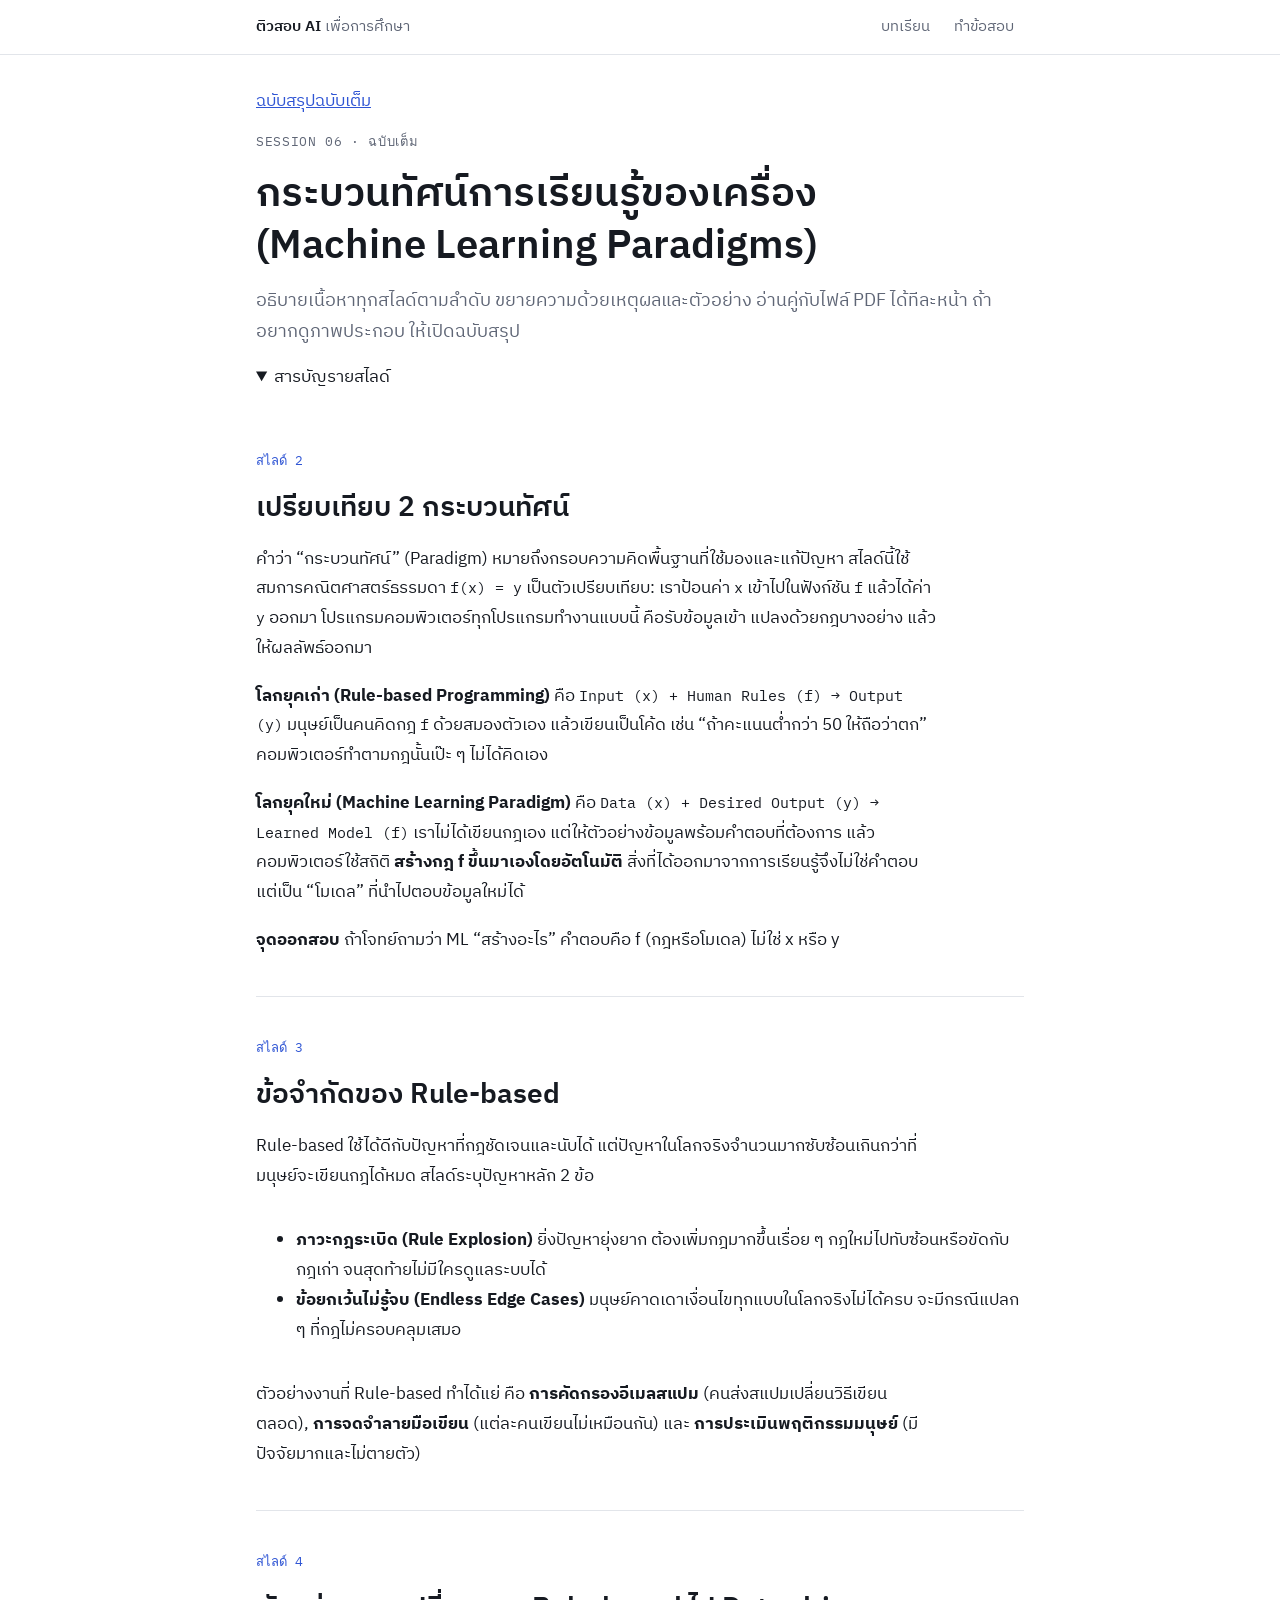
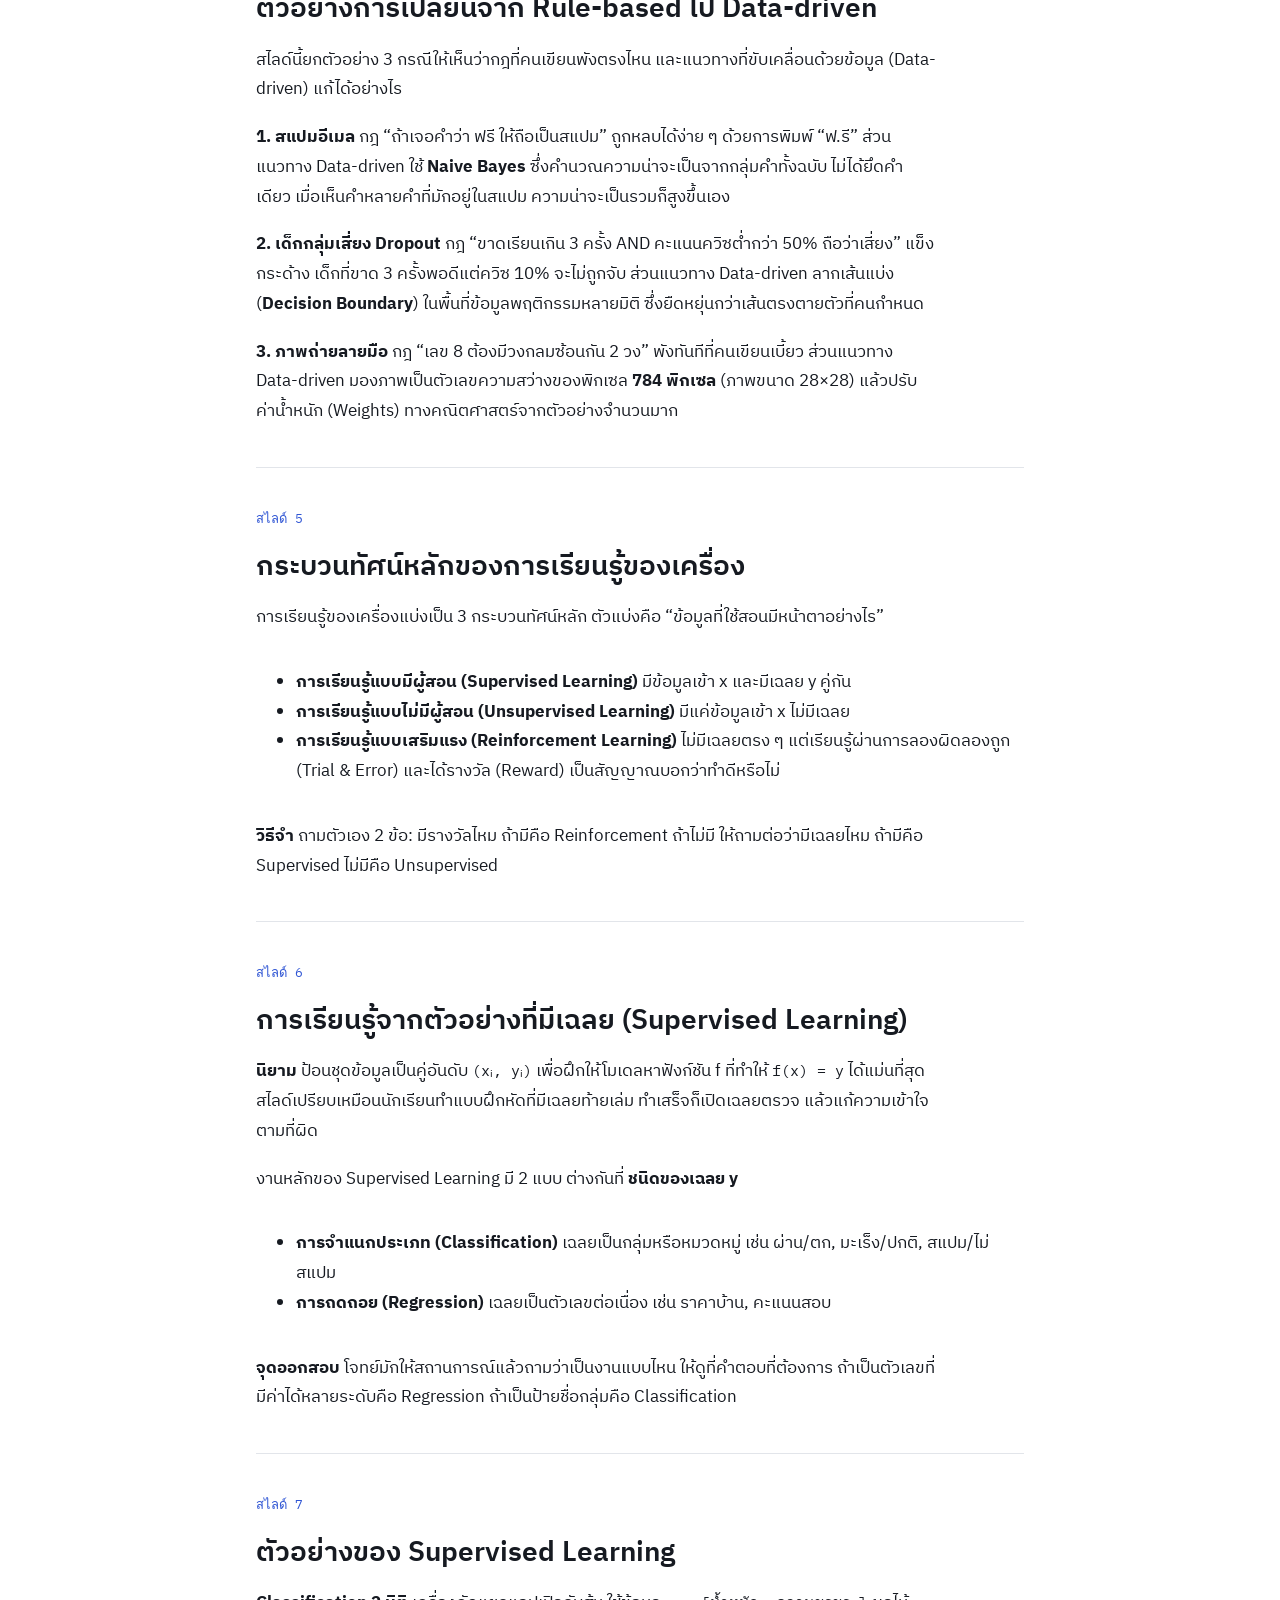
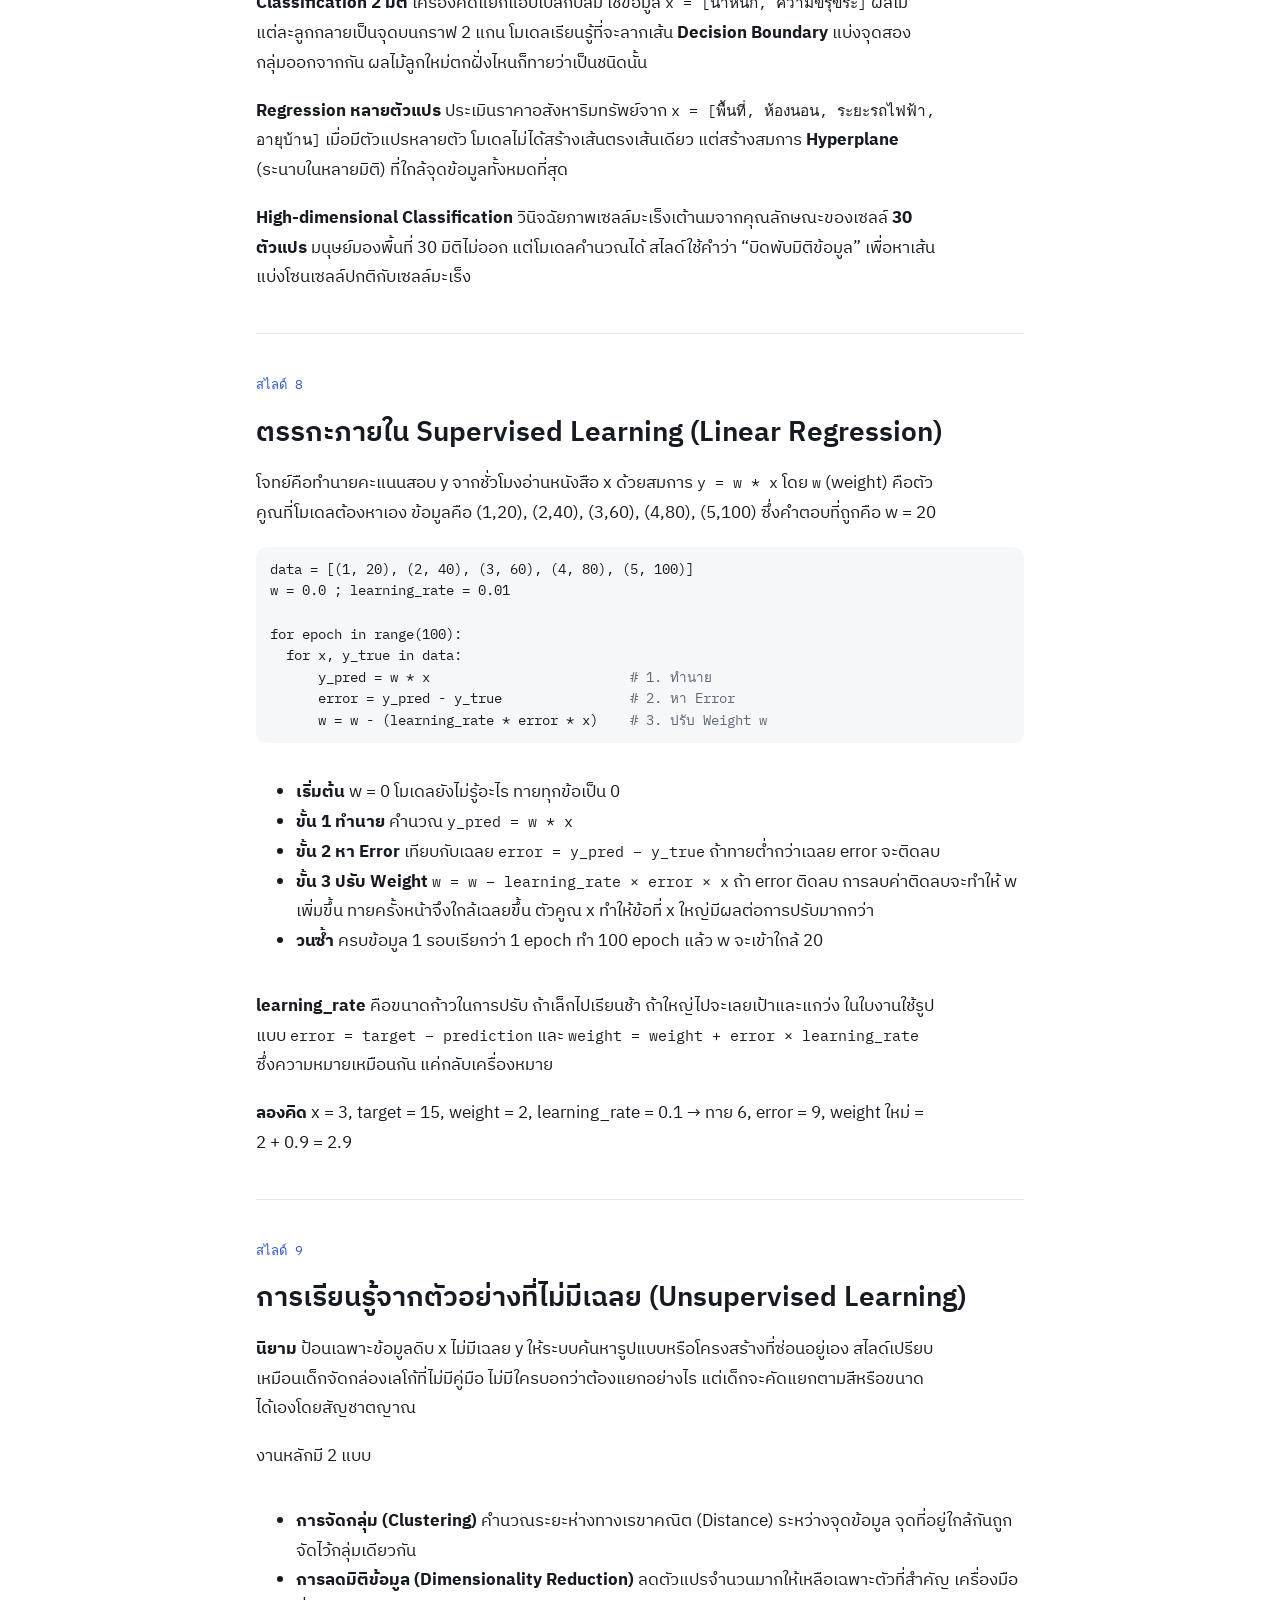
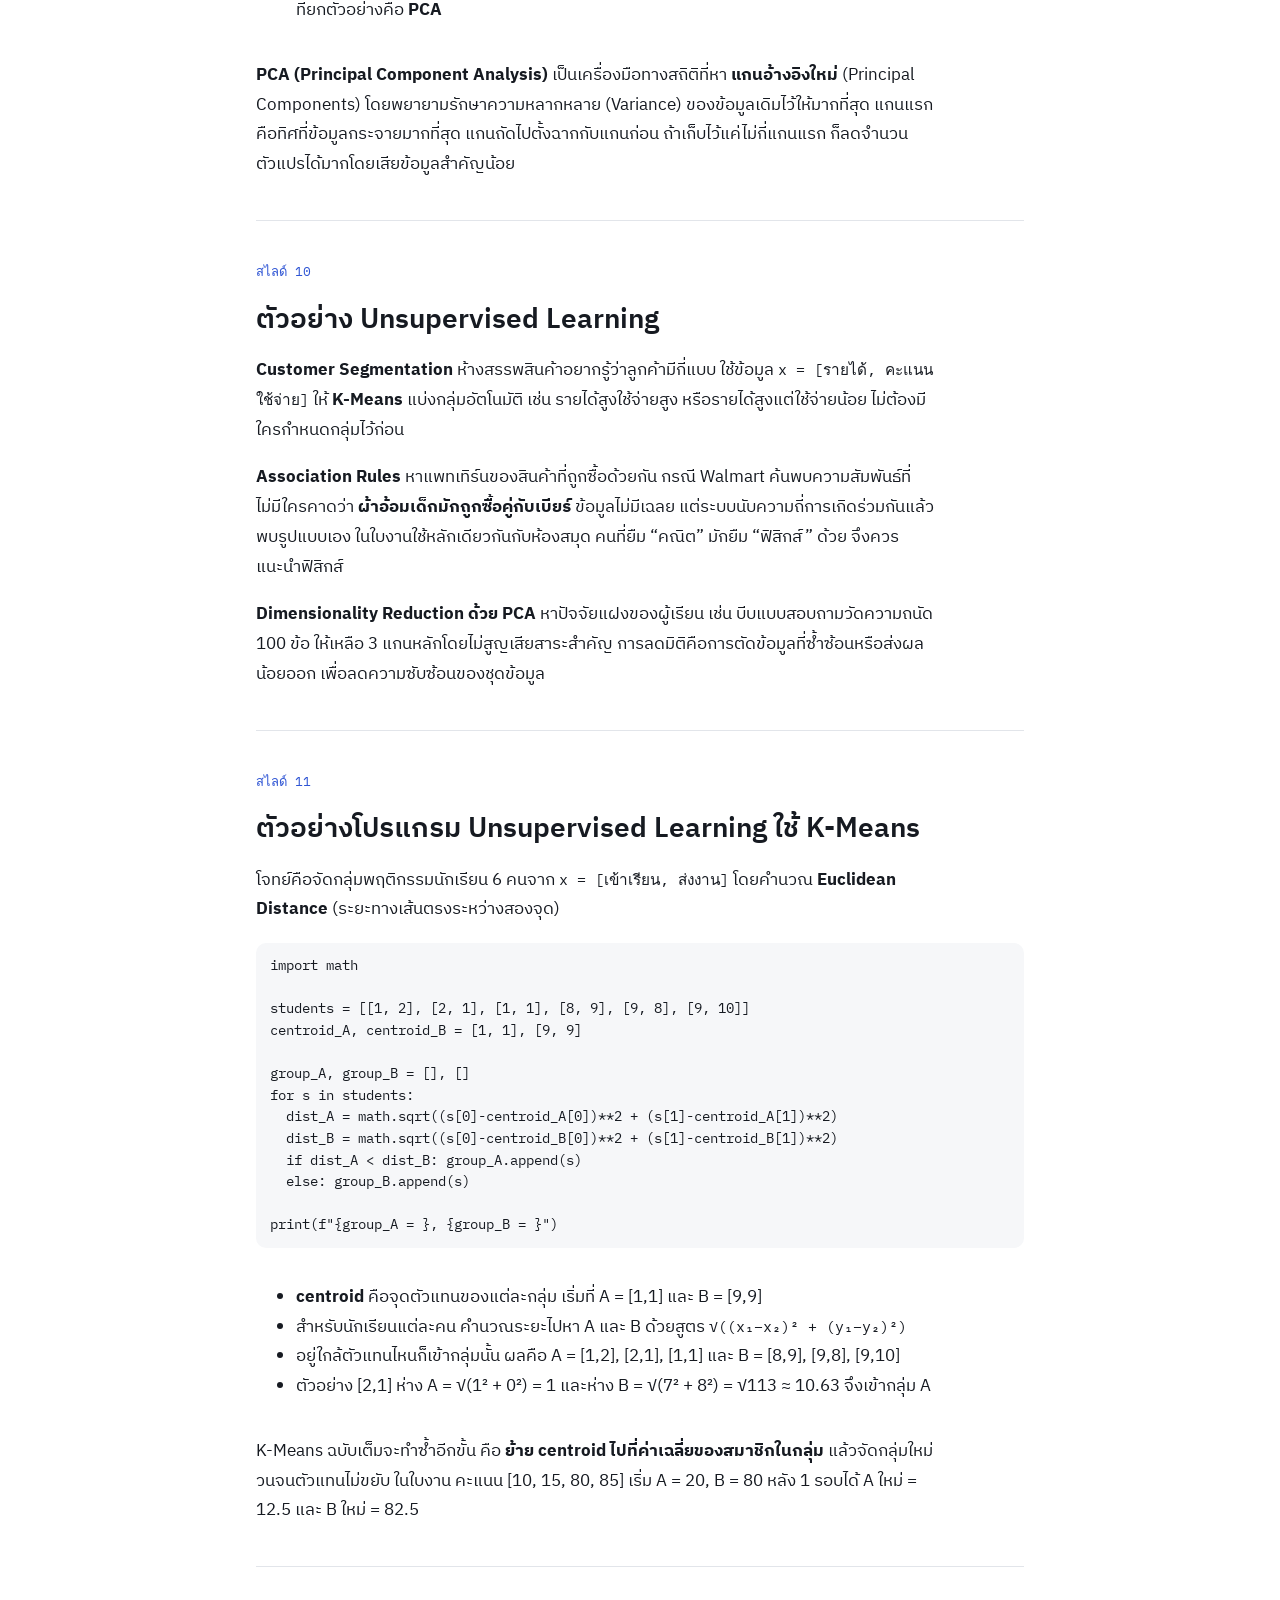
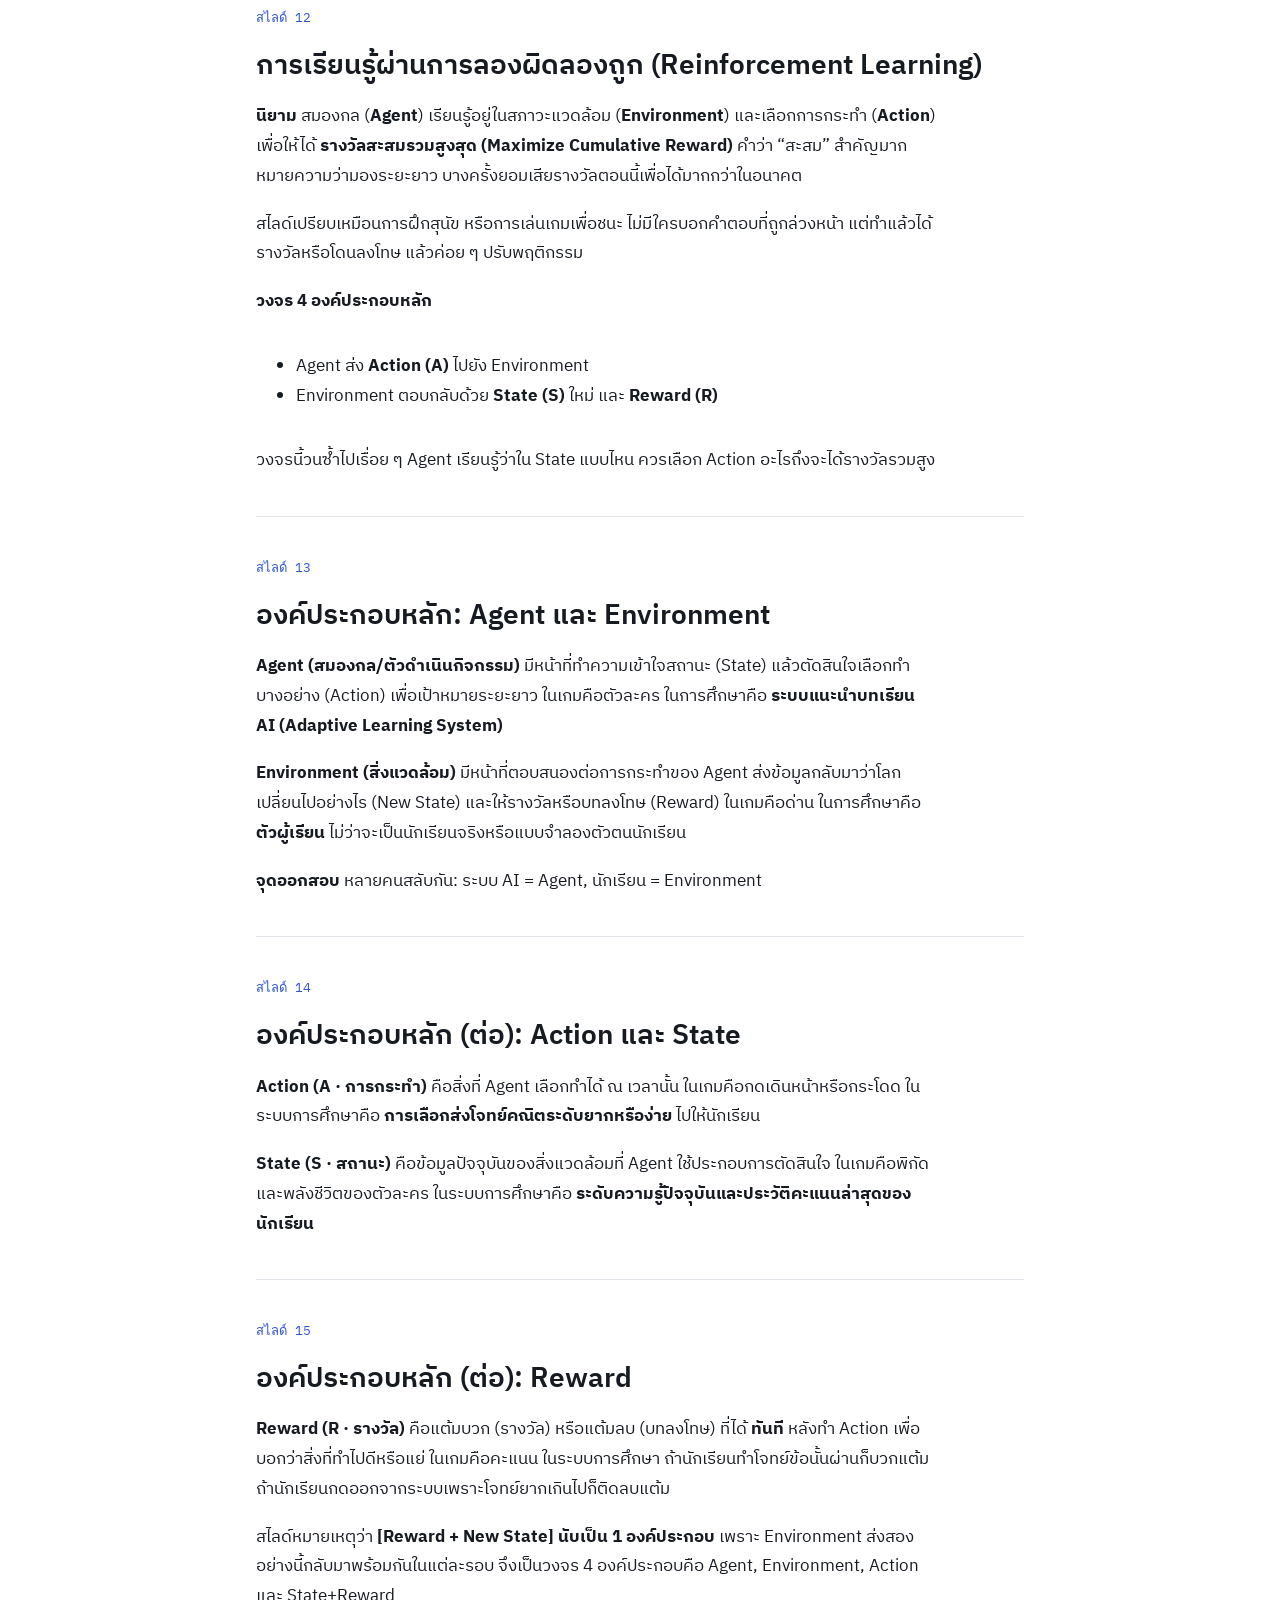
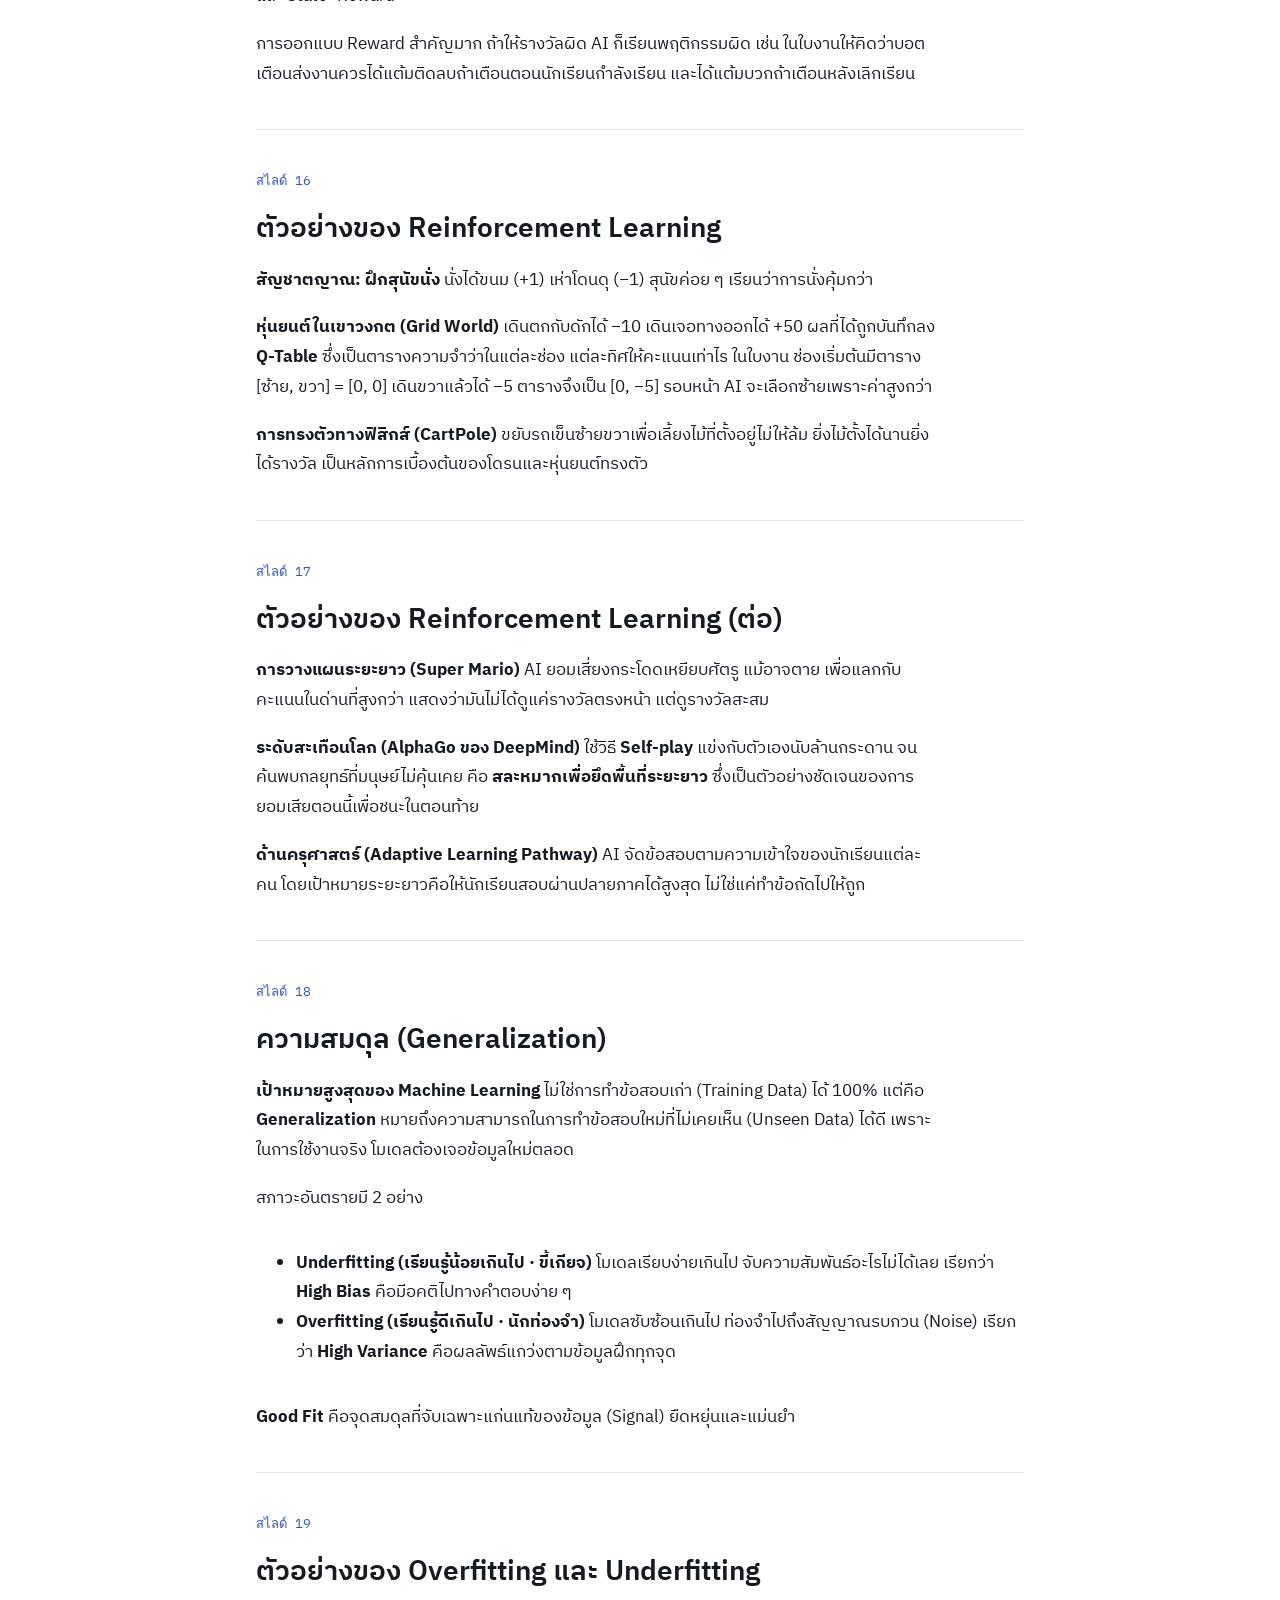
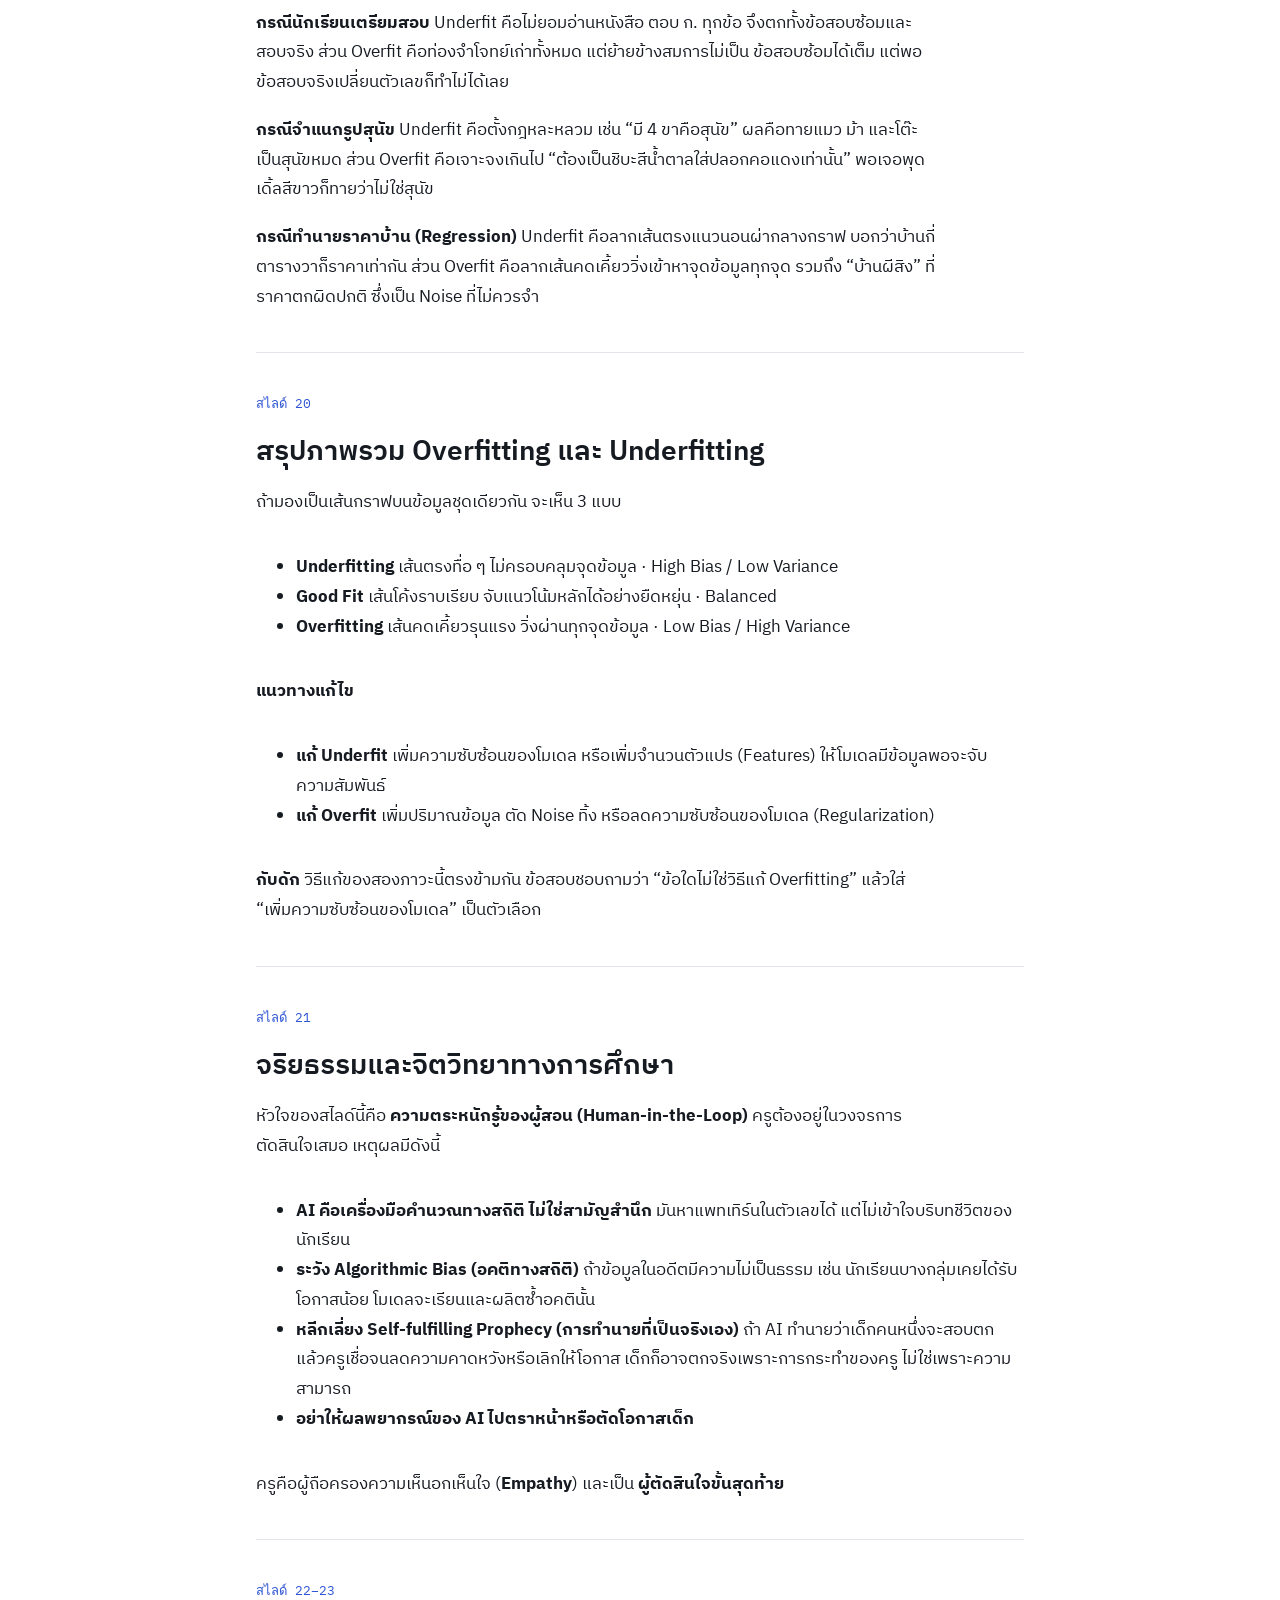
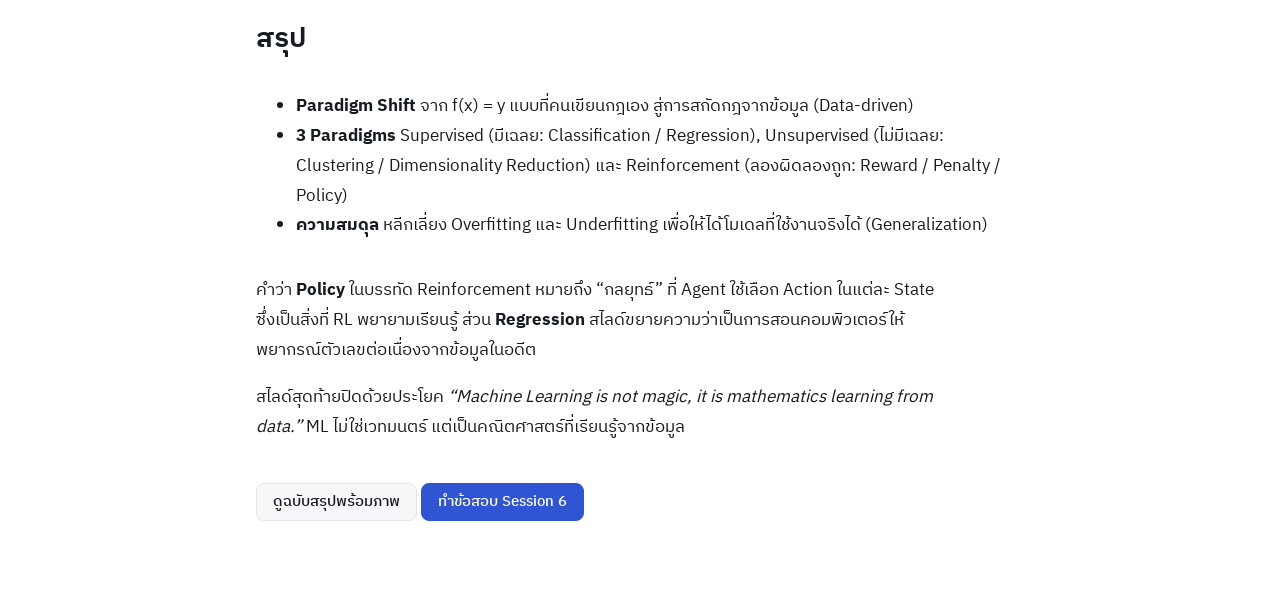
==== sessions/s06-full.html @ 6adc9dcb "Add Session 06 full lesson explained slide by slide" ====
<!doctype html>
<html lang="th">
<head>
<meta charset="utf-8">
<meta name="viewport" content="width=device-width, initial-scale=1, viewport-fit=cover">
<title>Session 06 ฉบับเต็ม · ML Paradigms</title>
<meta name="description" content="เนื้อหาฉบับเต็ม Session 6 กระบวนทัศน์การเรียนรู้ของเครื่อง อธิบายทีละสไลด์">
<link rel="preconnect" href="https://fonts.googleapis.com">
<link rel="preconnect" href="https://fonts.gstatic.com" crossorigin>
<link rel="stylesheet" href="https://fonts.googleapis.com/css2?family=IBM+Plex+Sans+Thai:wght@400;500;600&family=IBM+Plex+Mono:wght@400;500&display=swap">
<link rel="stylesheet" href="../assets/style.css">
</head>
<body>
<header class="topbar">
  <div class="topbar-inner">
    <a class="brand" href="../">ติวสอบ AI <span>เพื่อการศึกษา</span></a>
    <nav class="topnav" aria-label="เมนูหลัก">
      <a href="../">บทเรียน</a>
      <a href="../exam.html?s=06">ทำข้อสอบ</a>
    </nav>
  </div>
</header>

<main class="page">

<section class="hero">
  <nav class="seg" aria-label="รูปแบบเนื้อหา"><a href="s06.html">ฉบับสรุป</a><a href="s06-full.html" aria-current="page">ฉบับเต็ม</a></nav>
  <div class="eyebrow">Session 06 · ฉบับเต็ม</div>
  <h1>กระบวนทัศน์การเรียนรู้ของเครื่อง (Machine Learning Paradigms)</h1>
  <p class="lede">อธิบายเนื้อหาทุกสไลด์ตามลำดับ ขยายความด้วยเหตุผลและตัวอย่าง อ่านคู่กับไฟล์ PDF ได้ทีละหน้า ถ้าอยากดูภาพประกอบ ให้เปิดฉบับสรุป</p>
  <details class="lesson-toc" open><summary>สารบัญรายสไลด์</summary><ol id="lessonToc"></ol></details>
</section>

<section class="note slide" id="s2" data-n="2">
  <div class="sec-tag">สไลด์ 2</div>
  <h2>เปรียบเทียบ 2 กระบวนทัศน์</h2>
  <p>คำว่า “กระบวนทัศน์” (Paradigm) หมายถึงกรอบความคิดพื้นฐานที่ใช้มองและแก้ปัญหา สไลด์นี้ใช้สมการคณิตศาสตร์ธรรมดา <code>f(x) = y</code> เป็นตัวเปรียบเทียบ: เราป้อนค่า <code>x</code> เข้าไปในฟังก์ชัน <code>f</code> แล้วได้ค่า <code>y</code> ออกมา โปรแกรมคอมพิวเตอร์ทุกโปรแกรมทำงานแบบนี้ คือรับข้อมูลเข้า แปลงด้วยกฎบางอย่าง แล้วให้ผลลัพธ์ออกมา</p>
  <p><b>โลกยุคเก่า (Rule-based Programming)</b> คือ <code>Input (x) + Human Rules (f) → Output (y)</code> มนุษย์เป็นคนคิดกฎ <code>f</code> ด้วยสมองตัวเอง แล้วเขียนเป็นโค้ด เช่น “ถ้าคะแนนต่ำกว่า 50 ให้ถือว่าตก” คอมพิวเตอร์ทำตามกฎนั้นเป๊ะ ๆ ไม่ได้คิดเอง</p>
  <p><b>โลกยุคใหม่ (Machine Learning Paradigm)</b> คือ <code>Data (x) + Desired Output (y) → Learned Model (f)</code> เราไม่ได้เขียนกฎเอง แต่ให้ตัวอย่างข้อมูลพร้อมคำตอบที่ต้องการ แล้วคอมพิวเตอร์ใช้สถิติ <b>สร้างกฎ f ขึ้นมาเองโดยอัตโนมัติ</b> สิ่งที่ได้ออกมาจากการเรียนรู้จึงไม่ใช่คำตอบ แต่เป็น “โมเดล” ที่นำไปตอบข้อมูลใหม่ได้</p>
  <p class="exam"><b>จุดออกสอบ</b> ถ้าโจทย์ถามว่า ML “สร้างอะไร” คำตอบคือ f (กฎหรือโมเดล) ไม่ใช่ x หรือ y</p>
</section>

<section class="note slide" id="s3" data-n="3">
  <div class="sec-tag">สไลด์ 3</div>
  <h2>ข้อจำกัดของ Rule-based</h2>
  <p>Rule-based ใช้ได้ดีกับปัญหาที่กฎชัดเจนและนับได้ แต่ปัญหาในโลกจริงจำนวนมากซับซ้อนเกินกว่าที่มนุษย์จะเขียนกฎได้หมด สไลด์ระบุปัญหาหลัก 2 ข้อ</p>
  <ul>
    <li><b>ภาวะกฎระเบิด (Rule Explosion)</b> ยิ่งปัญหายุ่งยาก ต้องเพิ่มกฎมากขึ้นเรื่อย ๆ กฎใหม่ไปทับซ้อนหรือขัดกับกฎเก่า จนสุดท้ายไม่มีใครดูแลระบบได้</li>
    <li><b>ข้อยกเว้นไม่รู้จบ (Endless Edge Cases)</b> มนุษย์คาดเดาเงื่อนไขทุกแบบในโลกจริงไม่ได้ครบ จะมีกรณีแปลก ๆ ที่กฎไม่ครอบคลุมเสมอ</li>
  </ul>
  <p>ตัวอย่างงานที่ Rule-based ทำได้แย่ คือ <b>การคัดกรองอีเมลสแปม</b> (คนส่งสแปมเปลี่ยนวิธีเขียนตลอด), <b>การจดจำลายมือเขียน</b> (แต่ละคนเขียนไม่เหมือนกัน) และ <b>การประเมินพฤติกรรมมนุษย์</b> (มีปัจจัยมากและไม่ตายตัว)</p>
</section>

<section class="note slide" id="s4" data-n="4">
  <div class="sec-tag">สไลด์ 4</div>
  <h2>ตัวอย่างการเปลี่ยนจาก Rule-based ไป Data-driven</h2>
  <p>สไลด์นี้ยกตัวอย่าง 3 กรณีให้เห็นว่ากฎที่คนเขียนพังตรงไหน และแนวทางที่ขับเคลื่อนด้วยข้อมูล (Data-driven) แก้ได้อย่างไร</p>
  <p><b>1. สแปมอีเมล</b> กฎ “ถ้าเจอคำว่า ฟรี ให้ถือเป็นสแปม” ถูกหลบได้ง่าย ๆ ด้วยการพิมพ์ “ฟ.รี” ส่วนแนวทาง Data-driven ใช้ <b>Naive Bayes</b> ซึ่งคำนวณความน่าจะเป็นจากกลุ่มคำทั้งฉบับ ไม่ได้ยึดคำเดียว เมื่อเห็นคำหลายคำที่มักอยู่ในสแปม ความน่าจะเป็นรวมก็สูงขึ้นเอง</p>
  <p><b>2. เด็กกลุ่มเสี่ยง Dropout</b> กฎ “ขาดเรียนเกิน 3 ครั้ง AND คะแนนควิซต่ำกว่า 50% ถือว่าเสี่ยง” แข็งกระด้าง เด็กที่ขาด 3 ครั้งพอดีแต่ควิซ 10% จะไม่ถูกจับ ส่วนแนวทาง Data-driven ลากเส้นแบ่ง (<b>Decision Boundary</b>) ในพื้นที่ข้อมูลพฤติกรรมหลายมิติ ซึ่งยืดหยุ่นกว่าเส้นตรงตายตัวที่คนกำหนด</p>
  <p><b>3. ภาพถ่ายลายมือ</b> กฎ “เลข 8 ต้องมีวงกลมซ้อนกัน 2 วง” พังทันทีที่คนเขียนเบี้ยว ส่วนแนวทาง Data-driven มองภาพเป็นตัวเลขความสว่างของพิกเซล <b>784 พิกเซล</b> (ภาพขนาด 28×28) แล้วปรับค่าน้ำหนัก (Weights) ทางคณิตศาสตร์จากตัวอย่างจำนวนมาก</p>
</section>

<section class="note slide" id="s5" data-n="5">
  <div class="sec-tag">สไลด์ 5</div>
  <h2>กระบวนทัศน์หลักของการเรียนรู้ของเครื่อง</h2>
  <p>การเรียนรู้ของเครื่องแบ่งเป็น 3 กระบวนทัศน์หลัก ตัวแบ่งคือ “ข้อมูลที่ใช้สอนมีหน้าตาอย่างไร”</p>
  <ul>
    <li><b>การเรียนรู้แบบมีผู้สอน (Supervised Learning)</b> มีข้อมูลเข้า x และมีเฉลย y คู่กัน</li>
    <li><b>การเรียนรู้แบบไม่มีผู้สอน (Unsupervised Learning)</b> มีแค่ข้อมูลเข้า x ไม่มีเฉลย</li>
    <li><b>การเรียนรู้แบบเสริมแรง (Reinforcement Learning)</b> ไม่มีเฉลยตรง ๆ แต่เรียนรู้ผ่านการลองผิดลองถูก (Trial &amp; Error) และได้รางวัล (Reward) เป็นสัญญาณบอกว่าทำดีหรือไม่</li>
  </ul>
  <p class="exam"><b>วิธีจำ</b> ถามตัวเอง 2 ข้อ: มีรางวัลไหม ถ้ามีคือ Reinforcement ถ้าไม่มี ให้ถามต่อว่ามีเฉลยไหม ถ้ามีคือ Supervised ไม่มีคือ Unsupervised</p>
</section>

<section class="note slide" id="s6" data-n="6">
  <div class="sec-tag">สไลด์ 6</div>
  <h2>การเรียนรู้จากตัวอย่างที่มีเฉลย (Supervised Learning)</h2>
  <p><b>นิยาม</b> ป้อนชุดข้อมูลเป็นคู่อันดับ <code>(xᵢ, yᵢ)</code> เพื่อฝึกให้โมเดลหาฟังก์ชัน f ที่ทำให้ <code>f(x) = y</code> ได้แม่นที่สุด สไลด์เปรียบเหมือนนักเรียนทำแบบฝึกหัดที่มีเฉลยท้ายเล่ม ทำเสร็จก็เปิดเฉลยตรวจ แล้วแก้ความเข้าใจตามที่ผิด</p>
  <p>งานหลักของ Supervised Learning มี 2 แบบ ต่างกันที่ <b>ชนิดของเฉลย y</b></p>
  <ul>
    <li><b>การจำแนกประเภท (Classification)</b> เฉลยเป็นกลุ่มหรือหมวดหมู่ เช่น ผ่าน/ตก, มะเร็ง/ปกติ, สแปม/ไม่สแปม</li>
    <li><b>การถดถอย (Regression)</b> เฉลยเป็นตัวเลขต่อเนื่อง เช่น ราคาบ้าน, คะแนนสอบ</li>
  </ul>
  <p class="exam"><b>จุดออกสอบ</b> โจทย์มักให้สถานการณ์แล้วถามว่าเป็นงานแบบไหน ให้ดูที่คำตอบที่ต้องการ ถ้าเป็นตัวเลขที่มีค่าได้หลายระดับคือ Regression ถ้าเป็นป้ายชื่อกลุ่มคือ Classification</p>
</section>

<section class="note slide" id="s7" data-n="7">
  <div class="sec-tag">สไลด์ 7</div>
  <h2>ตัวอย่างของ Supervised Learning</h2>
  <p><b>Classification 2 มิติ</b> เครื่องคัดแยกแอปเปิลกับส้ม ใช้ข้อมูล <code>x = [น้ำหนัก, ความขรุขระ]</code> ผลไม้แต่ละลูกกลายเป็นจุดบนกราฟ 2 แกน โมเดลเรียนรู้ที่จะลากเส้น <b>Decision Boundary</b> แบ่งจุดสองกลุ่มออกจากกัน ผลไม้ลูกใหม่ตกฝั่งไหนก็ทายว่าเป็นชนิดนั้น</p>
  <p><b>Regression หลายตัวแปร</b> ประเมินราคาอสังหาริมทรัพย์จาก <code>x = [พื้นที่, ห้องนอน, ระยะรถไฟฟ้า, อายุบ้าน]</code> เมื่อมีตัวแปรหลายตัว โมเดลไม่ได้สร้างเส้นตรงเส้นเดียว แต่สร้างสมการ <b>Hyperplane</b> (ระนาบในหลายมิติ) ที่ใกล้จุดข้อมูลทั้งหมดที่สุด</p>
  <p><b>High-dimensional Classification</b> วินิจฉัยภาพเซลล์มะเร็งเต้านมจากคุณลักษณะของเซลล์ <b>30 ตัวแปร</b> มนุษย์มองพื้นที่ 30 มิติไม่ออก แต่โมเดลคำนวณได้ สไลด์ใช้คำว่า “บิดพับมิติข้อมูล” เพื่อหาเส้นแบ่งโซนเซลล์ปกติกับเซลล์มะเร็ง</p>
</section>

<section class="note slide" id="s8" data-n="8">
  <div class="sec-tag">สไลด์ 8</div>
  <h2>ตรรกะภายใน Supervised Learning (Linear Regression)</h2>
  <p>โจทย์คือทำนายคะแนนสอบ y จากชั่วโมงอ่านหนังสือ x ด้วยสมการ <code>y = w * x</code> โดย <code>w</code> (weight) คือตัวคูณที่โมเดลต้องหาเอง ข้อมูลคือ (1,20), (2,40), (3,60), (4,80), (5,100) ซึ่งคำตอบที่ถูกคือ w = 20</p>
<pre class="code">data = [(1, 20), (2, 40), (3, 60), (4, 80), (5, 100)]
w = 0.0 ; learning_rate = 0.01

for epoch in range(100):
  for x, y_true in data:
      y_pred = w * x                         <span class="c"># 1. ทำนาย</span>
      error = y_pred - y_true                <span class="c"># 2. หา Error</span>
      w = w - (learning_rate * error * x)    <span class="c"># 3. ปรับ Weight w</span></pre>
  <ul>
    <li><b>เริ่มต้น</b> w = 0 โมเดลยังไม่รู้อะไร ทายทุกข้อเป็น 0</li>
    <li><b>ขั้น 1 ทำนาย</b> คำนวณ <code>y_pred = w * x</code></li>
    <li><b>ขั้น 2 หา Error</b> เทียบกับเฉลย <code>error = y_pred − y_true</code> ถ้าทายต่ำกว่าเฉลย error จะติดลบ</li>
    <li><b>ขั้น 3 ปรับ Weight</b> <code>w = w − learning_rate × error × x</code> ถ้า error ติดลบ การลบค่าติดลบจะทำให้ w เพิ่มขึ้น ทายครั้งหน้าจึงใกล้เฉลยขึ้น ตัวคูณ x ทำให้ข้อที่ x ใหญ่มีผลต่อการปรับมากกว่า</li>
    <li><b>วนซ้ำ</b> ครบข้อมูล 1 รอบเรียกว่า 1 epoch ทำ 100 epoch แล้ว w จะเข้าใกล้ 20</li>
  </ul>
  <p><b>learning_rate</b> คือขนาดก้าวในการปรับ ถ้าเล็กไปเรียนช้า ถ้าใหญ่ไปจะเลยเป้าและแกว่ง ในใบงานใช้รูปแบบ <code>error = target − prediction</code> และ <code>weight = weight + error × learning_rate</code> ซึ่งความหมายเหมือนกัน แค่กลับเครื่องหมาย</p>
  <p class="exam"><b>ลองคิด</b> x = 3, target = 15, weight = 2, learning_rate = 0.1 → ทาย 6, error = 9, weight ใหม่ = 2 + 0.9 = 2.9</p>
</section>

<section class="note slide" id="s9" data-n="9">
  <div class="sec-tag">สไลด์ 9</div>
  <h2>การเรียนรู้จากตัวอย่างที่ไม่มีเฉลย (Unsupervised Learning)</h2>
  <p><b>นิยาม</b> ป้อนเฉพาะข้อมูลดิบ x ไม่มีเฉลย y ให้ระบบค้นหารูปแบบหรือโครงสร้างที่ซ่อนอยู่เอง สไลด์เปรียบเหมือนเด็กจัดกล่องเลโก้ที่ไม่มีคู่มือ ไม่มีใครบอกว่าต้องแยกอย่างไร แต่เด็กจะคัดแยกตามสีหรือขนาดได้เองโดยสัญชาตญาณ</p>
  <p>งานหลักมี 2 แบบ</p>
  <ul>
    <li><b>การจัดกลุ่ม (Clustering)</b> คำนวณระยะห่างทางเรขาคณิต (Distance) ระหว่างจุดข้อมูล จุดที่อยู่ใกล้กันถูกจัดไว้กลุ่มเดียวกัน</li>
    <li><b>การลดมิติข้อมูล (Dimensionality Reduction)</b> ลดตัวแปรจำนวนมากให้เหลือเฉพาะตัวที่สำคัญ เครื่องมือที่ยกตัวอย่างคือ <b>PCA</b></li>
  </ul>
  <p><b>PCA (Principal Component Analysis)</b> เป็นเครื่องมือทางสถิติที่หา <b>แกนอ้างอิงใหม่</b> (Principal Components) โดยพยายามรักษาความหลากหลาย (Variance) ของข้อมูลเดิมไว้ให้มากที่สุด แกนแรกคือทิศที่ข้อมูลกระจายมากที่สุด แกนถัดไปตั้งฉากกับแกนก่อน ถ้าเก็บไว้แค่ไม่กี่แกนแรก ก็ลดจำนวนตัวแปรได้มากโดยเสียข้อมูลสำคัญน้อย</p>
</section>

<section class="note slide" id="s10" data-n="10">
  <div class="sec-tag">สไลด์ 10</div>
  <h2>ตัวอย่าง Unsupervised Learning</h2>
  <p><b>Customer Segmentation</b> ห้างสรรพสินค้าอยากรู้ว่าลูกค้ามีกี่แบบ ใช้ข้อมูล <code>x = [รายได้, คะแนนใช้จ่าย]</code> ให้ <b>K-Means</b> แบ่งกลุ่มอัตโนมัติ เช่น รายได้สูงใช้จ่ายสูง หรือรายได้สูงแต่ใช้จ่ายน้อย ไม่ต้องมีใครกำหนดกลุ่มไว้ก่อน</p>
  <p><b>Association Rules</b> หาแพทเทิร์นของสินค้าที่ถูกซื้อด้วยกัน กรณี Walmart ค้นพบความสัมพันธ์ที่ไม่มีใครคาดว่า <b>ผ้าอ้อมเด็กมักถูกซื้อคู่กับเบียร์</b> ข้อมูลไม่มีเฉลย แต่ระบบนับความถี่การเกิดร่วมกันแล้วพบรูปแบบเอง ในใบงานใช้หลักเดียวกันกับห้องสมุด คนที่ยืม “คณิต” มักยืม “ฟิสิกส์” ด้วย จึงควรแนะนำฟิสิกส์</p>
  <p><b>Dimensionality Reduction ด้วย PCA</b> หาปัจจัยแฝงของผู้เรียน เช่น บีบแบบสอบถามวัดความถนัด 100 ข้อ ให้เหลือ 3 แกนหลักโดยไม่สูญเสียสาระสำคัญ การลดมิติคือการตัดข้อมูลที่ซ้ำซ้อนหรือส่งผลน้อยออก เพื่อลดความซับซ้อนของชุดข้อมูล</p>
</section>

<section class="note slide" id="s11" data-n="11">
  <div class="sec-tag">สไลด์ 11</div>
  <h2>ตัวอย่างโปรแกรม Unsupervised Learning ใช้ K-Means</h2>
  <p>โจทย์คือจัดกลุ่มพฤติกรรมนักเรียน 6 คนจาก <code>x = [เข้าเรียน, ส่งงาน]</code> โดยคำนวณ <b>Euclidean Distance</b> (ระยะทางเส้นตรงระหว่างสองจุด)</p>
<pre class="code">import math

students = [[1, 2], [2, 1], [1, 1], [8, 9], [9, 8], [9, 10]]
centroid_A, centroid_B = [1, 1], [9, 9]

group_A, group_B = [], []
for s in students:
  dist_A = math.sqrt((s[0]-centroid_A[0])**2 + (s[1]-centroid_A[1])**2)
  dist_B = math.sqrt((s[0]-centroid_B[0])**2 + (s[1]-centroid_B[1])**2)
  if dist_A &lt; dist_B: group_A.append(s)
  else: group_B.append(s)

print(f"{group_A = }, {group_B = }")</pre>
  <ul>
    <li><b>centroid</b> คือจุดตัวแทนของแต่ละกลุ่ม เริ่มที่ A = [1,1] และ B = [9,9]</li>
    <li>สำหรับนักเรียนแต่ละคน คำนวณระยะไปหา A และ B ด้วยสูตร <code>√((x₁−x₂)² + (y₁−y₂)²)</code></li>
    <li>อยู่ใกล้ตัวแทนไหนก็เข้ากลุ่มนั้น ผลคือ A = [1,2], [2,1], [1,1] และ B = [8,9], [9,8], [9,10]</li>
    <li>ตัวอย่าง [2,1] ห่าง A = √(1² + 0²) = 1 และห่าง B = √(7² + 8²) = √113 ≈ 10.63 จึงเข้ากลุ่ม A</li>
  </ul>
  <p>K-Means ฉบับเต็มจะทำซ้ำอีกขั้น คือ <b>ย้าย centroid ไปที่ค่าเฉลี่ยของสมาชิกในกลุ่ม</b> แล้วจัดกลุ่มใหม่ วนจนตัวแทนไม่ขยับ ในใบงาน คะแนน [10, 15, 80, 85] เริ่ม A = 20, B = 80 หลัง 1 รอบได้ A ใหม่ = 12.5 และ B ใหม่ = 82.5</p>
</section>

<section class="note slide" id="s12" data-n="12">
  <div class="sec-tag">สไลด์ 12</div>
  <h2>การเรียนรู้ผ่านการลองผิดลองถูก (Reinforcement Learning)</h2>
  <p><b>นิยาม</b> สมองกล (<b>Agent</b>) เรียนรู้อยู่ในสภาวะแวดล้อม (<b>Environment</b>) และเลือกการกระทำ (<b>Action</b>) เพื่อให้ได้ <b>รางวัลสะสมรวมสูงสุด (Maximize Cumulative Reward)</b> คำว่า “สะสม” สำคัญมาก หมายความว่ามองระยะยาว บางครั้งยอมเสียรางวัลตอนนี้เพื่อได้มากกว่าในอนาคต</p>
  <p>สไลด์เปรียบเหมือนการฝึกสุนัข หรือการเล่นเกมเพื่อชนะ ไม่มีใครบอกคำตอบที่ถูกล่วงหน้า แต่ทำแล้วได้รางวัลหรือโดนลงโทษ แล้วค่อย ๆ ปรับพฤติกรรม</p>
  <p><b>วงจร 4 องค์ประกอบหลัก</b></p>
  <ul>
    <li>Agent ส่ง <b>Action (A)</b> ไปยัง Environment</li>
    <li>Environment ตอบกลับด้วย <b>State (S)</b> ใหม่ และ <b>Reward (R)</b></li>
  </ul>
  <p>วงจรนี้วนซ้ำไปเรื่อย ๆ Agent เรียนรู้ว่าใน State แบบไหน ควรเลือก Action อะไรถึงจะได้รางวัลรวมสูง</p>
</section>

<section class="note slide" id="s13" data-n="13">
  <div class="sec-tag">สไลด์ 13</div>
  <h2>องค์ประกอบหลัก: Agent และ Environment</h2>
  <p><b>Agent (สมองกล/ตัวดำเนินกิจกรรม)</b> มีหน้าที่ทำความเข้าใจสถานะ (State) แล้วตัดสินใจเลือกทำบางอย่าง (Action) เพื่อเป้าหมายระยะยาว ในเกมคือตัวละคร ในการศึกษาคือ <b>ระบบแนะนำบทเรียน AI (Adaptive Learning System)</b></p>
  <p><b>Environment (สิ่งแวดล้อม)</b> มีหน้าที่ตอบสนองต่อการกระทำของ Agent ส่งข้อมูลกลับมาว่าโลกเปลี่ยนไปอย่างไร (New State) และให้รางวัลหรือบทลงโทษ (Reward) ในเกมคือด่าน ในการศึกษาคือ <b>ตัวผู้เรียน</b> ไม่ว่าจะเป็นนักเรียนจริงหรือแบบจำลองตัวตนนักเรียน</p>
  <p class="exam"><b>จุดออกสอบ</b> หลายคนสลับกัน: ระบบ AI = Agent, นักเรียน = Environment</p>
</section>

<section class="note slide" id="s14" data-n="14">
  <div class="sec-tag">สไลด์ 14</div>
  <h2>องค์ประกอบหลัก (ต่อ): Action และ State</h2>
  <p><b>Action (A · การกระทำ)</b> คือสิ่งที่ Agent เลือกทำได้ ณ เวลานั้น ในเกมคือกดเดินหน้าหรือกระโดด ในระบบการศึกษาคือ <b>การเลือกส่งโจทย์คณิตระดับยากหรือง่าย</b> ไปให้นักเรียน</p>
  <p><b>State (S · สถานะ)</b> คือข้อมูลปัจจุบันของสิ่งแวดล้อมที่ Agent ใช้ประกอบการตัดสินใจ ในเกมคือพิกัดและพลังชีวิตของตัวละคร ในระบบการศึกษาคือ <b>ระดับความรู้ปัจจุบันและประวัติคะแนนล่าสุดของนักเรียน</b></p>
</section>

<section class="note slide" id="s15" data-n="15">
  <div class="sec-tag">สไลด์ 15</div>
  <h2>องค์ประกอบหลัก (ต่อ): Reward</h2>
  <p><b>Reward (R · รางวัล)</b> คือแต้มบวก (รางวัล) หรือแต้มลบ (บทลงโทษ) ที่ได้ <b>ทันที</b> หลังทำ Action เพื่อบอกว่าสิ่งที่ทำไปดีหรือแย่ ในเกมคือคะแนน ในระบบการศึกษา ถ้านักเรียนทำโจทย์ข้อนั้นผ่านก็บวกแต้ม ถ้านักเรียนกดออกจากระบบเพราะโจทย์ยากเกินไปก็ติดลบแต้ม</p>
  <p>สไลด์หมายเหตุว่า <b>[Reward + New State] นับเป็น 1 องค์ประกอบ</b> เพราะ Environment ส่งสองอย่างนี้กลับมาพร้อมกันในแต่ละรอบ จึงเป็นวงจร 4 องค์ประกอบคือ Agent, Environment, Action และ State+Reward</p>
  <p>การออกแบบ Reward สำคัญมาก ถ้าให้รางวัลผิด AI ก็เรียนพฤติกรรมผิด เช่น ในใบงานให้คิดว่าบอตเตือนส่งงานควรได้แต้มติดลบถ้าเตือนตอนนักเรียนกำลังเรียน และได้แต้มบวกถ้าเตือนหลังเลิกเรียน</p>
</section>

<section class="note slide" id="s16" data-n="16">
  <div class="sec-tag">สไลด์ 16</div>
  <h2>ตัวอย่างของ Reinforcement Learning</h2>
  <p><b>สัญชาตญาณ: ฝึกสุนัขนั่ง</b> นั่งได้ขนม (+1) เห่าโดนดุ (−1) สุนัขค่อย ๆ เรียนว่าการนั่งคุ้มกว่า</p>
  <p><b>หุ่นยนต์ในเขาวงกต (Grid World)</b> เดินตกกับดักได้ −10 เดินเจอทางออกได้ +50 ผลที่ได้ถูกบันทึกลง <b>Q-Table</b> ซึ่งเป็นตารางความจำว่าในแต่ละช่อง แต่ละทิศให้คะแนนเท่าไร ในใบงาน ช่องเริ่มต้นมีตาราง [ซ้าย, ขวา] = [0, 0] เดินขวาแล้วได้ −5 ตารางจึงเป็น [0, −5] รอบหน้า AI จะเลือกซ้ายเพราะค่าสูงกว่า</p>
  <p><b>การทรงตัวทางฟิสิกส์ (CartPole)</b> ขยับรถเข็นซ้ายขวาเพื่อเลี้ยงไม้ที่ตั้งอยู่ไม่ให้ล้ม ยิ่งไม้ตั้งได้นานยิ่งได้รางวัล เป็นหลักการเบื้องต้นของโดรนและหุ่นยนต์ทรงตัว</p>
</section>

<section class="note slide" id="s17" data-n="17">
  <div class="sec-tag">สไลด์ 17</div>
  <h2>ตัวอย่างของ Reinforcement Learning (ต่อ)</h2>
  <p><b>การวางแผนระยะยาว (Super Mario)</b> AI ยอมเสี่ยงกระโดดเหยียบศัตรู แม้อาจตาย เพื่อแลกกับคะแนนในด่านที่สูงกว่า แสดงว่ามันไม่ได้ดูแค่รางวัลตรงหน้า แต่ดูรางวัลสะสม</p>
  <p><b>ระดับสะเทือนโลก (AlphaGo ของ DeepMind)</b> ใช้วิธี <b>Self-play</b> แข่งกับตัวเองนับล้านกระดาน จนค้นพบกลยุทธ์ที่มนุษย์ไม่คุ้นเคย คือ <b>สละหมากเพื่อยึดพื้นที่ระยะยาว</b> ซึ่งเป็นตัวอย่างชัดเจนของการยอมเสียตอนนี้เพื่อชนะในตอนท้าย</p>
  <p><b>ด้านครุศาสตร์ (Adaptive Learning Pathway)</b> AI จัดข้อสอบตามความเข้าใจของนักเรียนแต่ละคน โดยเป้าหมายระยะยาวคือให้นักเรียนสอบผ่านปลายภาคได้สูงสุด ไม่ใช่แค่ทำข้อถัดไปให้ถูก</p>
</section>

<section class="note slide" id="s18" data-n="18">
  <div class="sec-tag">สไลด์ 18</div>
  <h2>ความสมดุล (Generalization)</h2>
  <p><b>เป้าหมายสูงสุดของ Machine Learning</b> ไม่ใช่การทำข้อสอบเก่า (Training Data) ได้ 100% แต่คือ <b>Generalization</b> หมายถึงความสามารถในการทำข้อสอบใหม่ที่ไม่เคยเห็น (Unseen Data) ได้ดี เพราะในการใช้งานจริง โมเดลต้องเจอข้อมูลใหม่ตลอด</p>
  <p>สภาวะอันตรายมี 2 อย่าง</p>
  <ul>
    <li><b>Underfitting (เรียนรู้น้อยเกินไป · ขี้เกียจ)</b> โมเดลเรียบง่ายเกินไป จับความสัมพันธ์อะไรไม่ได้เลย เรียกว่า <b>High Bias</b> คือมีอคติไปทางคำตอบง่าย ๆ</li>
    <li><b>Overfitting (เรียนรู้ดีเกินไป · นักท่องจำ)</b> โมเดลซับซ้อนเกินไป ท่องจำไปถึงสัญญาณรบกวน (Noise) เรียกว่า <b>High Variance</b> คือผลลัพธ์แกว่งตามข้อมูลฝึกทุกจุด</li>
  </ul>
  <p><b>Good Fit</b> คือจุดสมดุลที่จับเฉพาะแก่นแท้ของข้อมูล (Signal) ยืดหยุ่นและแม่นยำ</p>
</section>

<section class="note slide" id="s19" data-n="19">
  <div class="sec-tag">สไลด์ 19</div>
  <h2>ตัวอย่างของ Overfitting และ Underfitting</h2>
  <p><b>กรณีนักเรียนเตรียมสอบ</b> Underfit คือไม่ยอมอ่านหนังสือ ตอบ ก. ทุกข้อ จึงตกทั้งข้อสอบซ้อมและสอบจริง ส่วน Overfit คือท่องจำโจทย์เก่าทั้งหมด แต่ย้ายข้างสมการไม่เป็น ข้อสอบซ้อมได้เต็ม แต่พอข้อสอบจริงเปลี่ยนตัวเลขก็ทำไม่ได้เลย</p>
  <p><b>กรณีจำแนกรูปสุนัข</b> Underfit คือตั้งกฎหละหลวม เช่น “มี 4 ขาคือสุนัข” ผลคือทายแมว ม้า และโต๊ะเป็นสุนัขหมด ส่วน Overfit คือเจาะจงเกินไป “ต้องเป็นชิบะสีน้ำตาลใส่ปลอกคอแดงเท่านั้น” พอเจอพุดเดิ้ลสีขาวก็ทายว่าไม่ใช่สุนัข</p>
  <p><b>กรณีทำนายราคาบ้าน (Regression)</b> Underfit คือลากเส้นตรงแนวนอนผ่ากลางกราฟ บอกว่าบ้านกี่ตารางวาก็ราคาเท่ากัน ส่วน Overfit คือลากเส้นคดเคี้ยววิ่งเข้าหาจุดข้อมูลทุกจุด รวมถึง “บ้านผีสิง” ที่ราคาตกผิดปกติ ซึ่งเป็น Noise ที่ไม่ควรจำ</p>
</section>

<section class="note slide" id="s20" data-n="20">
  <div class="sec-tag">สไลด์ 20</div>
  <h2>สรุปภาพรวม Overfitting และ Underfitting</h2>
  <p>ถ้ามองเป็นเส้นกราฟบนข้อมูลชุดเดียวกัน จะเห็น 3 แบบ</p>
  <ul>
    <li><b>Underfitting</b> เส้นตรงทื่อ ๆ ไม่ครอบคลุมจุดข้อมูล · High Bias / Low Variance</li>
    <li><b>Good Fit</b> เส้นโค้งราบเรียบ จับแนวโน้มหลักได้อย่างยืดหยุ่น · Balanced</li>
    <li><b>Overfitting</b> เส้นคดเคี้ยวรุนแรง วิ่งผ่านทุกจุดข้อมูล · Low Bias / High Variance</li>
  </ul>
  <p><b>แนวทางแก้ไข</b></p>
  <ul>
    <li><b>แก้ Underfit</b> เพิ่มความซับซ้อนของโมเดล หรือเพิ่มจำนวนตัวแปร (Features) ให้โมเดลมีข้อมูลพอจะจับความสัมพันธ์</li>
    <li><b>แก้ Overfit</b> เพิ่มปริมาณข้อมูล ตัด Noise ทิ้ง หรือลดความซับซ้อนของโมเดล (Regularization)</li>
  </ul>
  <p class="exam"><b>กับดัก</b> วิธีแก้ของสองภาวะนี้ตรงข้ามกัน ข้อสอบชอบถามว่า “ข้อใดไม่ใช่วิธีแก้ Overfitting” แล้วใส่ “เพิ่มความซับซ้อนของโมเดล” เป็นตัวเลือก</p>
</section>

<section class="note slide" id="s21" data-n="21">
  <div class="sec-tag">สไลด์ 21</div>
  <h2>จริยธรรมและจิตวิทยาทางการศึกษา</h2>
  <p>หัวใจของสไลด์นี้คือ <b>ความตระหนักรู้ของผู้สอน (Human-in-the-Loop)</b> ครูต้องอยู่ในวงจรการตัดสินใจเสมอ เหตุผลมีดังนี้</p>
  <ul>
    <li><b>AI คือเครื่องมือคำนวณทางสถิติ ไม่ใช่สามัญสำนึก</b> มันหาแพทเทิร์นในตัวเลขได้ แต่ไม่เข้าใจบริบทชีวิตของนักเรียน</li>
    <li><b>ระวัง Algorithmic Bias (อคติทางสถิติ)</b> ถ้าข้อมูลในอดีตมีความไม่เป็นธรรม เช่น นักเรียนบางกลุ่มเคยได้รับโอกาสน้อย โมเดลจะเรียนและผลิตซ้ำอคตินั้น</li>
    <li><b>หลีกเลี่ยง Self-fulfilling Prophecy (การทำนายที่เป็นจริงเอง)</b> ถ้า AI ทำนายว่าเด็กคนหนึ่งจะสอบตก แล้วครูเชื่อจนลดความคาดหวังหรือเลิกให้โอกาส เด็กก็อาจตกจริงเพราะการกระทำของครู ไม่ใช่เพราะความสามารถ</li>
    <li><b>อย่าให้ผลพยากรณ์ของ AI ไปตราหน้าหรือตัดโอกาสเด็ก</b></li>
  </ul>
  <p>ครูคือผู้ถือครองความเห็นอกเห็นใจ (<b>Empathy</b>) และเป็น <b>ผู้ตัดสินใจขั้นสุดท้าย</b></p>
</section>

<section class="note slide" id="s22" data-n="22">
  <div class="sec-tag">สไลด์ 22–23</div>
  <h2>สรุป</h2>
  <ul>
    <li><b>Paradigm Shift</b> จาก f(x) = y แบบที่คนเขียนกฎเอง สู่การสกัดกฎจากข้อมูล (Data-driven)</li>
    <li><b>3 Paradigms</b> Supervised (มีเฉลย: Classification / Regression), Unsupervised (ไม่มีเฉลย: Clustering / Dimensionality Reduction) และ Reinforcement (ลองผิดลองถูก: Reward / Penalty / Policy)</li>
    <li><b>ความสมดุล</b> หลีกเลี่ยง Overfitting และ Underfitting เพื่อให้ได้โมเดลที่ใช้งานจริงได้ (Generalization)</li>
  </ul>
  <p>คำว่า <b>Policy</b> ในบรรทัด Reinforcement หมายถึง “กลยุทธ์” ที่ Agent ใช้เลือก Action ในแต่ละ State ซึ่งเป็นสิ่งที่ RL พยายามเรียนรู้ ส่วน <b>Regression</b> สไลด์ขยายความว่าเป็นการสอนคอมพิวเตอร์ให้พยากรณ์ตัวเลขต่อเนื่องจากข้อมูลในอดีต</p>
  <p>สไลด์สุดท้ายปิดด้วยประโยค <i>“Machine Learning is not magic, it is mathematics learning from data.”</i> ML ไม่ใช่เวทมนตร์ แต่เป็นคณิตศาสตร์ที่เรียนรู้จากข้อมูล</p>
</section>

<div class="pager">
  <a class="btn quiet" href="s06.html">ดูฉบับสรุปพร้อมภาพ</a>
  <a class="btn" href="../exam.html?s=06">ทำข้อสอบ Session 6</a>
</div>

</main>
<script src="../assets/lesson.js"></script>
</body>
</html>
---- assets/style.css ----
/* Clean single-column study site. One sans family for Thai, one mono for code and numbers. */
:root {
  --bg: #FFFFFF;
  --surface: #F6F7F9;
  --ink: #161A21;
  --muted: #5F6676;
  --line: #E2E5EA;
  --accent: #2F55D4;
  --accent-ink: #FFFFFF;
  --accent-soft: #EBF0FF;
  --hl: #FFF0B3;
  --grpA: #12806F;
  --grpB: #C95520;
  --good: #23823A;
  --good-soft: #E6F4E9;
  --bad: #C2362F;
  --bad-soft: #FBE9E7;
  --f-sans: "IBM Plex Sans Thai", "Noto Sans Thai", system-ui, sans-serif;
  --f-mono: "IBM Plex Mono", ui-monospace, Menlo, monospace;
  --radius: 10px;
  --maxw: 800px;
}
@media (prefers-color-scheme: dark) {
  :root {
    --bg: #111318;
    --surface: #1A1D24;
    --ink: #E8EAF0;
    --muted: #9EA5B4;
    --line: #2C313B;
    --accent: #8FA8FF;
    --accent-ink: #111318;
    --accent-soft: #222A45;
    --hl: #4A4120;
    --grpA: #4CC9B4;
    --grpB: #F08A55;
    --good: #6BCB7C;
    --good-soft: #1C3022;
    --bad: #F07A72;
    --bad-soft: #3A1F1E;
    color-scheme: dark;
  }
}

* { box-sizing: border-box; }
[hidden] { display: none !important; }
html { -webkit-text-size-adjust: 100%; }
body {
  margin: 0;
  background: var(--bg);
  color: var(--ink);
  font-family: var(--f-sans);
  font-size: 17px;
  line-height: 1.75;
}
img, svg { max-width: 100%; }
a { color: var(--accent); }
:focus-visible { outline: 2px solid var(--accent); outline-offset: 2px; border-radius: 4px; }

h1, h2, h3 { line-height: 1.3; margin: 0; font-weight: 600; text-wrap: balance; }
h1 { font-size: clamp(28px, 5.5vw, 40px); }
h2 { font-size: clamp(22px, 4vw, 28px); }
h3 { font-size: 18px; }
p { margin: 0; max-width: 68ch; }
code, .mono { font-family: var(--f-mono); font-size: 0.9em; }
em.hl { font-style: normal; background: linear-gradient(transparent 55%, var(--hl) 55%); padding: 0 2px; }

/* ---------- site chrome ---------- */
.topbar {
  position: sticky; top: 0; z-index: 10;
  background: color-mix(in srgb, var(--bg) 88%, transparent);
  backdrop-filter: saturate(1.4) blur(8px);
  border-bottom: 1px solid var(--line);
}
.topbar-inner {
  max-width: var(--maxw); margin: 0 auto;
  padding-block: 10px;
  padding-left: max(16px, env(safe-area-inset-left, 0px));
  padding-right: max(16px, env(safe-area-inset-right, 0px));
  display: flex; align-items: center; justify-content: space-between; gap: 12px;
}
.brand { font-weight: 600; text-decoration: none; color: var(--ink); font-size: 15px; }
.brand span { color: var(--muted); font-weight: 400; }
.topnav { display: flex; gap: 4px; }
.topnav a {
  text-decoration: none; color: var(--muted); font-size: 15px; padding: 4px 10px; border-radius: 8px;
}
.topnav a:hover, .topnav a[aria-current="page"] { color: var(--ink); background: var(--surface); }

.page {
  max-width: var(--maxw); margin: 0 auto;
  padding-block: 32px 72px;
  padding-left: max(16px, env(safe-area-inset-left, 0px));
  padding-right: max(16px, env(safe-area-inset-right, 0px));
  display: grid; gap: 40px;
}
.foot { color: var(--muted); font-size: 14px; text-align: center; }

.eyebrow { font-family: var(--f-mono); font-size: 13px; letter-spacing: 0.05em; color: var(--muted); text-transform: uppercase; }
.lede { font-size: 18px; color: var(--muted); }

/* ---------- buttons ---------- */
.btn {
  display: inline-flex; align-items: center; gap: 6px;
  font: inherit; font-size: 15px; font-weight: 500; line-height: 1.2;
  padding: 9px 16px; border-radius: 8px; cursor: pointer; text-decoration: none;
  border: 1px solid var(--accent); background: var(--accent); color: var(--accent-ink);
}
.btn:hover { filter: brightness(1.06); }
.btn.ghost { background: transparent; color: var(--accent); }
.btn.quiet { background: var(--surface); border-color: var(--line); color: var(--ink); }
.btn:disabled, .btn[aria-disabled="true"] { opacity: 0.45; cursor: not-allowed; filter: none; }
.btn-row { display: flex; flex-wrap: wrap; gap: 10px; align-items: center; }

/* ---------- home ---------- */
.hero { display: grid; gap: 14px; }
.session-list { display: grid; gap: 0; border-top: 1px solid var(--line); }
.session-row {
  display: grid; grid-template-columns: 64px 1fr auto; gap: 16px; align-items: center;
  padding-block: 18px; border-bottom: 1px solid var(--line);
}
.session-num { font-family: var(--f-mono); font-size: 24px; color: var(--muted); font-variant-numeric: tabular-nums; }
.session-row.ready .session-num { color: var(--accent); }
.session-main { min-width: 0; display: grid; gap: 2px; }
.session-main h3 { font-size: 17px; }
.session-en { font-size: 14px; color: var(--muted); }
.session-meta { font-size: 13.5px; color: var(--muted); display: flex; flex-wrap: wrap; gap: 4px 12px; }
.session-actions { display: flex; gap: 8px; flex-wrap: wrap; justify-content: flex-end; }
.pill { font-size: 12.5px; padding: 2px 10px; border-radius: 999px; background: var(--surface); color: var(--muted); border: 1px solid var(--line); white-space: nowrap; }
.pill.ok { background: var(--good-soft); color: var(--good); border-color: transparent; }
@media (max-width: 600px) {
  .session-row { grid-template-columns: 44px 1fr; }
  .session-actions { grid-column: 2; justify-content: flex-start; }
  .session-num { font-size: 20px; }
}

/* ---------- notes page ---------- */
.toc { display: flex; flex-wrap: wrap; gap: 6px; }
.toc a { font-size: 14px; text-decoration: none; color: var(--ink); background: var(--surface); padding: 3px 12px; border-radius: 999px; }
.toc a:hover { color: var(--accent); }
.note { display: grid; gap: 18px; min-width: 0; scroll-margin-top: 72px; }
.note + .note { border-top: 1px solid var(--line); padding-top: 40px; }
.sec-tag { font-family: var(--f-mono); font-size: 13px; color: var(--accent); }
.slide-ref { color: var(--muted); }

figure { margin: 0; display: grid; gap: 8px; min-width: 0; }
.art { overflow-x: auto; }
figure svg { display: block; width: 100%; height: auto; }
figcaption { font-size: 14px; color: var(--muted); }

.grid2 { display: grid; grid-template-columns: repeat(auto-fit, minmax(250px, 1fr)); gap: 16px; }
.grid3 { display: grid; grid-template-columns: repeat(auto-fit, minmax(200px, 1fr)); gap: 14px; }
.card { background: var(--surface); border-radius: var(--radius); padding: 16px; display: grid; gap: 6px; align-content: start; min-width: 0; }
.card h3 { font-size: 16.5px; }
.card p, .card li { font-size: 15.5px; }
.card ul { margin: 0; padding-left: 20px; }
.card.sup { box-shadow: inset 0 3px 0 var(--accent); }
.card.uns { box-shadow: inset 0 3px 0 var(--grpA); }
.card.rl  { box-shadow: inset 0 3px 0 var(--grpB); }

.memo { background: var(--hl); border-radius: var(--radius); padding: 12px 16px; font-size: 15.5px; display: grid; gap: 4px; }
.memo b:first-child { font-weight: 600; }

.tbl { overflow-x: auto; }
table { border-collapse: collapse; width: 100%; font-size: 15px; min-width: 520px; }
th, td { text-align: left; padding: 8px 10px; border-bottom: 1px solid var(--line); vertical-align: top; }
th { font-weight: 600; font-size: 14px; color: var(--muted); }

pre.code { font-family: var(--f-mono); font-size: 13.5px; line-height: 1.6; background: var(--surface); border-radius: var(--radius); padding: 12px 14px; margin: 0; overflow-x: auto; }
pre.code .c { color: var(--muted); }

details.fold { border: 1px solid var(--line); border-radius: var(--radius); padding: 10px 14px; }
details.fold[open] { border-color: var(--accent); }
details.fold summary { cursor: pointer; font-weight: 500; }
details.fold > :not(summary) { margin-top: 10px; }

.cta { background: var(--accent-soft); border-radius: var(--radius); padding: 20px; display: grid; gap: 10px; }

/* SVG ink */
.s-ink { stroke: var(--ink); fill: none; }
.s-axis { stroke: var(--muted); stroke-width: 1.2; fill: none; }
.s-pen { stroke: var(--accent); fill: none; }
.s-A { stroke: var(--grpA); fill: none; }
.s-B { stroke: var(--grpB); fill: none; }
.s-bad { stroke: var(--bad); fill: none; }
.s-good { stroke: var(--good); fill: none; }
.f-ink { fill: var(--ink); }
.f-muted { fill: var(--muted); }
.f-pen { fill: var(--accent); }
.f-pensoft { fill: var(--accent-soft); }
.f-A { fill: var(--grpA); }
.f-B { fill: var(--grpB); }
.f-bg { fill: var(--bg); }
.f-surface { fill: var(--surface); }
.f-hl { fill: var(--hl); }
.f-bad { fill: var(--bad); }
.f-good { fill: var(--good); }
svg text { font-family: var(--f-sans); }
svg .t-mono { font-family: var(--f-mono); }

/* weight trainer */
.trainer { border: 1px solid var(--line); border-radius: var(--radius); padding: 16px; display: grid; gap: 14px; min-width: 0; }
.trainer select { font-family: var(--f-mono); font-size: 14px; padding: 6px 8px; border-radius: 8px; border: 1px solid var(--line); background: var(--bg); color: var(--ink); }
.trainer label { font-size: 14.5px; color: var(--muted); }
.trainer input[type="range"] { accent-color: var(--accent); }
.sliders label { display: grid; grid-template-columns: 28px 1fr 44px; gap: 8px; align-items: center; font-family: var(--f-mono); }
.sliders input[type="range"] { width: 100%; min-width: 0; }
.bars { display: grid; gap: 8px; }
.bar-row { display: grid; grid-template-columns: 84px 1fr 64px; gap: 10px; align-items: center; font-size: 14px; }
.bar-track { height: 14px; background: var(--surface); border-radius: 999px; overflow: hidden; }
.bar-fill { height: 100%; border-radius: 999px; transition: width .35s ease; }
.bar-fill.pred { background: var(--accent); }
.bar-fill.target { background: var(--good); }
.num { font-family: var(--f-mono); text-align: right; font-variant-numeric: tabular-nums; }
.log td, .log th { font-family: var(--f-mono); font-size: 13.5px; font-variant-numeric: tabular-nums; }
.log table { min-width: 360px; }
.status.warn { color: var(--bad); }

/* ---------- exam ---------- */
.panel { border: 1px solid var(--line); border-radius: var(--radius); padding: 20px; display: grid; gap: 18px; min-width: 0; }
fieldset { border: 0; padding: 0; margin: 0; display: grid; gap: 8px; min-width: 0; }
legend { font-weight: 600; margin-bottom: 6px; padding: 0; }
.opt-grid { display: grid; grid-template-columns: repeat(auto-fit, minmax(220px, 1fr)); gap: 8px; }
.opt {
  display: flex; gap: 10px; align-items: flex-start; padding: 10px 12px; border: 1px solid var(--line);
  border-radius: 8px; cursor: pointer; font-size: 15px; line-height: 1.5;
}
.opt:has(input:checked) { border-color: var(--accent); background: var(--accent-soft); }
.opt:has(input:disabled) { opacity: 0.5; cursor: not-allowed; }
.opt input { margin-top: 4px; accent-color: var(--accent); }
.opt small { display: block; color: var(--muted); font-size: 13px; }
.hint { font-size: 14px; color: var(--muted); }

.runner-head { display: flex; justify-content: space-between; align-items: center; gap: 12px; flex-wrap: wrap; font-size: 14px; color: var(--muted); }
.progress { height: 6px; background: var(--surface); border-radius: 999px; overflow: hidden; }
.progress > div { height: 100%; background: var(--accent); transition: width .25s ease; }
.q-tag { font-family: var(--f-mono); font-size: 12.5px; color: var(--muted); }
.q-text { font-size: 19px; font-weight: 500; line-height: 1.6; }
.choices { display: grid; gap: 10px; }
.choice {
  display: grid; grid-template-columns: 30px 1fr; gap: 10px; align-items: start; text-align: left;
  font: inherit; font-size: 16px; line-height: 1.55; color: var(--ink);
  background: var(--bg); border: 1px solid var(--line); border-radius: 8px; padding: 12px 14px; cursor: pointer;
}
.choice:hover:not(:disabled) { border-color: var(--accent); }
.choice .key {
  font-family: var(--f-mono); font-size: 13px; width: 26px; height: 26px; border-radius: 6px;
  display: grid; place-items: center; background: var(--surface); color: var(--muted);
}
.choice.picked { border-color: var(--accent); background: var(--accent-soft); }
.choice.picked .key { background: var(--accent); color: var(--accent-ink); }
.choice.correct { border-color: var(--good); background: var(--good-soft); }
.choice.correct .key { background: var(--good); color: var(--bg); }
.choice.wrong { border-color: var(--bad); background: var(--bad-soft); }
.choice.wrong .key { background: var(--bad); color: var(--bg); }
.choice:disabled { cursor: default; }
.explain { border-left: 3px solid var(--accent); padding: 4px 0 4px 12px; font-size: 15.5px; }
.explain .verdict { font-weight: 600; }
.explain .verdict.ok { color: var(--good); }
.explain .verdict.no { color: var(--bad); }

.navgrid { display: flex; flex-wrap: wrap; gap: 6px; }
.navgrid button {
  font-family: var(--f-mono); font-size: 13px; width: 36px; height: 34px; border-radius: 6px; cursor: pointer;
  border: 1px solid var(--line); background: var(--bg); color: var(--muted); font-variant-numeric: tabular-nums;
}
.navgrid button.done { background: var(--surface); color: var(--ink); }
.navgrid button.cur { border-color: var(--accent); color: var(--accent); font-weight: 600; }
.navgrid button.ok { background: var(--good-soft); color: var(--good); border-color: transparent; }
.navgrid button.no { background: var(--bad-soft); color: var(--bad); border-color: transparent; }

.confirm { background: var(--hl); border-radius: 8px; padding: 12px 14px; display: grid; gap: 10px; font-size: 15px; }

.score { display: flex; align-items: baseline; gap: 12px; flex-wrap: wrap; }
.score .big { font-family: var(--f-mono); font-size: clamp(44px, 10vw, 64px); font-weight: 500; line-height: 1; font-variant-numeric: tabular-nums; }
.score .of { color: var(--muted); }
.stats { display: grid; grid-template-columns: repeat(auto-fit, minmax(140px, 1fr)); gap: 10px; }
.stat { background: var(--surface); border-radius: 8px; padding: 10px 12px; }
.stat .k { font-size: 13px; color: var(--muted); }
.stat .v { font-family: var(--f-mono); font-size: 18px; font-variant-numeric: tabular-nums; }
.review { display: grid; gap: 14px; }
.review-item { border: 1px solid var(--line); border-radius: var(--radius); padding: 14px 16px; display: grid; gap: 6px; font-size: 15.5px; }
.review-item.ok { border-left: 4px solid var(--good); }
.review-item.no { border-left: 4px solid var(--bad); }
.review-item .ans-line { color: var(--muted); }
.review-item .ans-line b { color: var(--ink); font-weight: 500; }
.filter { display: flex; gap: 6px; flex-wrap: wrap; }

@media (prefers-reduced-motion: reduce) {
  .bar-fill, .progress > div { transition: none; }
}
@media (max-width: 480px) {
  body { font-size: 16px; }
  .bar-row { grid-template-columns: 70px 1fr 56px; }
  .q-text { font-size: 17.5px; }
}
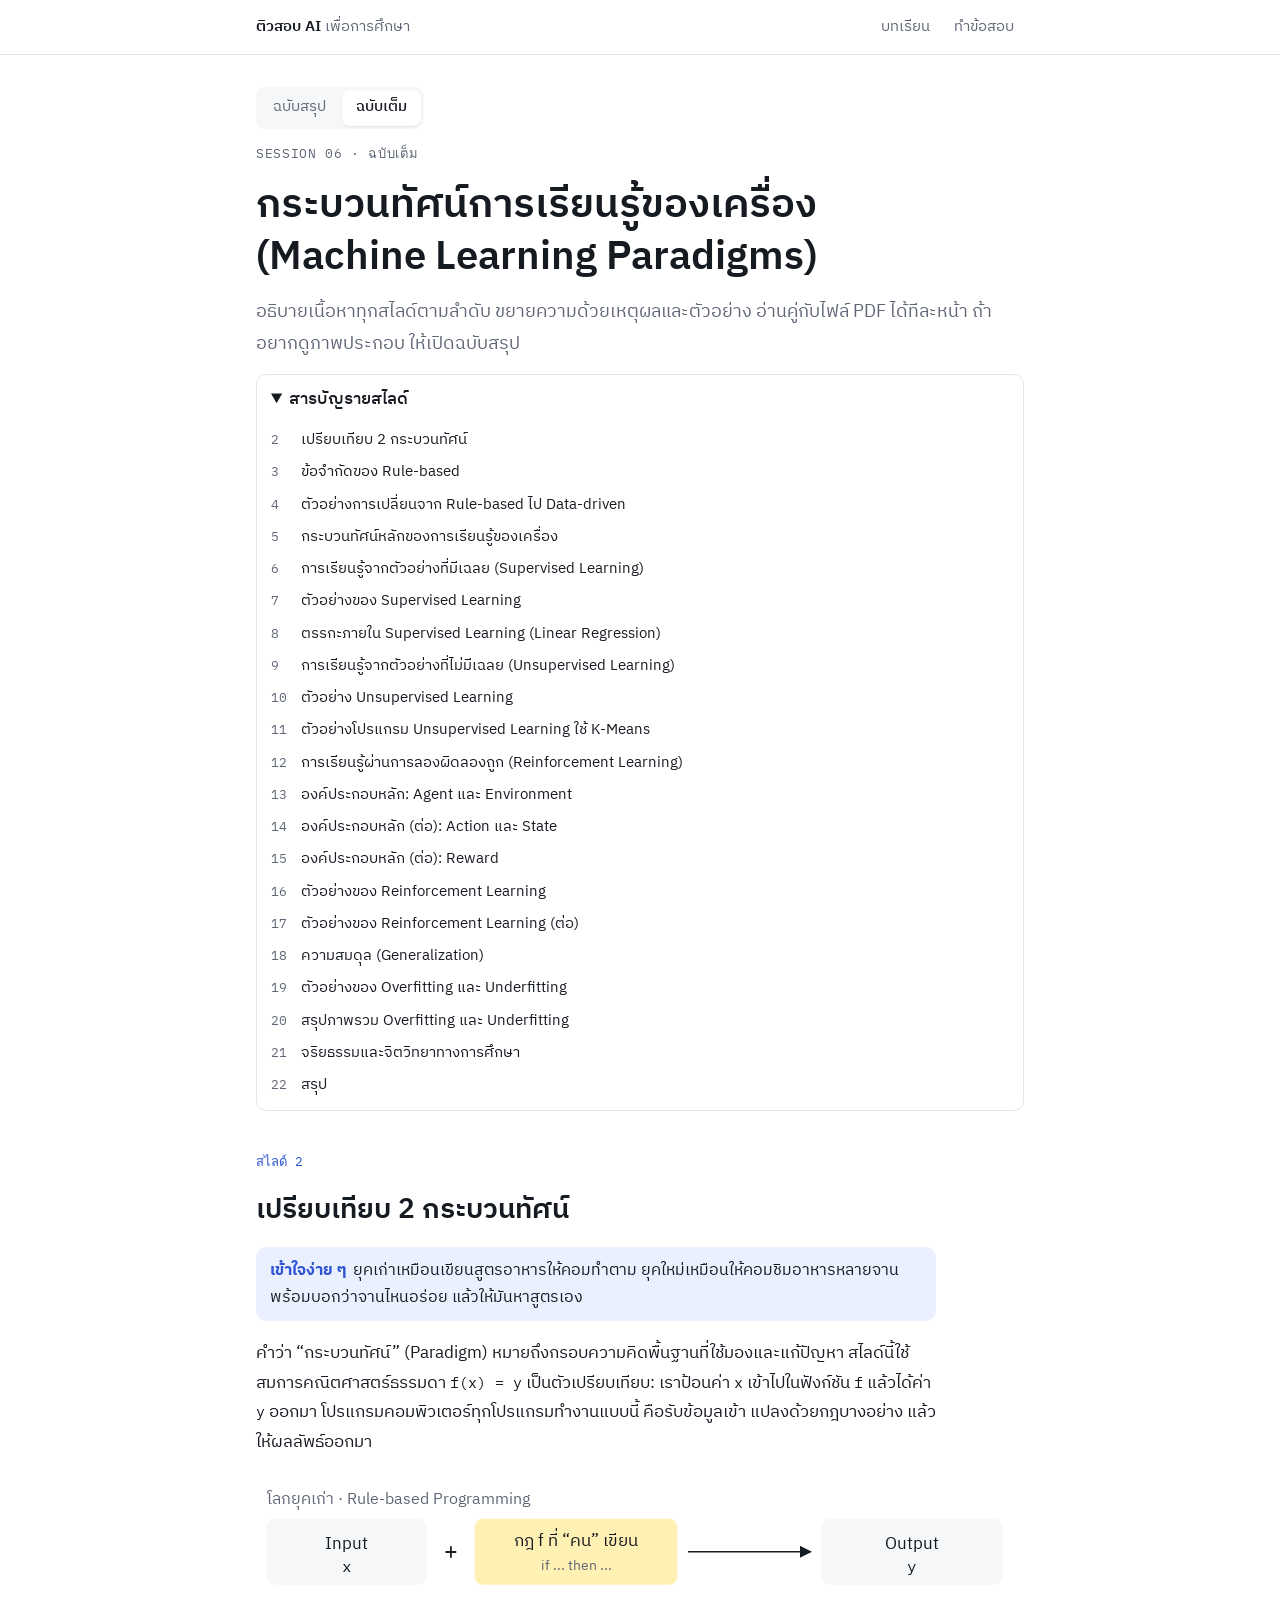
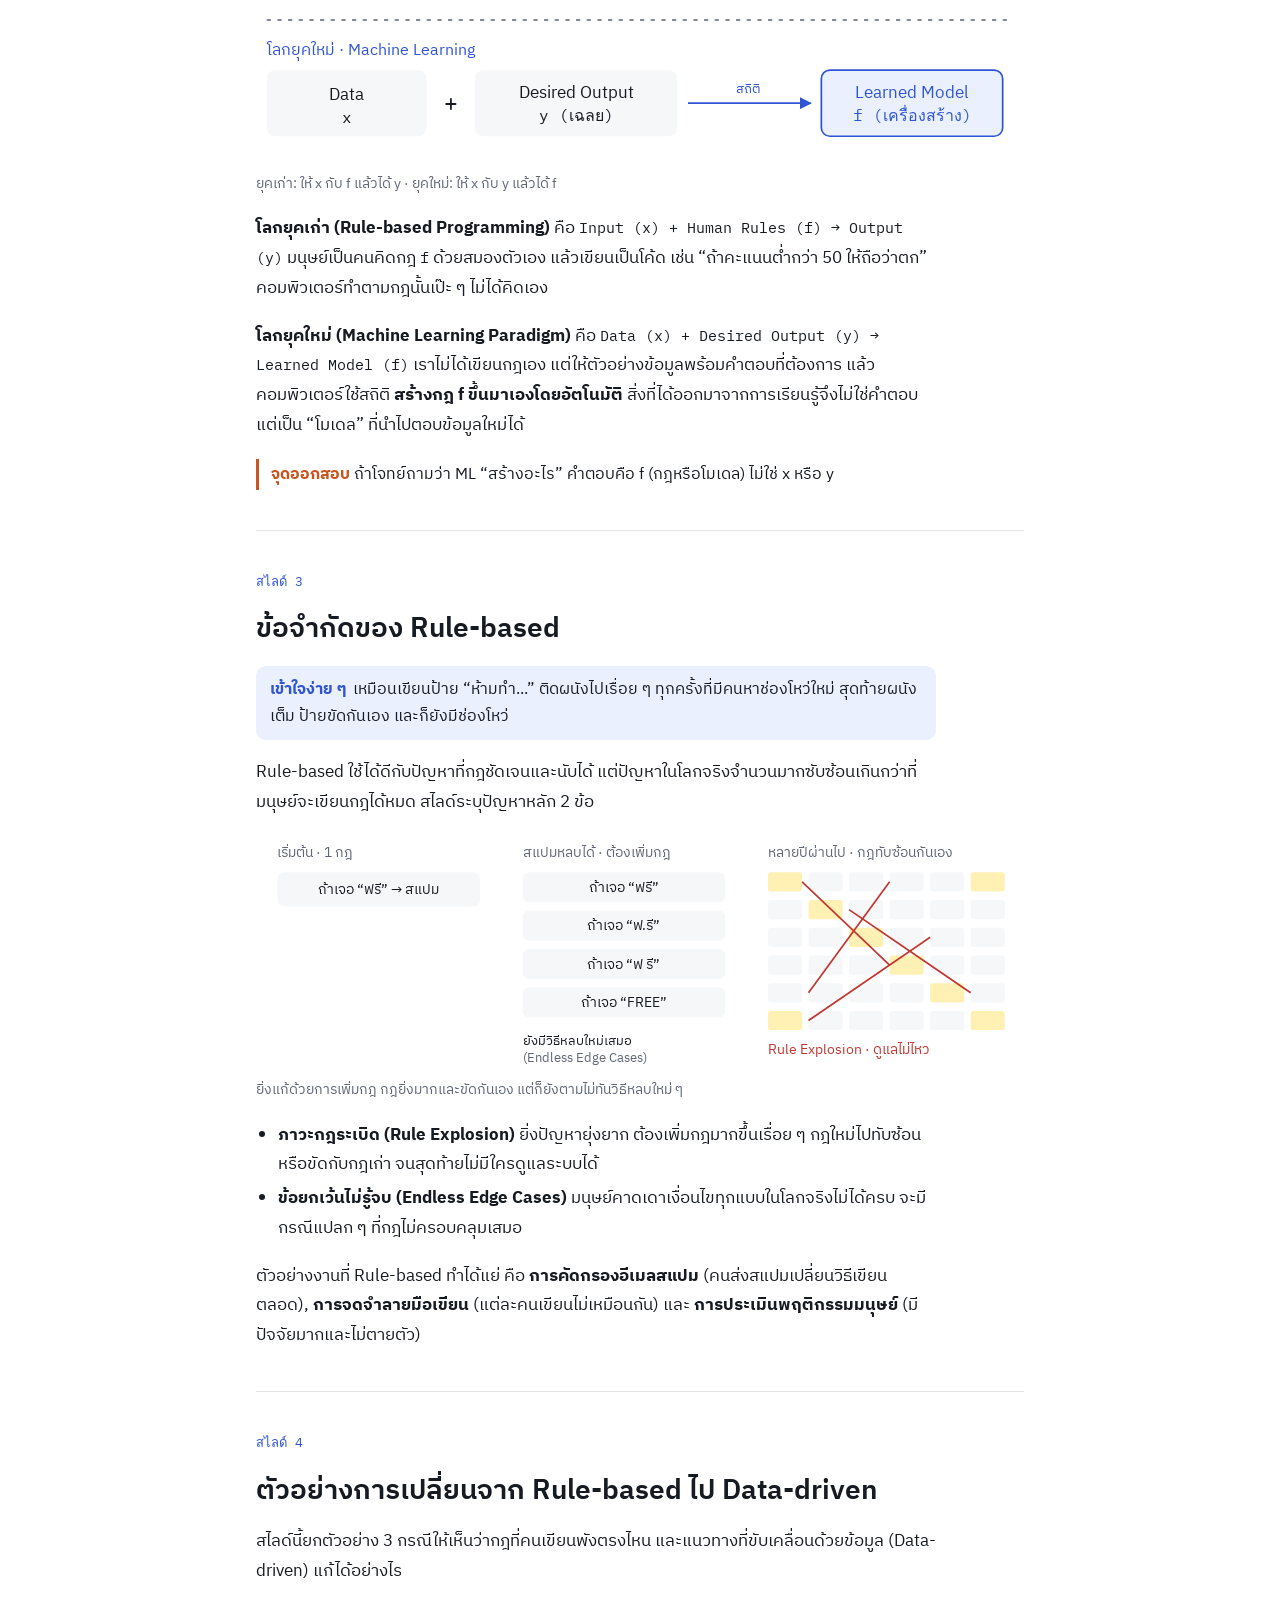
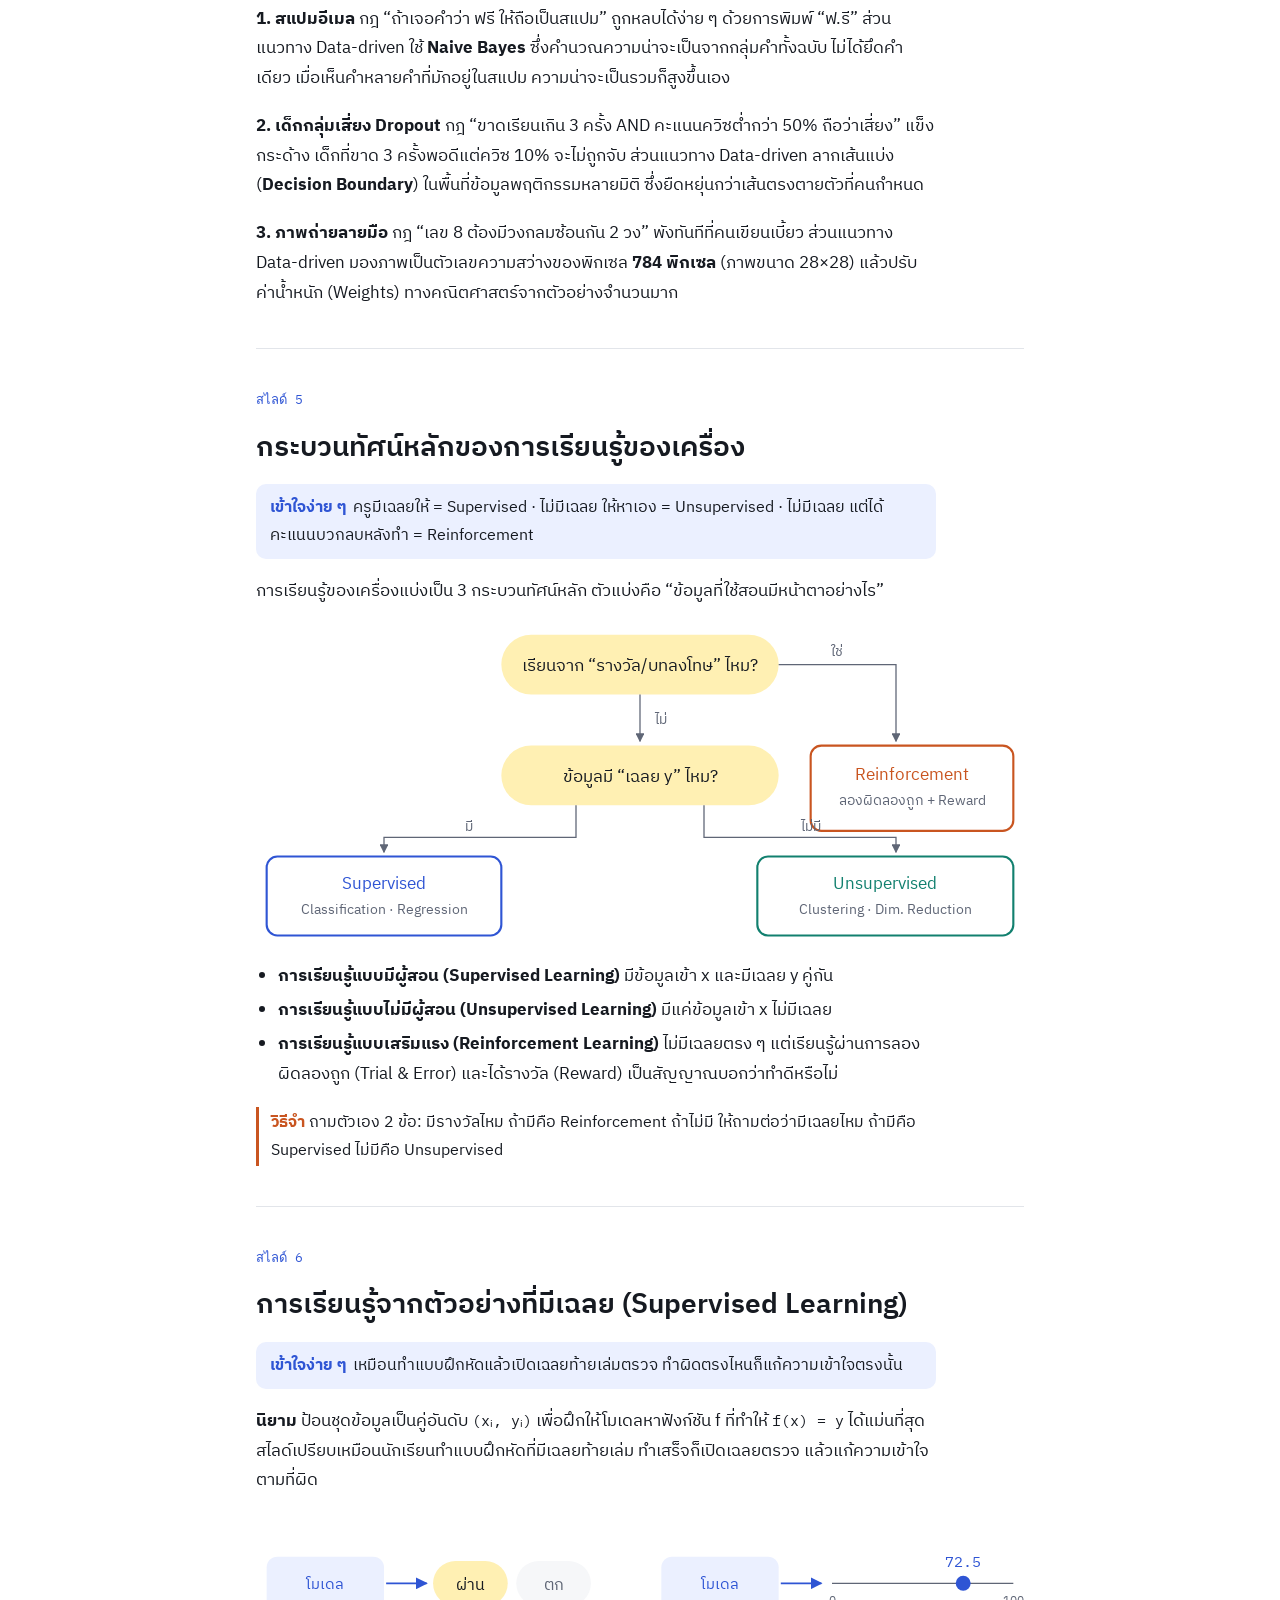
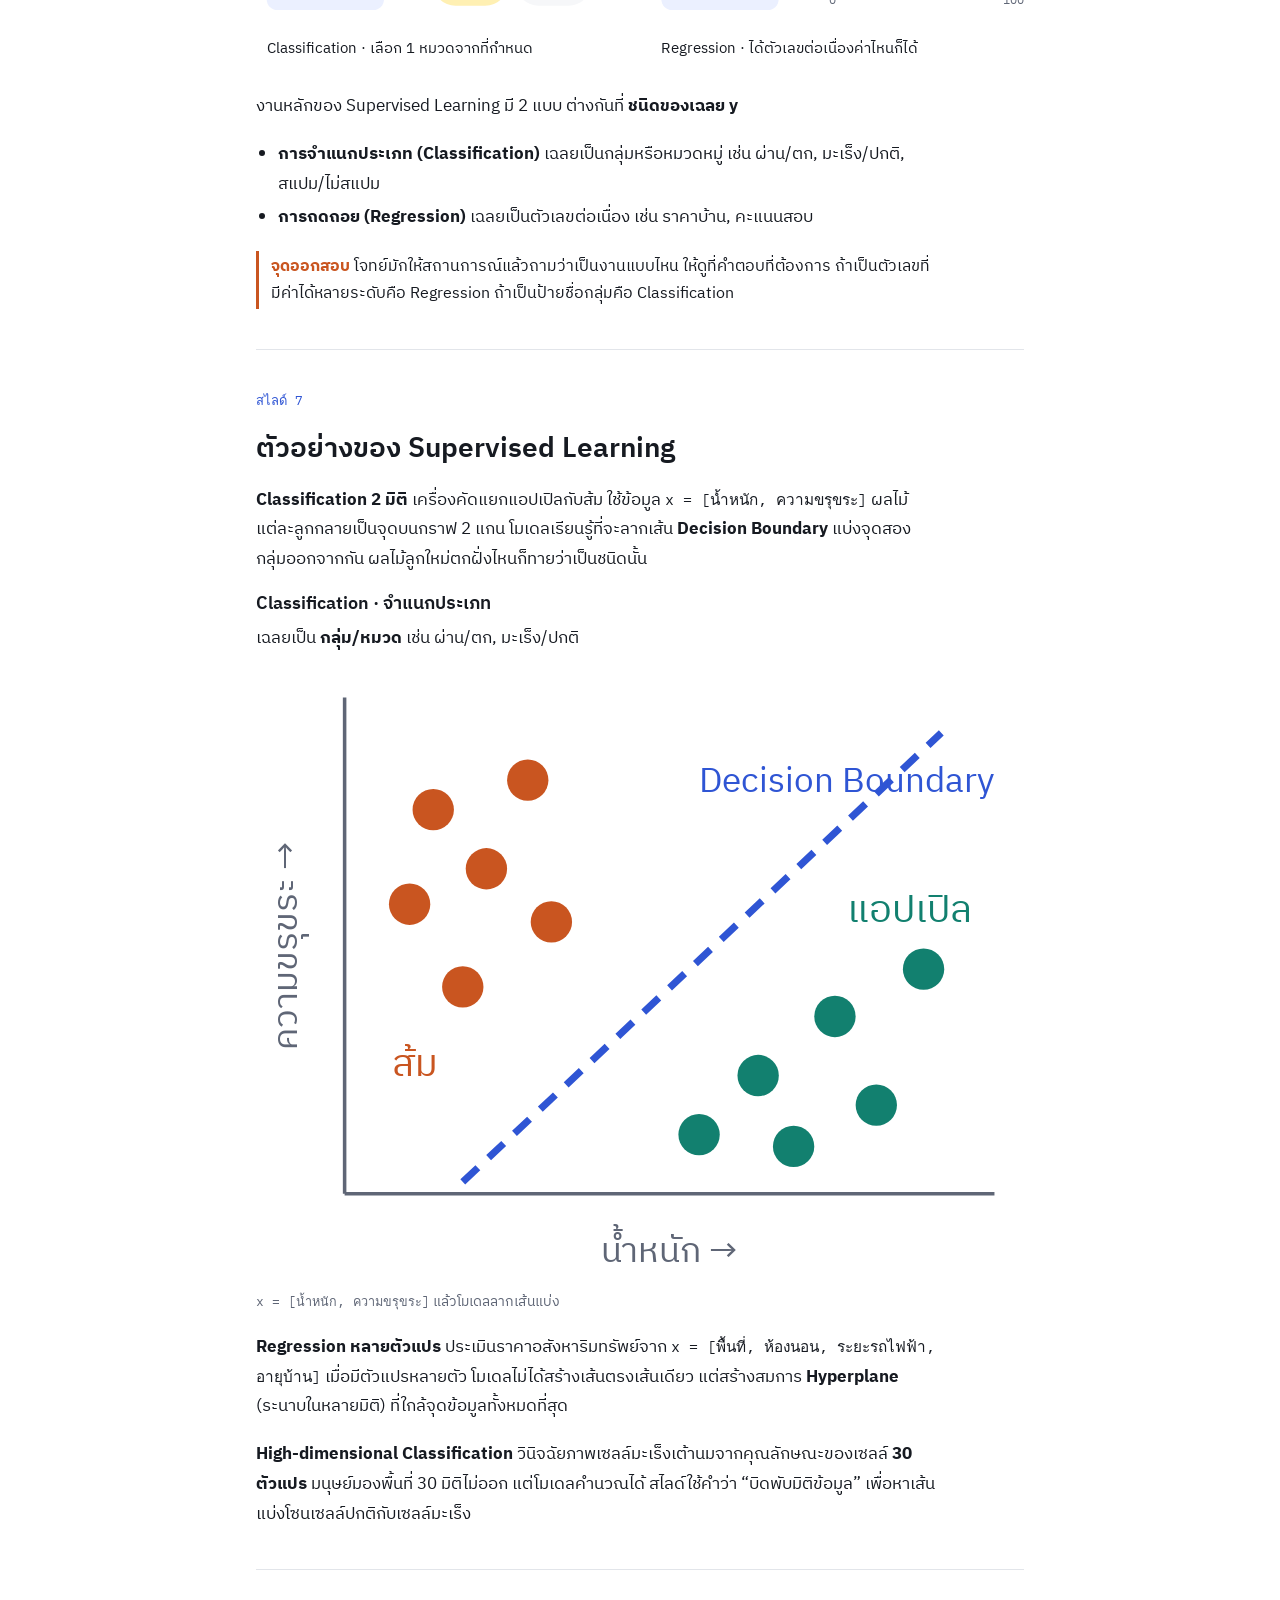
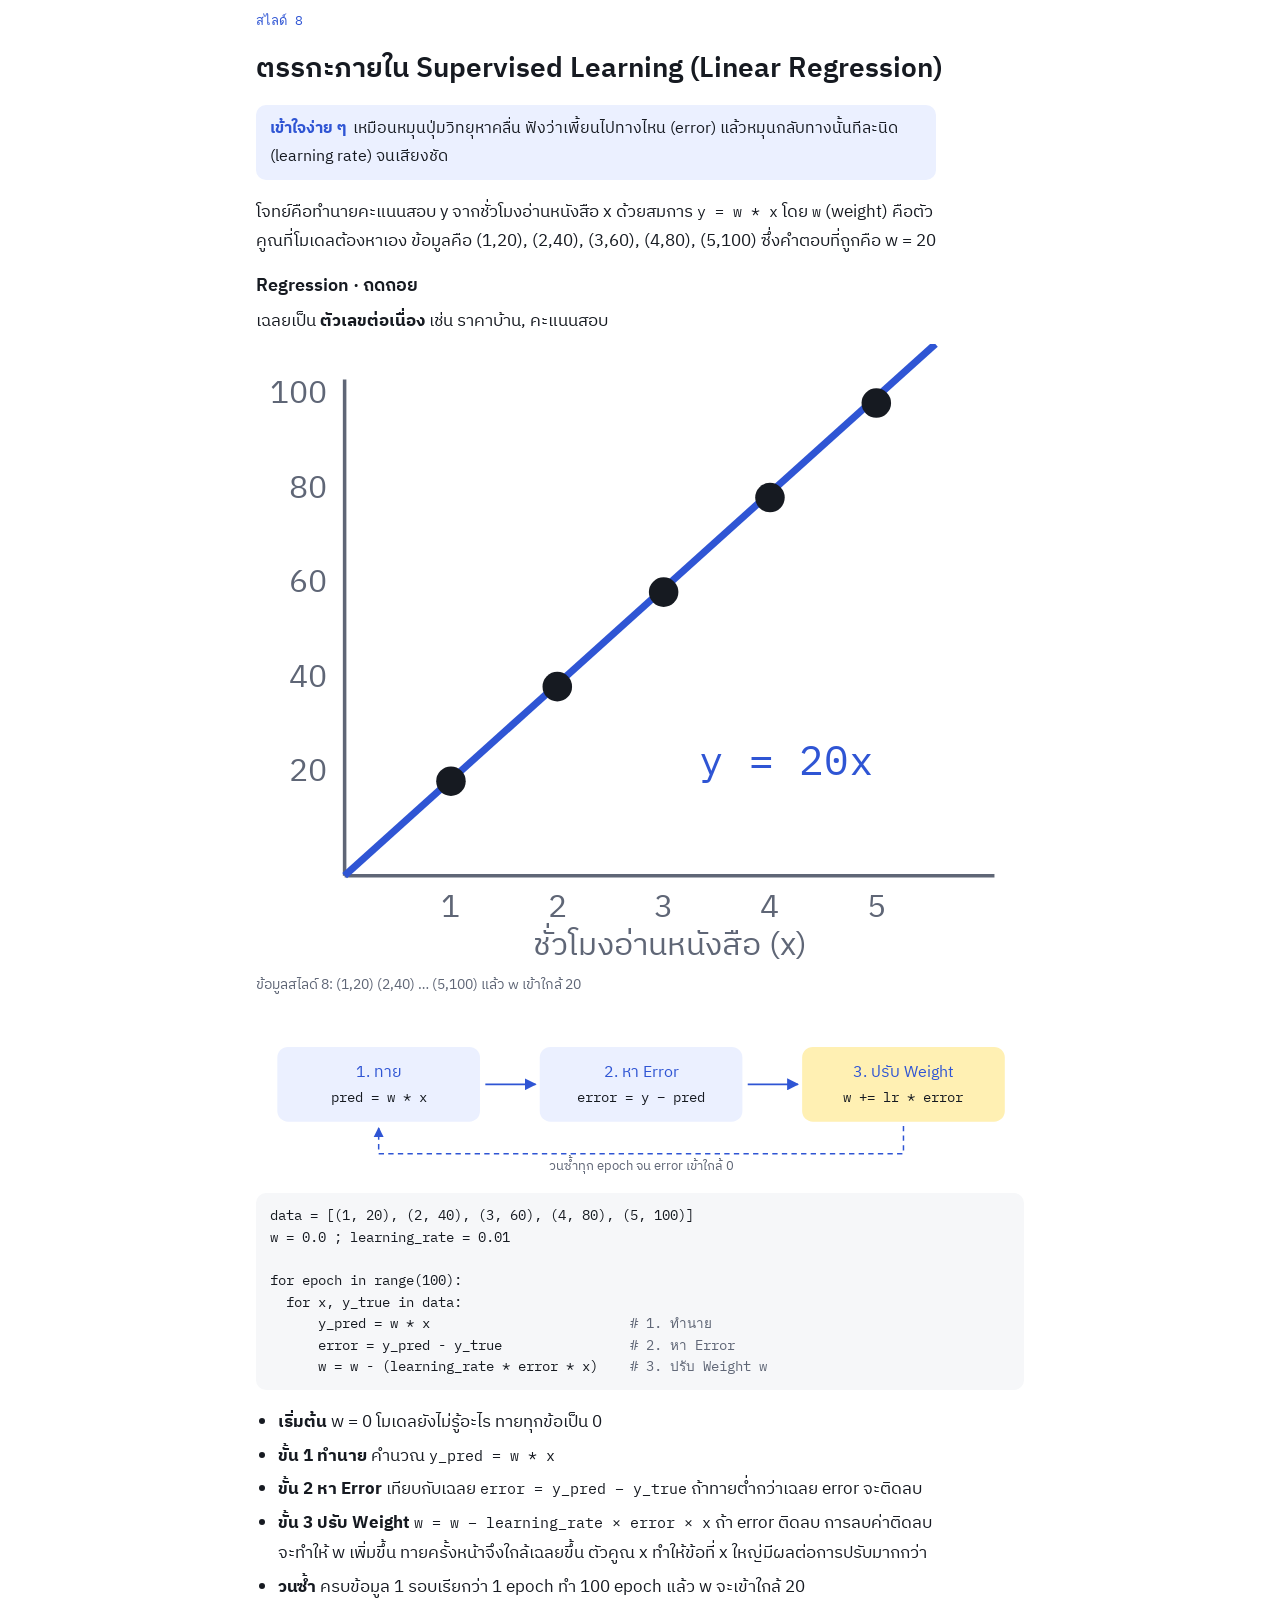
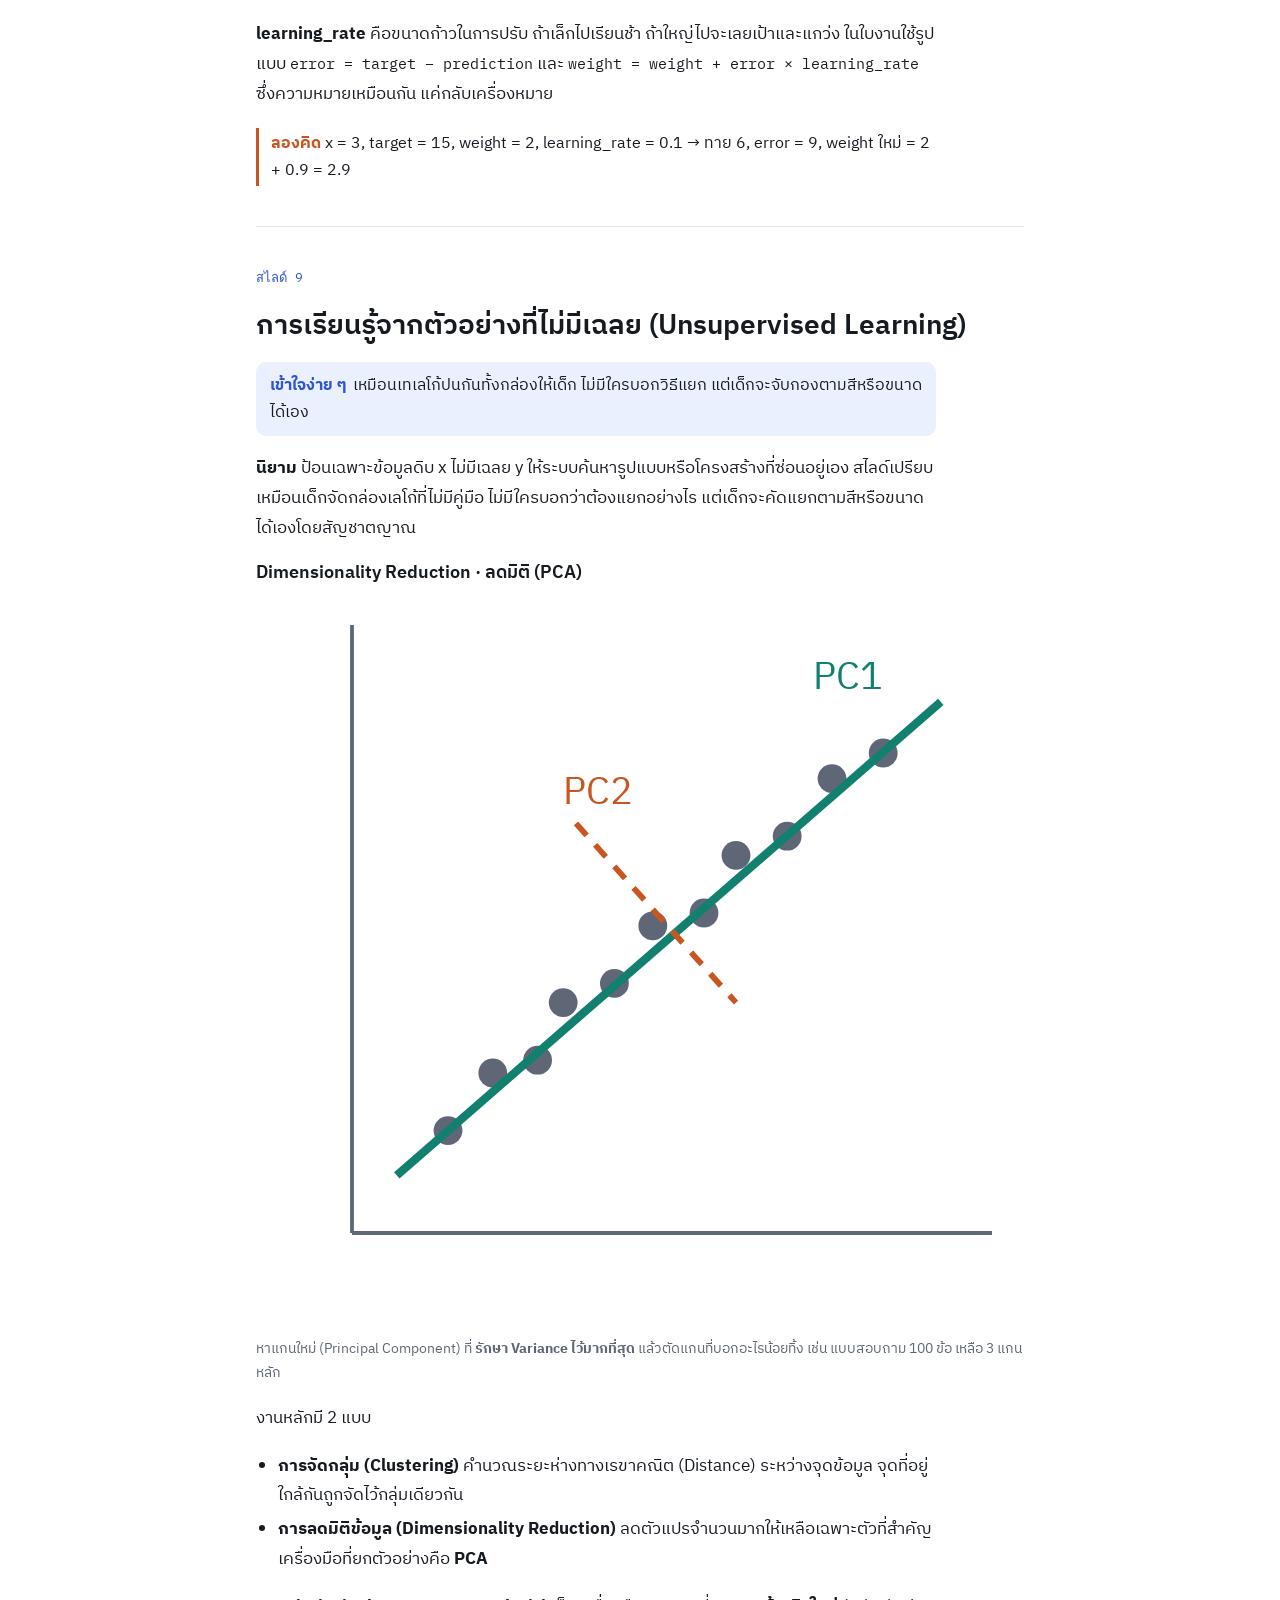
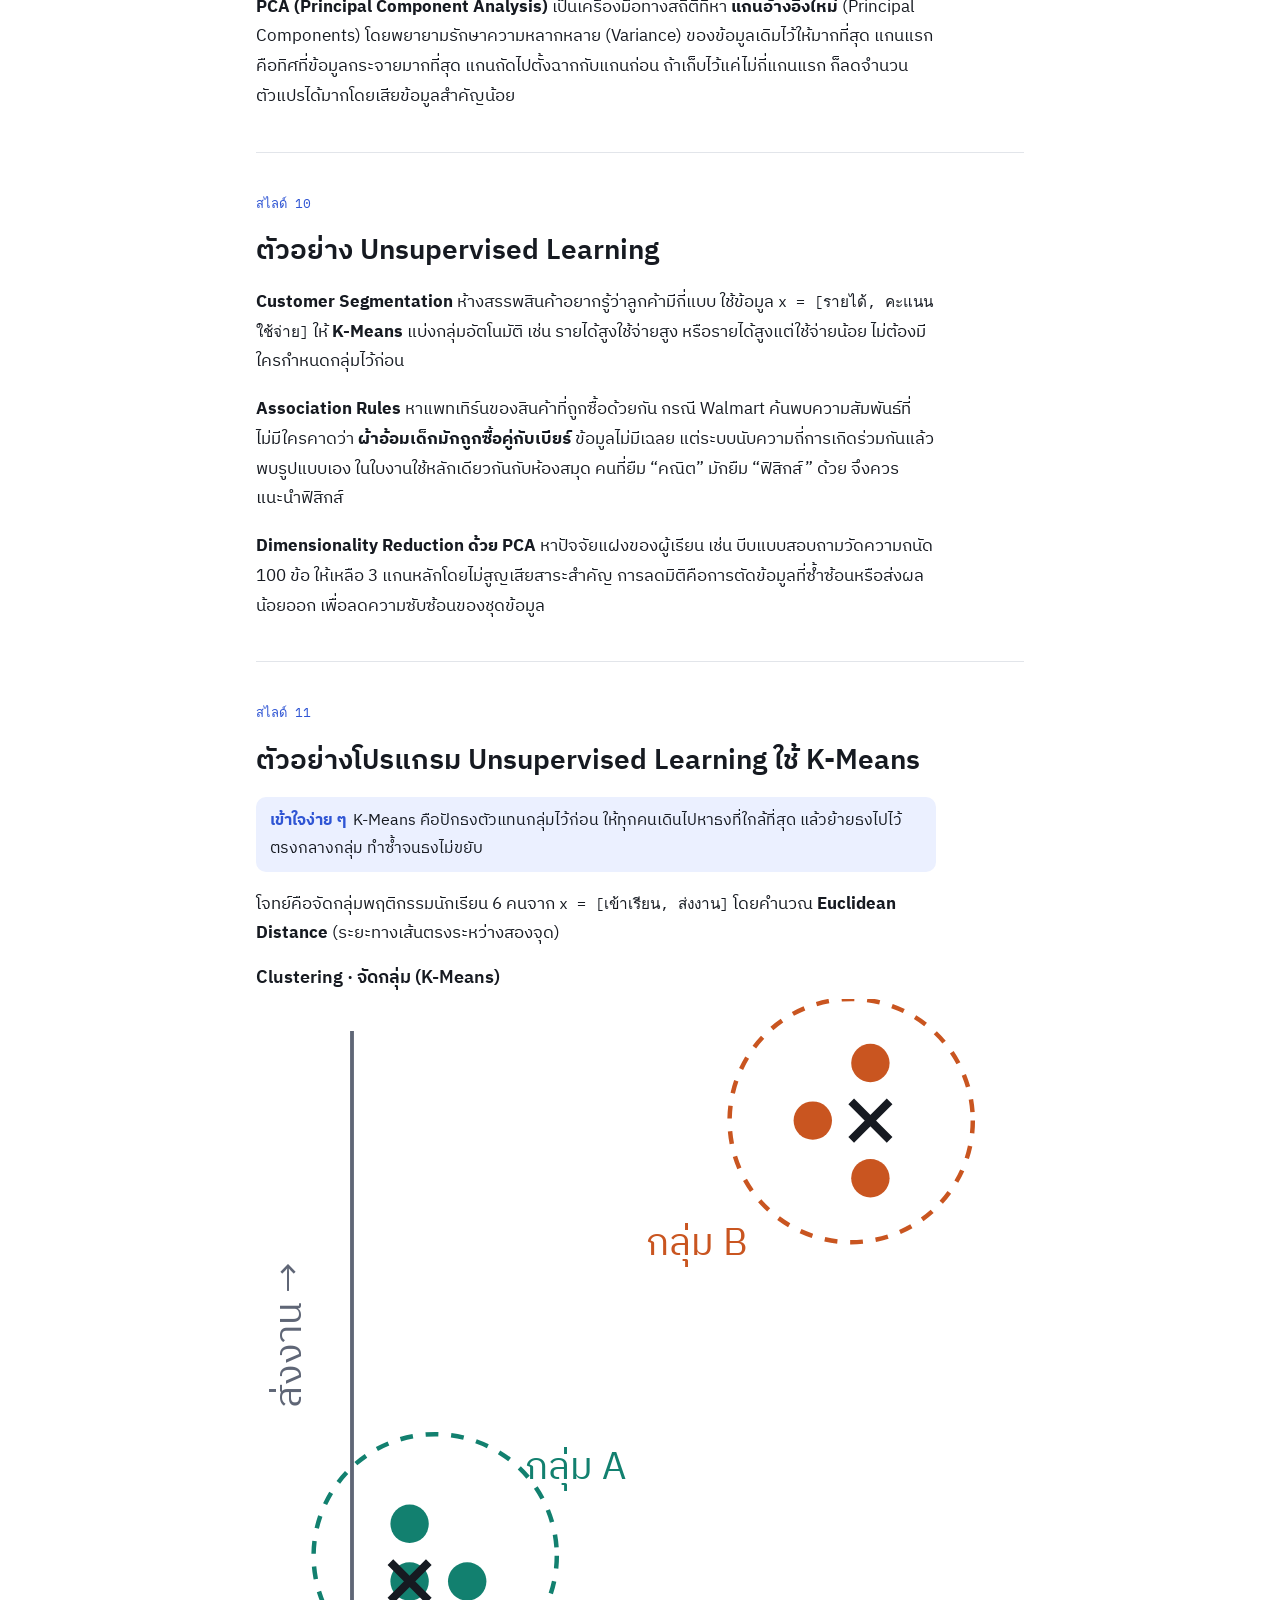
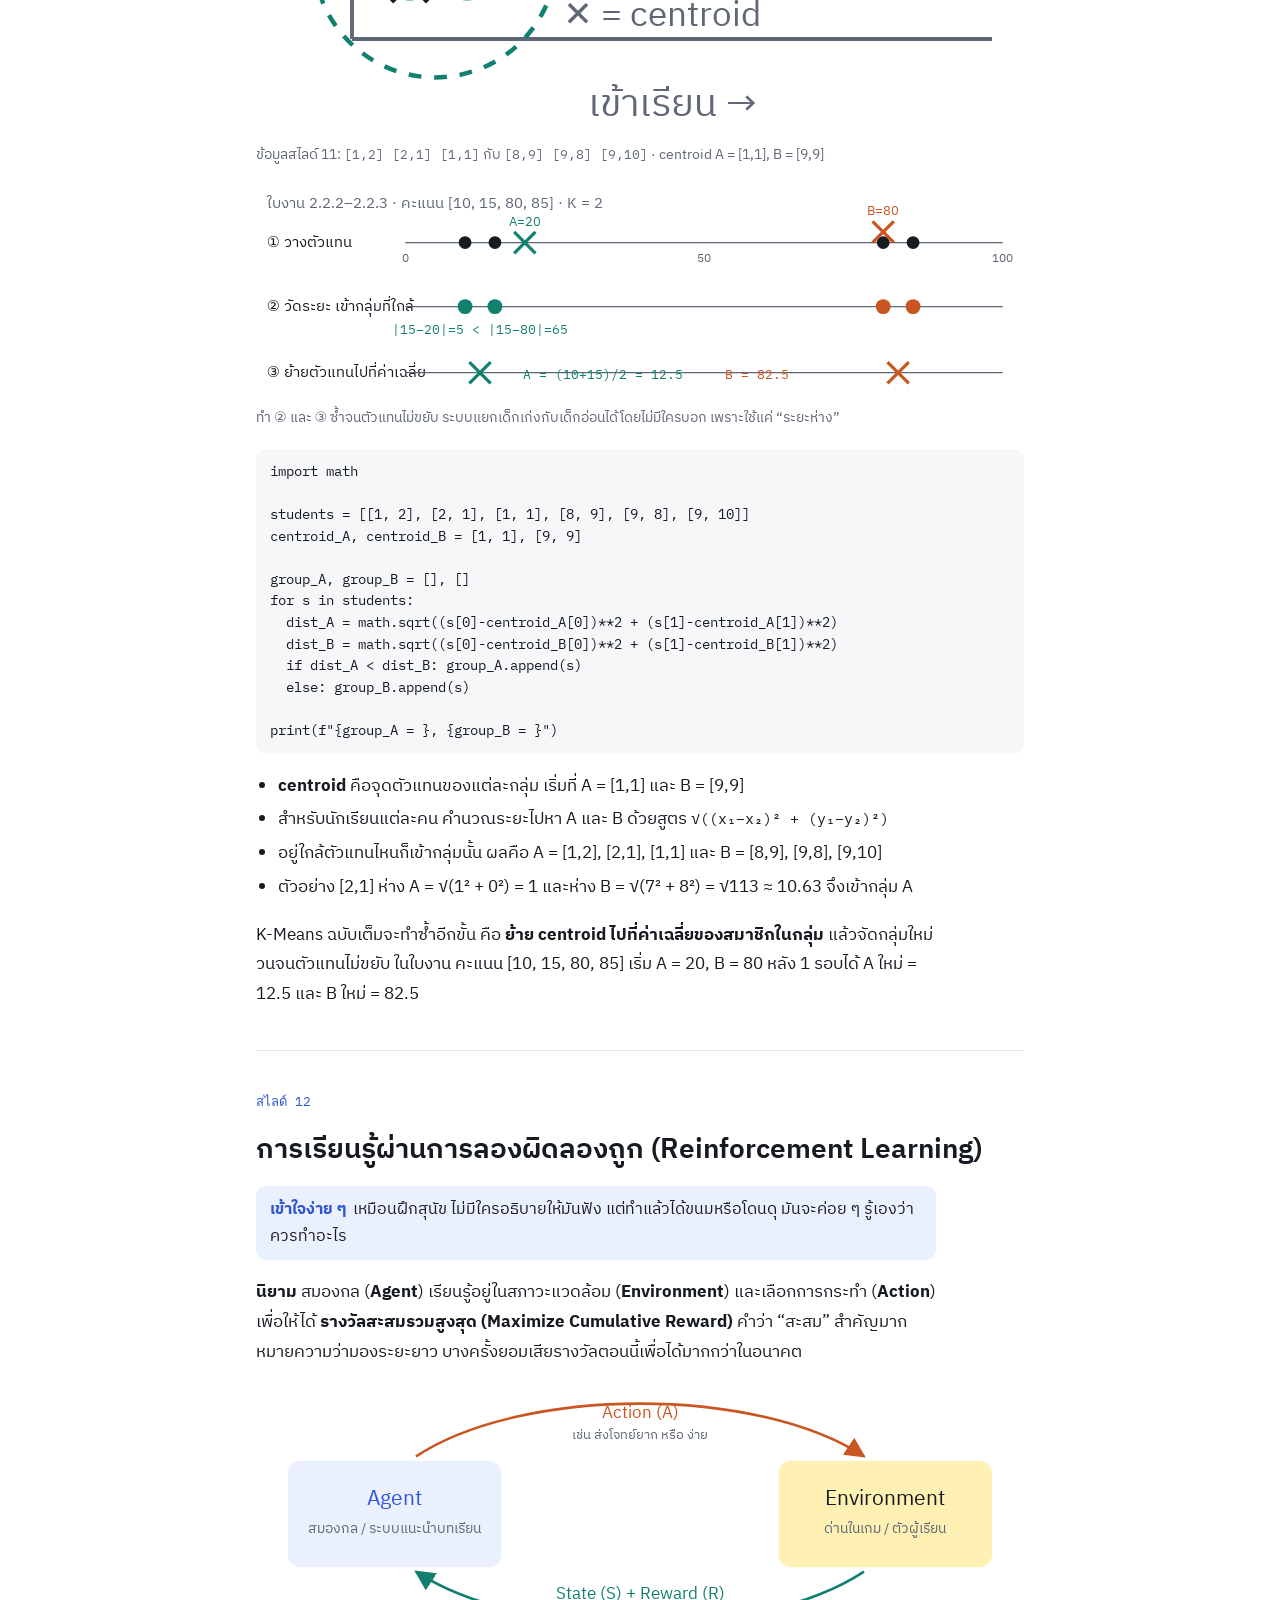
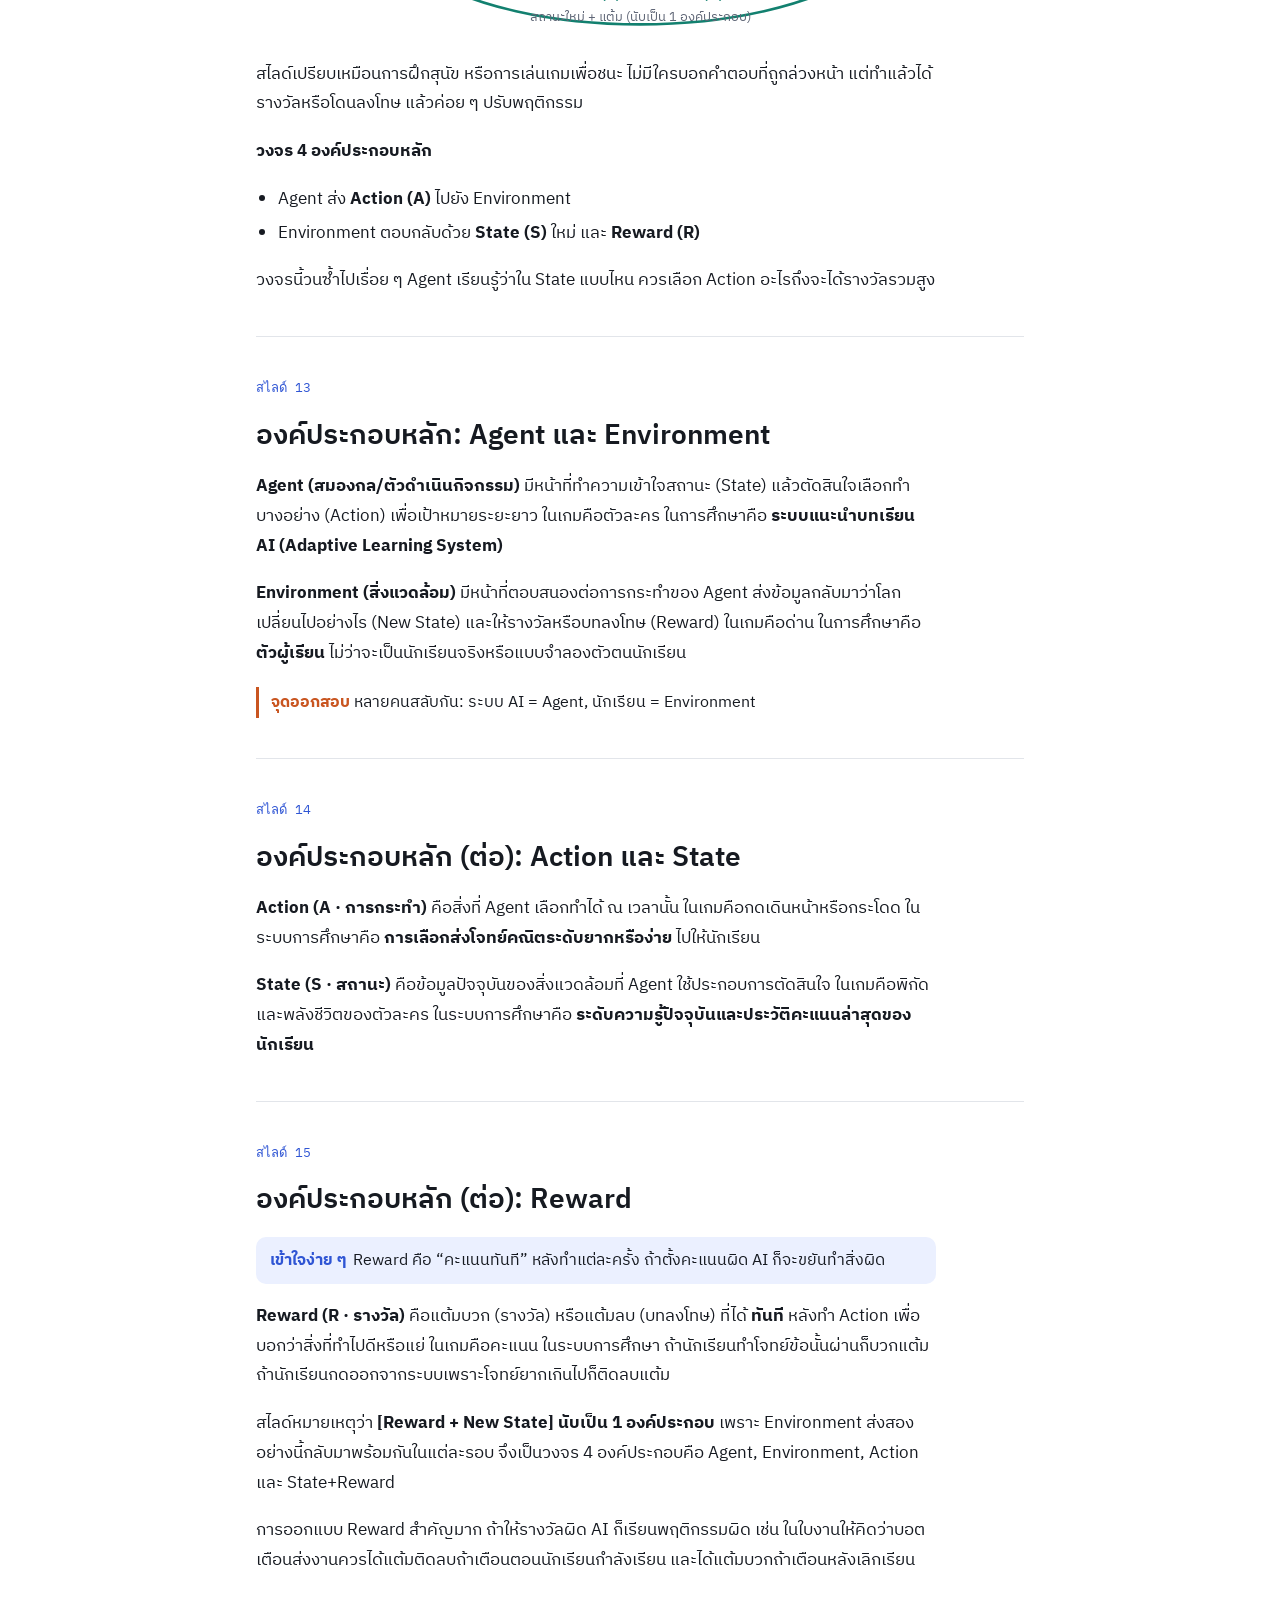
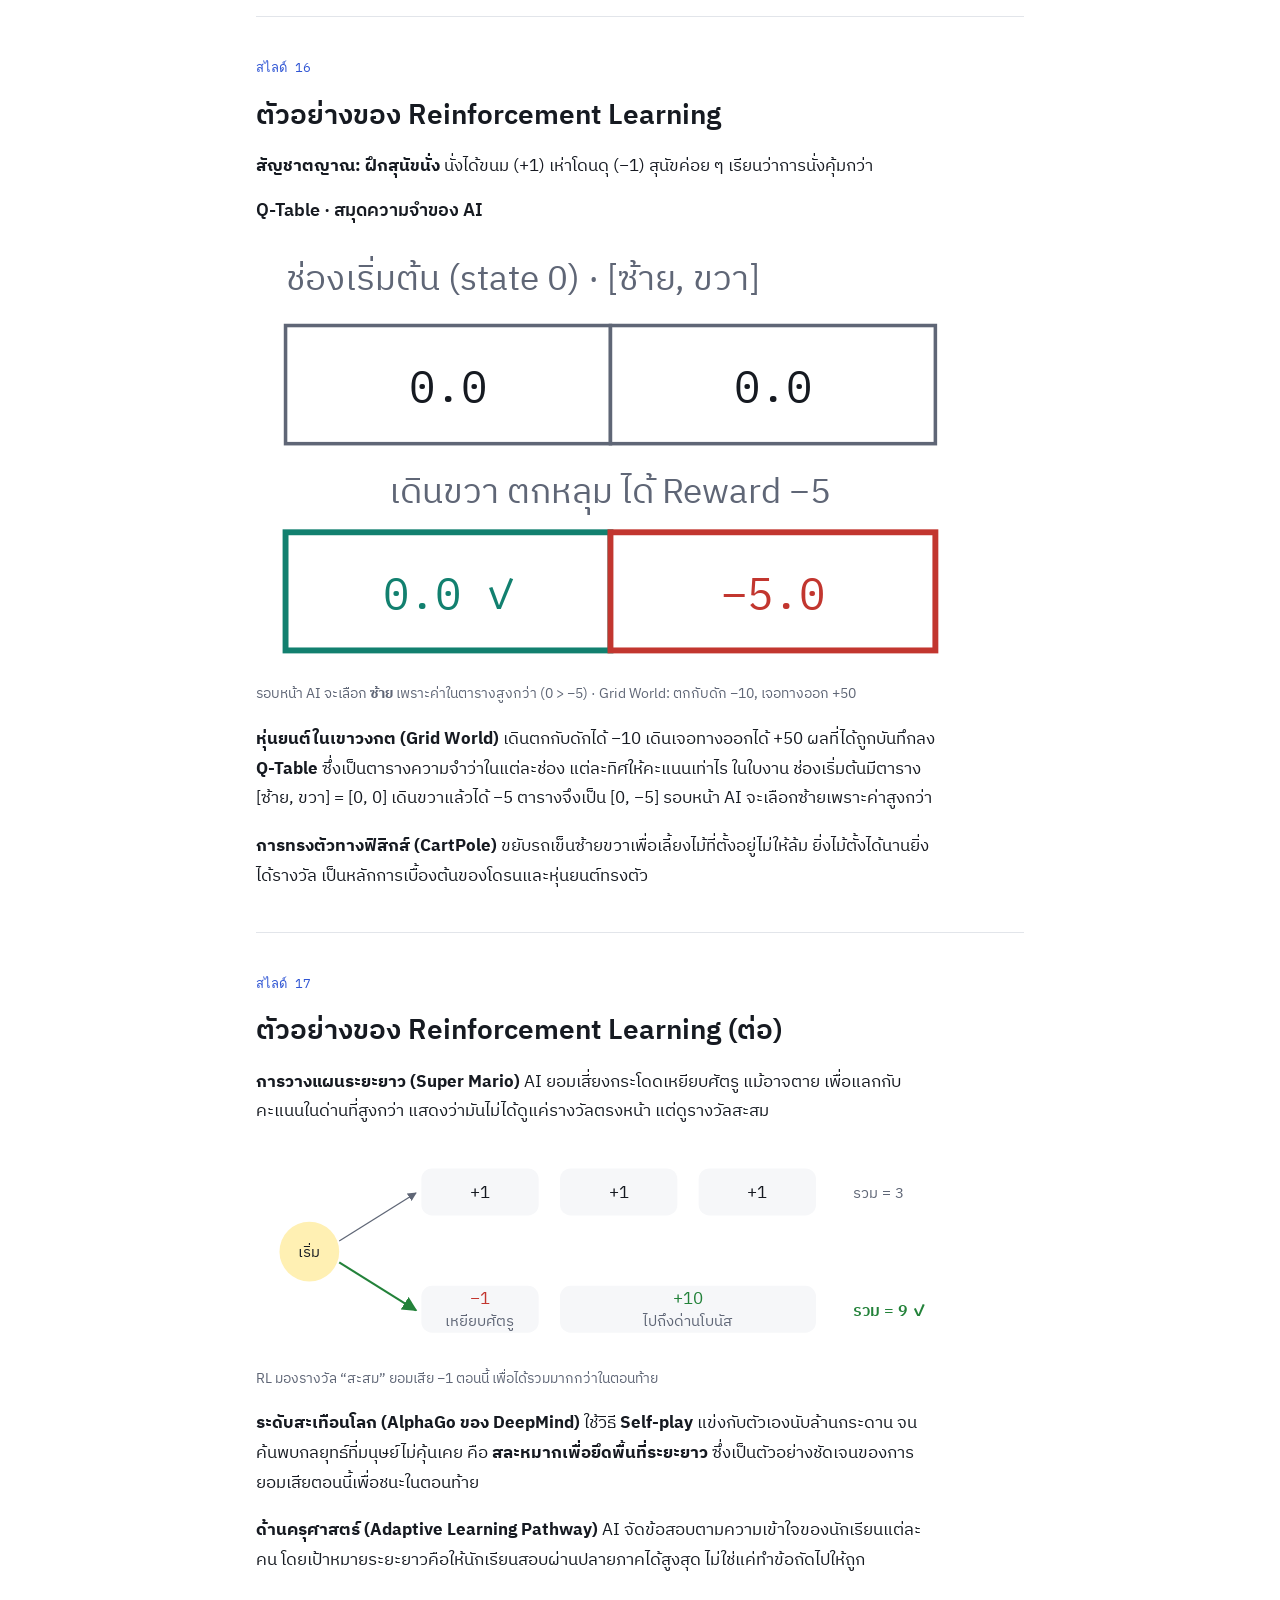
==== commit 9cc6cfcf: "Add figures and plain-language explanations to Session 06 full lesson" ====
--- a/sessions/s06-full.html
+++ b/sessions/s06-full.html
@@ -21,7 +21,7 @@
   </div>
 </header>
 
-<main class="page">
+<main class="page" data-figs="1">
 
 <section class="hero">
   <nav class="seg" aria-label="รูปแบบเนื้อหา"><a href="s06.html">ฉบับสรุป</a><a href="s06-full.html" aria-current="page">ฉบับเต็ม</a></nav>
@@ -34,7 +34,47 @@
 <section class="note slide" id="s2" data-n="2">
   <div class="sec-tag">สไลด์ 2</div>
   <h2>เปรียบเทียบ 2 กระบวนทัศน์</h2>
+  <p class="easy"><b>เข้าใจง่าย ๆ</b>ยุคเก่าเหมือนเขียนสูตรอาหารให้คอมทำตาม ยุคใหม่เหมือนให้คอมชิมอาหารหลายจานพร้อมบอกว่าจานไหนอร่อย แล้วให้มันหาสูตรเอง</p>
   <p>คำว่า “กระบวนทัศน์” (Paradigm) หมายถึงกรอบความคิดพื้นฐานที่ใช้มองและแก้ปัญหา สไลด์นี้ใช้สมการคณิตศาสตร์ธรรมดา <code>f(x) = y</code> เป็นตัวเปรียบเทียบ: เราป้อนค่า <code>x</code> เข้าไปในฟังก์ชัน <code>f</code> แล้วได้ค่า <code>y</code> ออกมา โปรแกรมคอมพิวเตอร์ทุกโปรแกรมทำงานแบบนี้ คือรับข้อมูลเข้า แปลงด้วยกฎบางอย่าง แล้วให้ผลลัพธ์ออกมา</p>
+  <figure>
+    <div class="art">
+    <svg viewBox="0 0 720 270" role="img" aria-label="แผนภาพเปรียบเทียบ Rule-based กับ Machine Learning">
+      <defs>
+        <marker id="arr" viewBox="0 0 10 10" refX="9" refY="5" markerWidth="7" markerHeight="7" orient="auto"><path d="M0,0 L10,5 L0,10 z" class="f-ink"/></marker>
+        <marker id="arrP" viewBox="0 0 10 10" refX="9" refY="5" markerWidth="7" markerHeight="7" orient="auto"><path d="M0,0 L10,5 L0,10 z" class="f-pen"/></marker>
+      </defs>
+      <text x="10" y="26" class="f-muted" font-size="15">โลกยุคเก่า · Rule-based Programming</text>
+      <rect x="10" y="40" width="150" height="62" rx="8" class="f-surface"/>
+      <text x="85" y="68" text-anchor="middle" class="f-ink" font-size="16">Input</text>
+      <text x="85" y="90" text-anchor="middle" class="f-ink t-mono" font-size="15">x</text>
+      <text x="183" y="78" text-anchor="middle" class="f-ink" font-size="22">+</text>
+      <rect x="205" y="40" width="190" height="62" rx="8" class="f-hl"/>
+      <text x="300" y="66" text-anchor="middle" class="f-ink" font-size="16">กฎ f ที่ “คน” เขียน</text>
+      <text x="300" y="88" text-anchor="middle" class="f-muted" font-size="13">if ... then ...</text>
+      <line x1="405" y1="71" x2="520" y2="71" class="s-ink" stroke-width="1.6" marker-end="url(#arr)"/>
+      <rect x="530" y="40" width="170" height="62" rx="8" class="f-surface"/>
+      <text x="615" y="68" text-anchor="middle" class="f-ink" font-size="16">Output</text>
+      <text x="615" y="90" text-anchor="middle" class="f-ink t-mono" font-size="15">y</text>
+
+      <line x1="10" y1="135" x2="710" y2="135" class="s-axis" stroke-dasharray="4 6"/>
+
+      <text x="10" y="168" class="f-pen" font-size="15">โลกยุคใหม่ · Machine Learning</text>
+      <rect x="10" y="182" width="150" height="62" rx="8" class="f-surface"/>
+      <text x="85" y="210" text-anchor="middle" class="f-ink" font-size="16">Data</text>
+      <text x="85" y="232" text-anchor="middle" class="f-ink t-mono" font-size="15">x</text>
+      <text x="183" y="220" text-anchor="middle" class="f-ink" font-size="22">+</text>
+      <rect x="205" y="182" width="190" height="62" rx="8" class="f-surface"/>
+      <text x="300" y="208" text-anchor="middle" class="f-ink" font-size="16">Desired Output</text>
+      <text x="300" y="230" text-anchor="middle" class="f-ink t-mono" font-size="15">y (เฉลย)</text>
+      <line x1="405" y1="213" x2="520" y2="213" class="s-pen" stroke-width="1.6" marker-end="url(#arrP)"/>
+      <text x="462" y="203" text-anchor="middle" class="f-pen" font-size="12">สถิติ</text>
+      <rect x="530" y="182" width="170" height="62" rx="8" class="f-pensoft s-pen" stroke-width="1.6"/>
+      <text x="615" y="208" text-anchor="middle" class="f-pen" font-size="16">Learned Model</text>
+      <text x="615" y="230" text-anchor="middle" class="f-pen t-mono" font-size="15">f (เครื่องสร้าง)</text>
+    </svg>
+    </div>
+    <figcaption>ยุคเก่า: ให้ x กับ f แล้วได้ y · ยุคใหม่: ให้ x กับ y แล้วได้ f</figcaption>
+  </figure>
   <p><b>โลกยุคเก่า (Rule-based Programming)</b> คือ <code>Input (x) + Human Rules (f) → Output (y)</code> มนุษย์เป็นคนคิดกฎ <code>f</code> ด้วยสมองตัวเอง แล้วเขียนเป็นโค้ด เช่น “ถ้าคะแนนต่ำกว่า 50 ให้ถือว่าตก” คอมพิวเตอร์ทำตามกฎนั้นเป๊ะ ๆ ไม่ได้คิดเอง</p>
   <p><b>โลกยุคใหม่ (Machine Learning Paradigm)</b> คือ <code>Data (x) + Desired Output (y) → Learned Model (f)</code> เราไม่ได้เขียนกฎเอง แต่ให้ตัวอย่างข้อมูลพร้อมคำตอบที่ต้องการ แล้วคอมพิวเตอร์ใช้สถิติ <b>สร้างกฎ f ขึ้นมาเองโดยอัตโนมัติ</b> สิ่งที่ได้ออกมาจากการเรียนรู้จึงไม่ใช่คำตอบ แต่เป็น “โมเดล” ที่นำไปตอบข้อมูลใหม่ได้</p>
   <p class="exam"><b>จุดออกสอบ</b> ถ้าโจทย์ถามว่า ML “สร้างอะไร” คำตอบคือ f (กฎหรือโมเดล) ไม่ใช่ x หรือ y</p>
@@ -43,7 +83,9 @@
 <section class="note slide" id="s3" data-n="3">
   <div class="sec-tag">สไลด์ 3</div>
   <h2>ข้อจำกัดของ Rule-based</h2>
+  <p class="easy"><b>เข้าใจง่าย ๆ</b>เหมือนเขียนป้าย “ห้ามทำ...” ติดผนังไปเรื่อย ๆ ทุกครั้งที่มีคนหาช่องโหว่ใหม่ สุดท้ายผนังเต็ม ป้ายขัดกันเอง และก็ยังมีช่องโหว่</p>
   <p>Rule-based ใช้ได้ดีกับปัญหาที่กฎชัดเจนและนับได้ แต่ปัญหาในโลกจริงจำนวนมากซับซ้อนเกินกว่าที่มนุษย์จะเขียนกฎได้หมด สไลด์ระบุปัญหาหลัก 2 ข้อ</p>
+  <figure><div class="art"><svg viewBox="0 0 720 220" role="img" aria-label="กฎเพิ่มขึ้นเรื่อย ๆ จนกลายเป็นกฎระเบิด"><text x="20" y="20" class="f-muted" font-size="13">เริ่มต้น · 1 กฎ</text><rect x="20" y="34" width="190" height="32" rx="6" class="f-surface"/><text x="115" y="54.5" text-anchor="middle" class="f-ink" font-size="13">ถ้าเจอ “ฟรี” → สแปม</text><text x="250" y="20" class="f-muted" font-size="13">สแปมหลบได้ · ต้องเพิ่มกฎ</text><rect x="250" y="34" width="190" height="28" rx="6" class="f-surface"/><text x="345" y="52.5" text-anchor="middle" class="f-ink" font-size="13">ถ้าเจอ “ฟรี”</text><rect x="250" y="70" width="190" height="28" rx="6" class="f-surface"/><text x="345" y="88.5" text-anchor="middle" class="f-ink" font-size="13">ถ้าเจอ “ฟ.รี”</text><rect x="250" y="106" width="190" height="28" rx="6" class="f-surface"/><text x="345" y="124.5" text-anchor="middle" class="f-ink" font-size="13">ถ้าเจอ “ฟ รี”</text><rect x="250" y="142" width="190" height="28" rx="6" class="f-surface"/><text x="345" y="160.6" text-anchor="middle" class="f-ink" font-size="13">ถ้าเจอ “FREE”</text><text x="480" y="20" class="f-muted" font-size="13">หลายปีผ่านไป · กฎทับซ้อนกันเอง</text><rect x="480" y="34" width="32" height="18" rx="3" class="f-hl"/><rect x="518" y="34" width="32" height="18" rx="3" class="f-surface"/><rect x="556" y="34" width="32" height="18" rx="3" class="f-surface"/><rect x="594" y="34" width="32" height="18" rx="3" class="f-surface"/><rect x="632" y="34" width="32" height="18" rx="3" class="f-surface"/><rect x="670" y="34" width="32" height="18" rx="3" class="f-hl"/><rect x="480" y="60" width="32" height="18" rx="3" class="f-surface"/><rect x="518" y="60" width="32" height="18" rx="3" class="f-hl"/><rect x="556" y="60" width="32" height="18" rx="3" class="f-surface"/><rect x="594" y="60" width="32" height="18" rx="3" class="f-surface"/><rect x="632" y="60" width="32" height="18" rx="3" class="f-surface"/><rect x="670" y="60" width="32" height="18" rx="3" class="f-surface"/><rect x="480" y="86" width="32" height="18" rx="3" class="f-surface"/><rect x="518" y="86" width="32" height="18" rx="3" class="f-surface"/><rect x="556" y="86" width="32" height="18" rx="3" class="f-hl"/><rect x="594" y="86" width="32" height="18" rx="3" class="f-surface"/><rect x="632" y="86" width="32" height="18" rx="3" class="f-surface"/><rect x="670" y="86" width="32" height="18" rx="3" class="f-surface"/><rect x="480" y="112" width="32" height="18" rx="3" class="f-surface"/><rect x="518" y="112" width="32" height="18" rx="3" class="f-surface"/><rect x="556" y="112" width="32" height="18" rx="3" class="f-surface"/><rect x="594" y="112" width="32" height="18" rx="3" class="f-hl"/><rect x="632" y="112" width="32" height="18" rx="3" class="f-surface"/><rect x="670" y="112" width="32" height="18" rx="3" class="f-surface"/><rect x="480" y="138" width="32" height="18" rx="3" class="f-surface"/><rect x="518" y="138" width="32" height="18" rx="3" class="f-surface"/><rect x="556" y="138" width="32" height="18" rx="3" class="f-surface"/><rect x="594" y="138" width="32" height="18" rx="3" class="f-surface"/><rect x="632" y="138" width="32" height="18" rx="3" class="f-hl"/><rect x="670" y="138" width="32" height="18" rx="3" class="f-surface"/><rect x="480" y="164" width="32" height="18" rx="3" class="f-hl"/><rect x="518" y="164" width="32" height="18" rx="3" class="f-surface"/><rect x="556" y="164" width="32" height="18" rx="3" class="f-surface"/><rect x="594" y="164" width="32" height="18" rx="3" class="f-surface"/><rect x="632" y="164" width="32" height="18" rx="3" class="f-surface"/><rect x="670" y="164" width="32" height="18" rx="3" class="f-hl"/><line x1="512" y1="43" x2="594" y2="121" class="s-bad" stroke-width="1.6"/><line x1="556" y1="69" x2="670" y2="147" class="s-bad" stroke-width="1.6"/><line x1="518" y1="173" x2="632" y2="95" class="s-bad" stroke-width="1.6"/><line x1="594" y1="43" x2="518" y2="147" class="s-bad" stroke-width="1.6"/><text x="250" y="196" class="f-ink" font-size="12">ยังมีวิธีหลบใหม่เสมอ</text><text x="250" y="212" class="f-muted" font-size="12">(Endless Edge Cases)</text><text x="480" y="204" class="f-bad" font-size="13">Rule Explosion · ดูแลไม่ไหว</text></svg></div><figcaption>ยิ่งแก้ด้วยการเพิ่มกฎ กฎยิ่งมากและขัดกันเอง แต่ก็ยังตามไม่ทันวิธีหลบใหม่ ๆ</figcaption></figure>
   <ul>
     <li><b>ภาวะกฎระเบิด (Rule Explosion)</b> ยิ่งปัญหายุ่งยาก ต้องเพิ่มกฎมากขึ้นเรื่อย ๆ กฎใหม่ไปทับซ้อนหรือขัดกับกฎเก่า จนสุดท้ายไม่มีใครดูแลระบบได้</li>
     <li><b>ข้อยกเว้นไม่รู้จบ (Endless Edge Cases)</b> มนุษย์คาดเดาเงื่อนไขทุกแบบในโลกจริงไม่ได้ครบ จะมีกรณีแปลก ๆ ที่กฎไม่ครอบคลุมเสมอ</li>
@@ -63,7 +105,42 @@
 <section class="note slide" id="s5" data-n="5">
   <div class="sec-tag">สไลด์ 5</div>
   <h2>กระบวนทัศน์หลักของการเรียนรู้ของเครื่อง</h2>
+  <p class="easy"><b>เข้าใจง่าย ๆ</b>ครูมีเฉลยให้ = Supervised · ไม่มีเฉลย ให้หาเอง = Unsupervised · ไม่มีเฉลย แต่ได้คะแนนบวกลบหลังทำ = Reinforcement</p>
   <p>การเรียนรู้ของเครื่องแบ่งเป็น 3 กระบวนทัศน์หลัก ตัวแบ่งคือ “ข้อมูลที่ใช้สอนมีหน้าตาอย่างไร”</p>
+  <figure>
+    <div class="art">
+    <svg viewBox="0 0 720 300" role="img" aria-label="ผังตัดสินใจเลือกกระบวนทัศน์">
+      <defs>
+        <marker id="arr2" viewBox="0 0 10 10" refX="9" refY="5" markerWidth="7" markerHeight="7" orient="auto"><path d="M0,0 L10,5 L0,10 z" class="f-muted"/></marker>
+      </defs>
+      <rect x="230" y="10" width="260" height="56" rx="28" class="f-hl"/>
+      <text x="360" y="44" text-anchor="middle" class="f-ink" font-size="16">เรียนจาก “รางวัล/บทลงโทษ” ไหม?</text>
+
+      <path d="M490 38 H600 V110" class="s-axis" marker-end="url(#arr2)"/>
+      <text x="545" y="30" text-anchor="middle" class="f-muted" font-size="13">ใช่</text>
+      <rect x="520" y="114" width="190" height="80" rx="10" class="f-bg s-B" stroke-width="2"/>
+      <text x="615" y="146" text-anchor="middle" class="f-B" font-size="16">Reinforcement</text>
+      <text x="615" y="170" text-anchor="middle" class="f-muted" font-size="13">ลองผิดลองถูก + Reward</text>
+
+      <path d="M360 66 V110" class="s-axis" marker-end="url(#arr2)"/>
+      <text x="374" y="94" class="f-muted" font-size="13">ไม่</text>
+      <rect x="230" y="114" width="260" height="56" rx="28" class="f-hl"/>
+      <text x="360" y="148" text-anchor="middle" class="f-ink" font-size="16">ข้อมูลมี “เฉลย y” ไหม?</text>
+
+      <path d="M300 170 V200 H120 V214" class="s-axis" marker-end="url(#arr2)"/>
+      <text x="200" y="194" text-anchor="middle" class="f-muted" font-size="13">มี</text>
+      <rect x="10" y="218" width="220" height="74" rx="10" class="f-bg s-pen" stroke-width="2"/>
+      <text x="120" y="248" text-anchor="middle" class="f-pen" font-size="16">Supervised</text>
+      <text x="120" y="272" text-anchor="middle" class="f-muted" font-size="13">Classification · Regression</text>
+
+      <path d="M420 170 V200 H600 V214" class="s-axis" marker-end="url(#arr2)"/>
+      <text x="520" y="194" text-anchor="middle" class="f-muted" font-size="13">ไม่มี</text>
+      <rect x="470" y="218" width="240" height="74" rx="10" class="f-bg s-A" stroke-width="2"/>
+      <text x="590" y="248" text-anchor="middle" class="f-A" font-size="16">Unsupervised</text>
+      <text x="590" y="272" text-anchor="middle" class="f-muted" font-size="13">Clustering · Dim. Reduction</text>
+    </svg>
+    </div>
+  </figure>
   <ul>
     <li><b>การเรียนรู้แบบมีผู้สอน (Supervised Learning)</b> มีข้อมูลเข้า x และมีเฉลย y คู่กัน</li>
     <li><b>การเรียนรู้แบบไม่มีผู้สอน (Unsupervised Learning)</b> มีแค่ข้อมูลเข้า x ไม่มีเฉลย</li>
@@ -75,7 +152,9 @@
 <section class="note slide" id="s6" data-n="6">
   <div class="sec-tag">สไลด์ 6</div>
   <h2>การเรียนรู้จากตัวอย่างที่มีเฉลย (Supervised Learning)</h2>
+  <p class="easy"><b>เข้าใจง่าย ๆ</b>เหมือนทำแบบฝึกหัดแล้วเปิดเฉลยท้ายเล่มตรวจ ทำผิดตรงไหนก็แก้ความเข้าใจตรงนั้น</p>
   <p><b>นิยาม</b> ป้อนชุดข้อมูลเป็นคู่อันดับ <code>(xᵢ, yᵢ)</code> เพื่อฝึกให้โมเดลหาฟังก์ชัน f ที่ทำให้ <code>f(x) = y</code> ได้แม่นที่สุด สไลด์เปรียบเหมือนนักเรียนทำแบบฝึกหัดที่มีเฉลยท้ายเล่ม ทำเสร็จก็เปิดเฉลยตรวจ แล้วแก้ความเข้าใจตามที่ผิด</p>
+  <figure><div class="art"><svg viewBox="0 0 720 150" role="img" aria-label="Classification ได้หมวด Regression ได้ตัวเลข"><defs><marker id="n06a" viewBox="0 0 10 10" refX="9" refY="5" markerWidth="7" markerHeight="7" orient="auto"><path d="M0,0 L10,5 L0,10 z" class="f-pen"/></marker></defs><rect x="10" y="40" width="110" height="50" rx="10" class="f-pensoft"/><text x="65" y="69.9" text-anchor="middle" class="f-pen" font-size="14">โมเดล</text><line x1="122" y1="65" x2="160" y2="65" class="s-pen" stroke-width="1.6" marker-end="url(#n06a)"/><rect x="166" y="44" width="70" height="42" rx="21" class="f-hl"/><text x="201" y="71" text-anchor="middle" class="f-ink" font-size="15">ผ่าน</text><rect x="244" y="44" width="70" height="42" rx="21" class="f-surface"/><text x="279" y="71" text-anchor="middle" class="f-muted" font-size="15">ตก</text><text x="10" y="130" class="f-ink" font-size="14">Classification · เลือก 1 หมวดจากที่กำหนด</text><rect x="380" y="40" width="110" height="50" rx="10" class="f-pensoft"/><text x="435" y="69.9" text-anchor="middle" class="f-pen" font-size="14">โมเดล</text><line x1="492" y1="65" x2="530" y2="65" class="s-pen" stroke-width="1.6" marker-end="url(#n06a)"/><line x1="540" y1="65" x2="710" y2="65" class="s-axis"/><g class="f-muted" font-size="11" text-anchor="middle"><text x="540" y="84">0</text><text x="710" y="84">100</text></g><circle cx="663" cy="65" r="7" class="f-pen"/><text x="663" y="50" text-anchor="middle" class="f-pen t-mono" font-size="14">72.5</text><text x="380" y="130" class="f-ink" font-size="14">Regression · ได้ตัวเลขต่อเนื่องค่าไหนก็ได้</text></svg></div></figure>
   <p>งานหลักของ Supervised Learning มี 2 แบบ ต่างกันที่ <b>ชนิดของเฉลย y</b></p>
   <ul>
     <li><b>การจำแนกประเภท (Classification)</b> เฉลยเป็นกลุ่มหรือหมวดหมู่ เช่น ผ่าน/ตก, มะเร็ง/ปกติ, สแปม/ไม่สแปม</li>
@@ -88,6 +167,26 @@
   <div class="sec-tag">สไลด์ 7</div>
   <h2>ตัวอย่างของ Supervised Learning</h2>
   <p><b>Classification 2 มิติ</b> เครื่องคัดแยกแอปเปิลกับส้ม ใช้ข้อมูล <code>x = [น้ำหนัก, ความขรุขระ]</code> ผลไม้แต่ละลูกกลายเป็นจุดบนกราฟ 2 แกน โมเดลเรียนรู้ที่จะลากเส้น <b>Decision Boundary</b> แบ่งจุดสองกลุ่มออกจากกัน ผลไม้ลูกใหม่ตกฝั่งไหนก็ทายว่าเป็นชนิดนั้น</p>
+  <figure>
+      <h3>Classification · จำแนกประเภท</h3>
+      <p>เฉลยเป็น <b>กลุ่ม/หมวด</b> เช่น ผ่าน/ตก, มะเร็ง/ปกติ</p>
+      <svg viewBox="0 0 260 210" role="img" aria-label="กราฟแยกส้มกับแอปเปิลด้วยเส้น Decision Boundary">
+        <path d="M30 180 H250 M30 180 V12" class="s-axis"/>
+        <text x="140" y="203" text-anchor="middle" class="f-muted" font-size="12">น้ำหนัก →</text>
+        <text x="14" y="96" text-anchor="middle" class="f-muted" font-size="12" transform="rotate(-90 14 96)">ความขรุขระ →</text>
+        <g class="f-B">
+          <circle cx="60" cy="50" r="7"/><circle cx="78" cy="70" r="7"/><circle cx="52" cy="82" r="7"/><circle cx="92" cy="40" r="7"/><circle cx="100" cy="88" r="7"/><circle cx="70" cy="110" r="7"/>
+        </g>
+        <g class="f-A">
+          <circle cx="170" cy="140" r="7"/><circle cx="196" cy="120" r="7"/><circle cx="210" cy="150" r="7"/><circle cx="150" cy="160" r="7"/><circle cx="226" cy="104" r="7"/><circle cx="182" cy="164" r="7"/>
+        </g>
+        <path d="M70 176 L232 24" class="s-pen" stroke-width="2.4" stroke-dasharray="7 5"/>
+        <text x="150" y="44" class="f-pen" font-size="12">Decision Boundary</text>
+        <text x="46" y="140" class="f-B" font-size="13">ส้ม</text>
+        <text x="200" y="88" class="f-A" font-size="13">แอปเปิล</text>
+      </svg>
+      <figcaption><code>x = [น้ำหนัก, ความขรุขระ]</code> แล้วโมเดลลากเส้นแบ่ง</figcaption>
+    </figure>
   <p><b>Regression หลายตัวแปร</b> ประเมินราคาอสังหาริมทรัพย์จาก <code>x = [พื้นที่, ห้องนอน, ระยะรถไฟฟ้า, อายุบ้าน]</code> เมื่อมีตัวแปรหลายตัว โมเดลไม่ได้สร้างเส้นตรงเส้นเดียว แต่สร้างสมการ <b>Hyperplane</b> (ระนาบในหลายมิติ) ที่ใกล้จุดข้อมูลทั้งหมดที่สุด</p>
   <p><b>High-dimensional Classification</b> วินิจฉัยภาพเซลล์มะเร็งเต้านมจากคุณลักษณะของเซลล์ <b>30 ตัวแปร</b> มนุษย์มองพื้นที่ 30 มิติไม่ออก แต่โมเดลคำนวณได้ สไลด์ใช้คำว่า “บิดพับมิติข้อมูล” เพื่อหาเส้นแบ่งโซนเซลล์ปกติกับเซลล์มะเร็ง</p>
 </section>
@@ -95,7 +194,46 @@
 <section class="note slide" id="s8" data-n="8">
   <div class="sec-tag">สไลด์ 8</div>
   <h2>ตรรกะภายใน Supervised Learning (Linear Regression)</h2>
+  <p class="easy"><b>เข้าใจง่าย ๆ</b>เหมือนหมุนปุ่มวิทยุหาคลื่น ฟังว่าเพี้ยนไปทางไหน (error) แล้วหมุนกลับทางนั้นทีละนิด (learning rate) จนเสียงชัด</p>
   <p>โจทย์คือทำนายคะแนนสอบ y จากชั่วโมงอ่านหนังสือ x ด้วยสมการ <code>y = w * x</code> โดย <code>w</code> (weight) คือตัวคูณที่โมเดลต้องหาเอง ข้อมูลคือ (1,20), (2,40), (3,60), (4,80), (5,100) ซึ่งคำตอบที่ถูกคือ w = 20</p>
+  <figure>
+      <h3>Regression · ถดถอย</h3>
+      <p>เฉลยเป็น <b>ตัวเลขต่อเนื่อง</b> เช่น ราคาบ้าน, คะแนนสอบ</p>
+      <svg viewBox="0 0 260 210" role="img" aria-label="กราฟเส้นตรง y = 20x ทำนายคะแนนจากชั่วโมงอ่าน">
+        <path d="M30 180 H250 M30 180 V12" class="s-axis"/>
+        <g class="f-muted" font-size="11">
+          <text x="66" y="194" text-anchor="middle">1</text><text x="102" y="194" text-anchor="middle">2</text><text x="138" y="194" text-anchor="middle">3</text><text x="174" y="194" text-anchor="middle">4</text><text x="210" y="194" text-anchor="middle">5</text>
+          <text x="24" y="148" text-anchor="end">20</text><text x="24" y="116" text-anchor="end">40</text><text x="24" y="84" text-anchor="end">60</text><text x="24" y="52" text-anchor="end">80</text><text x="24" y="20" text-anchor="end">100</text>
+        </g>
+        <line x1="30" y1="180" x2="230" y2="0" class="s-pen" stroke-width="2.4"/>
+        <g class="f-ink">
+          <circle cx="66" cy="148" r="5"/><circle cx="102" cy="116" r="5"/><circle cx="138" cy="84" r="5"/><circle cx="174" cy="52" r="5"/><circle cx="210" cy="20" r="5"/>
+        </g>
+        <text x="150" y="146" class="f-pen t-mono" font-size="14">y = 20x</text>
+        <text x="140" y="207" text-anchor="middle" class="f-muted" font-size="11">ชั่วโมงอ่านหนังสือ (x)</text>
+      </svg>
+      <figcaption>ข้อมูลสไลด์ 8: (1,20) (2,40) … (5,100) แล้ว w เข้าใกล้ 20</figcaption>
+    </figure>
+  <figure>
+    <div class="art">
+    <svg viewBox="0 0 720 150" role="img" aria-label="วงจรทาย หา error ปรับ weight">
+      <defs><marker id="arr3" viewBox="0 0 10 10" refX="9" refY="5" markerWidth="7" markerHeight="7" orient="auto"><path d="M0,0 L10,5 L0,10 z" class="f-pen"/></marker></defs>
+      <rect x="20" y="30" width="190" height="70" rx="10" class="f-pensoft"/>
+      <text x="115" y="58" text-anchor="middle" class="f-pen" font-size="15">1. ทาย</text>
+      <text x="115" y="82" text-anchor="middle" class="f-ink t-mono" font-size="13">pred = w * x</text>
+      <line x1="215" y1="65" x2="262" y2="65" class="s-pen" stroke-width="1.6" marker-end="url(#arr3)"/>
+      <rect x="266" y="30" width="190" height="70" rx="10" class="f-pensoft"/>
+      <text x="361" y="58" text-anchor="middle" class="f-pen" font-size="15">2. หา Error</text>
+      <text x="361" y="82" text-anchor="middle" class="f-ink t-mono" font-size="13">error = y − pred</text>
+      <line x1="461" y1="65" x2="508" y2="65" class="s-pen" stroke-width="1.6" marker-end="url(#arr3)"/>
+      <rect x="512" y="30" width="190" height="70" rx="10" class="f-hl"/>
+      <text x="607" y="58" text-anchor="middle" class="f-pen" font-size="15">3. ปรับ Weight</text>
+      <text x="607" y="82" text-anchor="middle" class="f-ink t-mono" font-size="13">w += lr * error</text>
+      <path d="M607 104 V130 H115 V106" class="s-pen" stroke-width="1.4" stroke-dasharray="5 4" marker-end="url(#arr3)"/>
+      <text x="361" y="145" text-anchor="middle" class="f-muted" font-size="12">วนซ้ำทุก epoch จน error เข้าใกล้ 0</text>
+    </svg>
+    </div>
+  </figure>
 <pre class="code">data = [(1, 20), (2, 40), (3, 60), (4, 80), (5, 100)]
 w = 0.0 ; learning_rate = 0.01
 
@@ -118,7 +256,22 @@
 <section class="note slide" id="s9" data-n="9">
   <div class="sec-tag">สไลด์ 9</div>
   <h2>การเรียนรู้จากตัวอย่างที่ไม่มีเฉลย (Unsupervised Learning)</h2>
+  <p class="easy"><b>เข้าใจง่าย ๆ</b>เหมือนเทเลโก้ปนกันทั้งกล่องให้เด็ก ไม่มีใครบอกวิธีแยก แต่เด็กจะจับกองตามสีหรือขนาดได้เอง</p>
   <p><b>นิยาม</b> ป้อนเฉพาะข้อมูลดิบ x ไม่มีเฉลย y ให้ระบบค้นหารูปแบบหรือโครงสร้างที่ซ่อนอยู่เอง สไลด์เปรียบเหมือนเด็กจัดกล่องเลโก้ที่ไม่มีคู่มือ ไม่มีใครบอกว่าต้องแยกอย่างไร แต่เด็กจะคัดแยกตามสีหรือขนาดได้เองโดยสัญชาตญาณ</p>
+  <figure>
+      <h3>Dimensionality Reduction · ลดมิติ (PCA)</h3>
+      <svg viewBox="0 0 240 230" role="img" aria-label="PCA หาแกนใหม่ที่ข้อมูลกระจายมากที่สุด">
+        <path d="M30 200 H230 M30 200 V10" class="s-axis"/>
+        <g class="f-muted">
+          <circle cx="60" cy="168" r="4.5"/><circle cx="74" cy="150" r="4.5"/><circle cx="88" cy="146" r="4.5"/><circle cx="96" cy="128" r="4.5"/><circle cx="112" cy="122" r="4.5"/><circle cx="124" cy="104" r="4.5"/><circle cx="140" cy="100" r="4.5"/><circle cx="150" cy="82" r="4.5"/><circle cx="166" cy="76" r="4.5"/><circle cx="180" cy="58" r="4.5"/><circle cx="196" cy="50" r="4.5"/>
+        </g>
+        <line x1="44" y1="182" x2="214" y2="34" class="s-A" stroke-width="2.6"/>
+        <text x="196" y="30" class="f-A" font-size="12" text-anchor="end">PC1</text>
+        <line x1="100" y1="72" x2="150" y2="128" class="s-B" stroke-width="1.8" stroke-dasharray="5 4"/>
+        <text x="96" y="66" class="f-B" font-size="12">PC2</text>
+      </svg>
+      <figcaption>หาแกนใหม่ (Principal Component) ที่ <b>รักษา Variance ไว้มากที่สุด</b> แล้วตัดแกนที่บอกอะไรน้อยทิ้ง เช่น แบบสอบถาม 100 ข้อ เหลือ 3 แกนหลัก</figcaption>
+    </figure>
   <p>งานหลักมี 2 แบบ</p>
   <ul>
     <li><b>การจัดกลุ่ม (Clustering)</b> คำนวณระยะห่างทางเรขาคณิต (Distance) ระหว่างจุดข้อมูล จุดที่อยู่ใกล้กันถูกจัดไว้กลุ่มเดียวกัน</li>
@@ -138,7 +291,55 @@
 <section class="note slide" id="s11" data-n="11">
   <div class="sec-tag">สไลด์ 11</div>
   <h2>ตัวอย่างโปรแกรม Unsupervised Learning ใช้ K-Means</h2>
+  <p class="easy"><b>เข้าใจง่าย ๆ</b>K-Means คือปักธงตัวแทนกลุ่มไว้ก่อน ให้ทุกคนเดินไปหาธงที่ใกล้ที่สุด แล้วย้ายธงไปไว้ตรงกลางกลุ่ม ทำซ้ำจนธงไม่ขยับ</p>
   <p>โจทย์คือจัดกลุ่มพฤติกรรมนักเรียน 6 คนจาก <code>x = [เข้าเรียน, ส่งงาน]</code> โดยคำนวณ <b>Euclidean Distance</b> (ระยะทางเส้นตรงระหว่างสองจุด)</p>
+  <figure>
+      <h3>Clustering · จัดกลุ่ม (K-Means)</h3>
+      <svg viewBox="0 0 240 230" role="img" aria-label="กราฟ K-Means จัดนักเรียน 6 คนเป็น 2 กลุ่ม">
+        <path d="M30 200 H230 M30 200 V10" class="s-axis"/>
+        <text x="130" y="224" text-anchor="middle" class="f-muted" font-size="12">เข้าเรียน →</text>
+        <text x="14" y="105" text-anchor="middle" class="f-muted" font-size="12" transform="rotate(-90 14 105)">ส่งงาน →</text>
+        <circle cx="56" cy="174" r="38" class="s-A" stroke-width="1.4" stroke-dasharray="4 4"/>
+        <circle cx="186" cy="38" r="38" class="s-B" stroke-width="1.4" stroke-dasharray="4 4"/>
+        <g class="f-A"><circle cx="48" cy="164" r="6"/><circle cx="66" cy="182" r="6"/><circle cx="48" cy="182" r="6"/></g>
+        <g class="f-B"><circle cx="174" cy="38" r="6"/><circle cx="192" cy="56" r="6"/><circle cx="192" cy="20" r="6"/></g>
+        <path d="M42 176 l12 12 M54 176 l-12 12" class="s-ink" stroke-width="2.5"/>
+        <path d="M186 32 l12 12 M198 32 l-12 12" class="s-ink" stroke-width="2.5"/>
+        <text x="84" y="150" class="f-A" font-size="12">กลุ่ม A</text>
+        <text x="122" y="80" class="f-B" font-size="12">กลุ่ม B</text>
+        <text x="96" y="196" class="f-muted" font-size="11">✕ = centroid</text>
+      </svg>
+      <figcaption>ข้อมูลสไลด์ 11: <code>[1,2] [2,1] [1,1]</code> กับ <code>[8,9] [9,8] [9,10]</code> · centroid A = [1,1], B = [9,9]</figcaption>
+    </figure>
+  <figure>
+    <div class="art">
+    <svg viewBox="0 0 720 200" role="img" aria-label="K-Means 1 มิติ คะแนน 10 15 80 85">
+      <text x="10" y="22" class="f-muted" font-size="14">ใบงาน 2.2.2–2.2.3 · คะแนน [10, 15, 80, 85] · K = 2</text>
+      <text x="10" y="58" class="f-ink" font-size="14">① วางตัวแทน</text>
+      <line x1="140" y1="54" x2="700" y2="54" class="s-axis"/>
+      <g class="f-muted" font-size="11" text-anchor="middle"><text x="140" y="72">0</text><text x="420" y="72">50</text><text x="700" y="72">100</text></g>
+      <g class="f-ink"><circle cx="196" cy="54" r="6"/><circle cx="224" cy="54" r="6"/><circle cx="588" cy="54" r="6"/><circle cx="616" cy="54" r="6"/></g>
+      <path d="M242 44 l20 20 M262 44 l-20 20" class="s-A" stroke-width="3"/>
+      <path d="M578 34 l20 20 M598 34 l-20 20" class="s-B" stroke-width="3"/>
+      <text x="252" y="38" text-anchor="middle" class="f-A" font-size="12">A=20</text>
+      <text x="588" y="28" text-anchor="middle" class="f-B" font-size="12">B=80</text>
+
+      <text x="10" y="118" class="f-ink" font-size="14">② วัดระยะ เข้ากลุ่มที่ใกล้</text>
+      <line x1="140" y1="114" x2="700" y2="114" class="s-axis"/>
+      <g class="f-A"><circle cx="196" cy="114" r="7"/><circle cx="224" cy="114" r="7"/></g>
+      <g class="f-B"><circle cx="588" cy="114" r="7"/><circle cx="616" cy="114" r="7"/></g>
+      <text x="210" y="140" text-anchor="middle" class="f-A t-mono" font-size="12">|15−20|=5 &lt; |15−80|=65</text>
+
+      <text x="10" y="180" class="f-ink" font-size="14">③ ย้ายตัวแทนไปที่ค่าเฉลี่ย</text>
+      <line x1="140" y1="176" x2="700" y2="176" class="s-axis"/>
+      <path d="M200 166 l20 20 M220 166 l-20 20" class="s-A" stroke-width="3"/>
+      <path d="M592 166 l20 20 M612 166 l-20 20" class="s-B" stroke-width="3"/>
+      <text x="250" y="182" class="f-A t-mono" font-size="12">A = (10+15)/2 = 12.5</text>
+      <text x="440" y="182" class="f-B t-mono" font-size="12">B = 82.5</text>
+    </svg>
+    </div>
+    <figcaption>ทำ ② และ ③ ซ้ำจนตัวแทนไม่ขยับ ระบบแยกเด็กเก่งกับเด็กอ่อนได้โดยไม่มีใครบอก เพราะใช้แค่ “ระยะห่าง”</figcaption>
+  </figure>
 <pre class="code">import math
 
 students = [[1, 2], [2, 1], [1, 1], [8, 9], [9, 8], [9, 10]]
@@ -164,7 +365,30 @@
 <section class="note slide" id="s12" data-n="12">
   <div class="sec-tag">สไลด์ 12</div>
   <h2>การเรียนรู้ผ่านการลองผิดลองถูก (Reinforcement Learning)</h2>
+  <p class="easy"><b>เข้าใจง่าย ๆ</b>เหมือนฝึกสุนัข ไม่มีใครอธิบายให้มันฟัง แต่ทำแล้วได้ขนมหรือโดนดุ มันจะค่อย ๆ รู้เองว่าควรทำอะไร</p>
   <p><b>นิยาม</b> สมองกล (<b>Agent</b>) เรียนรู้อยู่ในสภาวะแวดล้อม (<b>Environment</b>) และเลือกการกระทำ (<b>Action</b>) เพื่อให้ได้ <b>รางวัลสะสมรวมสูงสุด (Maximize Cumulative Reward)</b> คำว่า “สะสม” สำคัญมาก หมายความว่ามองระยะยาว บางครั้งยอมเสียรางวัลตอนนี้เพื่อได้มากกว่าในอนาคต</p>
+  <figure>
+    <div class="art">
+    <svg viewBox="0 0 720 240" role="img" aria-label="วงจร Agent Environment Action State Reward">
+      <defs>
+        <marker id="arrB" viewBox="0 0 10 10" refX="9" refY="5" markerWidth="8" markerHeight="8" orient="auto"><path d="M0,0 L10,5 L0,10 z" class="f-B"/></marker>
+        <marker id="arrA" viewBox="0 0 10 10" refX="9" refY="5" markerWidth="8" markerHeight="8" orient="auto"><path d="M0,0 L10,5 L0,10 z" class="f-A"/></marker>
+      </defs>
+      <rect x="30" y="70" width="200" height="100" rx="12" class="f-pensoft"/>
+      <text x="130" y="112" text-anchor="middle" class="f-pen" font-size="20">Agent</text>
+      <text x="130" y="138" text-anchor="middle" class="f-muted" font-size="13">สมองกล / ระบบแนะนำบทเรียน</text>
+      <rect x="490" y="70" width="200" height="100" rx="12" class="f-hl"/>
+      <text x="590" y="112" text-anchor="middle" class="f-ink" font-size="20">Environment</text>
+      <text x="590" y="138" text-anchor="middle" class="f-muted" font-size="13">ด่านในเกม / ตัวผู้เรียน</text>
+      <path d="M150 66 C 250 0, 470 0, 570 66" class="s-B" stroke-width="2.4" marker-end="url(#arrB)"/>
+      <text x="360" y="30" text-anchor="middle" class="f-B" font-size="16">Action (A)</text>
+      <text x="360" y="50" text-anchor="middle" class="f-muted" font-size="12">เช่น ส่งโจทย์ยาก หรือ ง่าย</text>
+      <path d="M570 174 C 470 240, 250 240, 150 174" class="s-A" stroke-width="2.4" marker-end="url(#arrA)"/>
+      <text x="360" y="200" text-anchor="middle" class="f-A" font-size="16">State (S) + Reward (R)</text>
+      <text x="360" y="220" text-anchor="middle" class="f-muted" font-size="12">สถานะใหม่ + แต้ม (นับเป็น 1 องค์ประกอบ)</text>
+    </svg>
+    </div>
+  </figure>
   <p>สไลด์เปรียบเหมือนการฝึกสุนัข หรือการเล่นเกมเพื่อชนะ ไม่มีใครบอกคำตอบที่ถูกล่วงหน้า แต่ทำแล้วได้รางวัลหรือโดนลงโทษ แล้วค่อย ๆ ปรับพฤติกรรม</p>
   <p><b>วงจร 4 องค์ประกอบหลัก</b></p>
   <ul>
@@ -192,6 +416,7 @@
 <section class="note slide" id="s15" data-n="15">
   <div class="sec-tag">สไลด์ 15</div>
   <h2>องค์ประกอบหลัก (ต่อ): Reward</h2>
+  <p class="easy"><b>เข้าใจง่าย ๆ</b>Reward คือ “คะแนนทันที” หลังทำแต่ละครั้ง ถ้าตั้งคะแนนผิด AI ก็จะขยันทำสิ่งผิด</p>
   <p><b>Reward (R · รางวัล)</b> คือแต้มบวก (รางวัล) หรือแต้มลบ (บทลงโทษ) ที่ได้ <b>ทันที</b> หลังทำ Action เพื่อบอกว่าสิ่งที่ทำไปดีหรือแย่ ในเกมคือคะแนน ในระบบการศึกษา ถ้านักเรียนทำโจทย์ข้อนั้นผ่านก็บวกแต้ม ถ้านักเรียนกดออกจากระบบเพราะโจทย์ยากเกินไปก็ติดลบแต้ม</p>
   <p>สไลด์หมายเหตุว่า <b>[Reward + New State] นับเป็น 1 องค์ประกอบ</b> เพราะ Environment ส่งสองอย่างนี้กลับมาพร้อมกันในแต่ละรอบ จึงเป็นวงจร 4 องค์ประกอบคือ Agent, Environment, Action และ State+Reward</p>
   <p>การออกแบบ Reward สำคัญมาก ถ้าให้รางวัลผิด AI ก็เรียนพฤติกรรมผิด เช่น ในใบงานให้คิดว่าบอตเตือนส่งงานควรได้แต้มติดลบถ้าเตือนตอนนักเรียนกำลังเรียน และได้แต้มบวกถ้าเตือนหลังเลิกเรียน</p>
@@ -201,6 +426,20 @@
   <div class="sec-tag">สไลด์ 16</div>
   <h2>ตัวอย่างของ Reinforcement Learning</h2>
   <p><b>สัญชาตญาณ: ฝึกสุนัขนั่ง</b> นั่งได้ขนม (+1) เห่าโดนดุ (−1) สุนัขค่อย ๆ เรียนว่าการนั่งคุ้มกว่า</p>
+  <figure>
+      <h3>Q-Table · สมุดความจำของ AI</h3>
+      <svg viewBox="0 0 260 150" role="img" aria-label="ตาราง Q ก่อนและหลังได้ reward -5">
+        <text x="10" y="20" class="f-muted" font-size="12">ช่องเริ่มต้น (state 0) · [ซ้าย, ขวา]</text>
+        <rect x="10" y="32" width="110" height="40" class="f-bg s-axis"/><rect x="120" y="32" width="110" height="40" class="f-bg s-axis"/>
+        <text x="65" y="58" text-anchor="middle" class="f-ink t-mono" font-size="15">0.0</text>
+        <text x="175" y="58" text-anchor="middle" class="f-ink t-mono" font-size="15">0.0</text>
+        <text x="120" y="92" text-anchor="middle" class="f-muted" font-size="12">เดินขวา ตกหลุม ได้ Reward −5</text>
+        <rect x="10" y="102" width="110" height="40" class="f-bg s-A" stroke-width="2"/><rect x="120" y="102" width="110" height="40" class="f-bg s-bad" stroke-width="2"/>
+        <text x="65" y="128" text-anchor="middle" class="f-A t-mono" font-size="15">0.0 ✓</text>
+        <text x="175" y="128" text-anchor="middle" class="f-bad t-mono" font-size="15">−5.0</text>
+      </svg>
+      <figcaption>รอบหน้า AI จะเลือก <b>ซ้าย</b> เพราะค่าในตารางสูงกว่า (0 &gt; −5) · Grid World: ตกกับดัก −10, เจอทางออก +50</figcaption>
+    </figure>
   <p><b>หุ่นยนต์ในเขาวงกต (Grid World)</b> เดินตกกับดักได้ −10 เดินเจอทางออกได้ +50 ผลที่ได้ถูกบันทึกลง <b>Q-Table</b> ซึ่งเป็นตารางความจำว่าในแต่ละช่อง แต่ละทิศให้คะแนนเท่าไร ในใบงาน ช่องเริ่มต้นมีตาราง [ซ้าย, ขวา] = [0, 0] เดินขวาแล้วได้ −5 ตารางจึงเป็น [0, −5] รอบหน้า AI จะเลือกซ้ายเพราะค่าสูงกว่า</p>
   <p><b>การทรงตัวทางฟิสิกส์ (CartPole)</b> ขยับรถเข็นซ้ายขวาเพื่อเลี้ยงไม้ที่ตั้งอยู่ไม่ให้ล้ม ยิ่งไม้ตั้งได้นานยิ่งได้รางวัล เป็นหลักการเบื้องต้นของโดรนและหุ่นยนต์ทรงตัว</p>
 </section>
@@ -209,6 +448,7 @@
   <div class="sec-tag">สไลด์ 17</div>
   <h2>ตัวอย่างของ Reinforcement Learning (ต่อ)</h2>
   <p><b>การวางแผนระยะยาว (Super Mario)</b> AI ยอมเสี่ยงกระโดดเหยียบศัตรู แม้อาจตาย เพื่อแลกกับคะแนนในด่านที่สูงกว่า แสดงว่ามันไม่ได้ดูแค่รางวัลตรงหน้า แต่ดูรางวัลสะสม</p>
+  <figure><div class="art"><svg viewBox="0 0 720 200" role="img" aria-label="เส้นทางปลอดภัยได้รางวัลรวมน้อยกว่าเส้นทางเสี่ยง"><defs><marker id="n06b" viewBox="0 0 10 10" refX="9" refY="5" markerWidth="7" markerHeight="7" orient="auto"><path d="M0,0 L10,5 L0,10 z" class="f-muted"/></marker><marker id="n06c" viewBox="0 0 10 10" refX="9" refY="5" markerWidth="7" markerHeight="7" orient="auto"><path d="M0,0 L10,5 L0,10 z" class="f-good"/></marker></defs><circle cx="50" cy="100" r="28" class="f-hl"/><text x="50" y="105" text-anchor="middle" class="f-ink" font-size="14">เริ่ม</text><path d="M78 90 L150 45" class="s-axis" stroke-width="1.4" marker-end="url(#n06b)"/><path d="M78 110 L150 155" class="s-good" stroke-width="2" marker-end="url(#n06c)"/><rect x="155" y="22" width="110" height="44" rx="10" class="f-surface"/><text x="210" y="49.6" text-anchor="middle" class="f-ink" font-size="16">+1</text><rect x="285" y="22" width="110" height="44" rx="10" class="f-surface"/><text x="340" y="49.6" text-anchor="middle" class="f-ink" font-size="16">+1</text><rect x="415" y="22" width="110" height="44" rx="10" class="f-surface"/><text x="470" y="49.6" text-anchor="middle" class="f-ink" font-size="16">+1</text><text x="560" y="50" class="f-muted" font-size="14">รวม = 3</text><rect x="155" y="132" width="110" height="44" rx="10" class="f-surface"/><text x="210" y="149.1" text-anchor="middle" class="f-bad" font-size="16">−1</text><text x="210" y="170.1" text-anchor="middle" class="f-muted" font-size="14">เหยียบศัตรู</text><rect x="285" y="132" width="240" height="44" rx="10" class="f-surface"/><text x="405" y="149.1" text-anchor="middle" class="f-good" font-size="16">+10</text><text x="405" y="170.1" text-anchor="middle" class="f-muted" font-size="14">ไปถึงด่านโบนัส</text><text x="560" y="160" class="f-good" font-size="15" font-weight="600">รวม = 9 ✓</text></svg></div><figcaption>RL มองรางวัล “สะสม” ยอมเสีย −1 ตอนนี้ เพื่อได้รวมมากกว่าในตอนท้าย</figcaption></figure>
   <p><b>ระดับสะเทือนโลก (AlphaGo ของ DeepMind)</b> ใช้วิธี <b>Self-play</b> แข่งกับตัวเองนับล้านกระดาน จนค้นพบกลยุทธ์ที่มนุษย์ไม่คุ้นเคย คือ <b>สละหมากเพื่อยึดพื้นที่ระยะยาว</b> ซึ่งเป็นตัวอย่างชัดเจนของการยอมเสียตอนนี้เพื่อชนะในตอนท้าย</p>
   <p><b>ด้านครุศาสตร์ (Adaptive Learning Pathway)</b> AI จัดข้อสอบตามความเข้าใจของนักเรียนแต่ละคน โดยเป้าหมายระยะยาวคือให้นักเรียนสอบผ่านปลายภาคได้สูงสุด ไม่ใช่แค่ทำข้อถัดไปให้ถูก</p>
 </section>
@@ -216,7 +456,9 @@
 <section class="note slide" id="s18" data-n="18">
   <div class="sec-tag">สไลด์ 18</div>
   <h2>ความสมดุล (Generalization)</h2>
+  <p class="easy"><b>เข้าใจง่าย ๆ</b>นักเรียนที่ดีไม่ใช่คนที่จำข้อสอบเก่าได้หมด แต่คือคนที่เจอข้อสอบใหม่แล้วยังทำได้</p>
   <p><b>เป้าหมายสูงสุดของ Machine Learning</b> ไม่ใช่การทำข้อสอบเก่า (Training Data) ได้ 100% แต่คือ <b>Generalization</b> หมายถึงความสามารถในการทำข้อสอบใหม่ที่ไม่เคยเห็น (Unseen Data) ได้ดี เพราะในการใช้งานจริง โมเดลต้องเจอข้อมูลใหม่ตลอด</p>
+  <figure><div class="art"><svg viewBox="0 0 720 215" role="img" aria-label="คะแนนข้อสอบเก่าและข้อสอบใหม่ของโมเดล 3 แบบ"><line x1="70" y1="180" x2="710" y2="180" class="s-axis"/><rect x="90" y="124" width="56" height="56" rx="4" class="f-pen"/><text x="118" y="118" text-anchor="middle" class="f-ink t-mono" font-size="12">40%</text><rect x="154" y="127" width="56" height="53" rx="4" class="f-B"/><text x="182" y="121" text-anchor="middle" class="f-ink t-mono" font-size="12">38%</text><text x="150" y="202" text-anchor="middle" class="f-bad" font-size="14">Underfitting</text><rect x="310" y="51" width="56" height="129" rx="4" class="f-pen"/><text x="338" y="45" text-anchor="middle" class="f-ink t-mono" font-size="12">92%</text><rect x="374" y="57" width="56" height="123" rx="4" class="f-B"/><text x="402" y="51" text-anchor="middle" class="f-ink t-mono" font-size="12">88%</text><text x="370" y="202" text-anchor="middle" class="f-good" font-size="14">Good Fit</text><rect x="530" y="40" width="56" height="140" rx="4" class="f-pen"/><text x="558" y="34" text-anchor="middle" class="f-ink t-mono" font-size="12">100%</text><rect x="594" y="103" width="56" height="77" rx="4" class="f-B"/><text x="622" y="97" text-anchor="middle" class="f-ink t-mono" font-size="12">55%</text><text x="590" y="202" text-anchor="middle" class="f-B" font-size="14">Overfitting</text><rect x="70" y="4" width="14" height="14" rx="3" class="f-pen"/><text x="90" y="16" class="f-ink" font-size="13">ข้อสอบเก่า (Training)</text><rect x="260" y="4" width="14" height="14" rx="3" class="f-B"/><text x="280" y="16" class="f-ink" font-size="13">ข้อสอบใหม่ (Unseen)</text></svg></div><figcaption>ตัวเลขสมมติเพื่อให้เห็นภาพ · Overfit ได้เต็มข้อสอบเก่า แต่ตกข้อสอบใหม่ ส่วน Good Fit ได้ใกล้เคียงกันทั้งสอง</figcaption></figure>
   <p>สภาวะอันตรายมี 2 อย่าง</p>
   <ul>
     <li><b>Underfitting (เรียนรู้น้อยเกินไป · ขี้เกียจ)</b> โมเดลเรียบง่ายเกินไป จับความสัมพันธ์อะไรไม่ได้เลย เรียกว่า <b>High Bias</b> คือมีอคติไปทางคำตอบง่าย ๆ</li>
@@ -236,7 +478,36 @@
 <section class="note slide" id="s20" data-n="20">
   <div class="sec-tag">สไลด์ 20</div>
   <h2>สรุปภาพรวม Overfitting และ Underfitting</h2>
+  <p class="easy"><b>เข้าใจง่าย ๆ</b>Underfit = อ่านน้อยไป · Overfit = ท่องจำจนติดรายละเอียดขยะ · Good Fit = เข้าใจหลักแล้วนำไปใช้ได้</p>
   <p>ถ้ามองเป็นเส้นกราฟบนข้อมูลชุดเดียวกัน จะเห็น 3 แบบ</p>
+  <figure>
+    <div class="art">
+    <svg viewBox="0 0 720 230" role="img" aria-label="กราฟ 3 แบบ underfit good fit overfit บนข้อมูลชุดเดียวกัน">
+      <g>
+        <rect x="5" y="5" width="225" height="170" rx="10" class="f-surface"/>
+        <line x1="20" y1="94" x2="215" y2="94" class="s-bad" stroke-width="2.6"/>
+        <g class="f-ink"><circle cx="25" cy="150" r="4.5"/><circle cx="47" cy="140" r="4.5"/><circle cx="69" cy="118" r="4.5"/><circle cx="91" cy="122" r="4.5"/><circle cx="113" cy="98" r="4.5"/><circle cx="135" cy="92" r="4.5"/><circle cx="157" cy="76" r="4.5"/><circle cx="179" cy="82" r="4.5"/><circle cx="201" cy="58" r="4.5"/></g>
+        <text x="117" y="200" text-anchor="middle" class="f-bad" font-size="16">Underfitting</text>
+        <text x="117" y="220" text-anchor="middle" class="f-muted" font-size="12">High Bias · Low Variance</text>
+      </g>
+      <g transform="translate(245 0)">
+        <rect x="5" y="5" width="225" height="170" rx="10" class="f-surface"/>
+        <path d="M18 156 C 80 128, 140 92, 214 54" class="s-good" stroke-width="2.6"/>
+        <g class="f-ink"><circle cx="25" cy="150" r="4.5"/><circle cx="47" cy="140" r="4.5"/><circle cx="69" cy="118" r="4.5"/><circle cx="91" cy="122" r="4.5"/><circle cx="113" cy="98" r="4.5"/><circle cx="135" cy="92" r="4.5"/><circle cx="157" cy="76" r="4.5"/><circle cx="179" cy="82" r="4.5"/><circle cx="201" cy="58" r="4.5"/></g>
+        <text x="117" y="200" text-anchor="middle" class="f-good" font-size="16">Good Fit</text>
+        <text x="117" y="220" text-anchor="middle" class="f-muted" font-size="12">Balanced · จับแก่น (Signal)</text>
+      </g>
+      <g transform="translate(490 0)">
+        <rect x="5" y="5" width="225" height="170" rx="10" class="f-surface"/>
+        <path d="M18 160 C 22 150, 40 128, 47 140 S 60 100, 69 118 S 86 140, 91 122 S 104 80, 113 98 S 128 104, 135 92 S 150 58, 157 76 S 172 102, 179 82 S 194 40, 201 58 S 210 70, 214 60" class="s-B" stroke-width="2.4"/>
+        <g class="f-ink"><circle cx="25" cy="150" r="4.5"/><circle cx="47" cy="140" r="4.5"/><circle cx="69" cy="118" r="4.5"/><circle cx="91" cy="122" r="4.5"/><circle cx="113" cy="98" r="4.5"/><circle cx="135" cy="92" r="4.5"/><circle cx="157" cy="76" r="4.5"/><circle cx="179" cy="82" r="4.5"/><circle cx="201" cy="58" r="4.5"/></g>
+        <text x="117" y="200" text-anchor="middle" class="f-B" font-size="16">Overfitting</text>
+        <text x="117" y="220" text-anchor="middle" class="f-muted" font-size="12">Low Bias · High Variance</text>
+      </g>
+    </svg>
+    </div>
+    <figcaption>ข้อมูลชุดเดียวกัน 3 โมเดล: เส้นตรงทื่อ / เส้นโค้งราบเรียบ / เส้นคดเคี้ยววิ่งผ่านทุกจุด รวมถึง Noise</figcaption>
+  </figure>
   <ul>
     <li><b>Underfitting</b> เส้นตรงทื่อ ๆ ไม่ครอบคลุมจุดข้อมูล · High Bias / Low Variance</li>
     <li><b>Good Fit</b> เส้นโค้งราบเรียบ จับแนวโน้มหลักได้อย่างยืดหยุ่น · Balanced</li>
@@ -253,7 +524,9 @@
 <section class="note slide" id="s21" data-n="21">
   <div class="sec-tag">สไลด์ 21</div>
   <h2>จริยธรรมและจิตวิทยาทางการศึกษา</h2>
+  <p class="easy"><b>เข้าใจง่าย ๆ</b>AI บอกได้แค่ว่า “ในอดีต เด็กแบบนี้มักเป็นแบบนั้น” แต่ไม่รู้ว่าเด็กคนนี้กำลังเจออะไร ครูคือคนที่รู้</p>
   <p>หัวใจของสไลด์นี้คือ <b>ความตระหนักรู้ของผู้สอน (Human-in-the-Loop)</b> ครูต้องอยู่ในวงจรการตัดสินใจเสมอ เหตุผลมีดังนี้</p>
+  <figure><div class="art"><svg viewBox="0 0 720 230" role="img" aria-label="วงจรการทำนายที่เป็นจริงเอง"><defs><marker id="n06d" viewBox="0 0 10 10" refX="9" refY="5" markerWidth="7" markerHeight="7" orient="auto"><path d="M0,0 L10,5 L0,10 z" class="f-bad"/></marker></defs><rect x="30" y="20" width="260" height="60" rx="10" class="f-surface"/><text x="160" y="54.9" text-anchor="middle" class="f-ink" font-size="14">AI ทำนายว่า “เสี่ยงตก”</text><rect x="430" y="20" width="260" height="60" rx="10" class="f-surface"/><text x="560" y="45.4" text-anchor="middle" class="f-ink" font-size="14">ครูลดความคาดหวัง</text><text x="560" y="64.4" text-anchor="middle" class="f-muted" font-size="12">ให้โอกาสและความช่วยเหลือน้อยลง</text><rect x="430" y="150" width="260" height="60" rx="10" class="f-surface"/><text x="560" y="175.4" text-anchor="middle" class="f-ink" font-size="14">เด็กหมดกำลังใจ</text><text x="560" y="194.4" text-anchor="middle" class="f-muted" font-size="12">เลิกพยายาม</text><rect x="30" y="150" width="260" height="60" rx="10" class="f-surface"/><text x="160" y="175.4" text-anchor="middle" class="f-bad" font-size="14">เด็กตกจริง</text><text x="160" y="194.4" text-anchor="middle" class="f-muted" font-size="12">ข้อมูลใหม่ “ยืนยัน” ว่า AI แม่น</text><line x1="292" y1="50" x2="426" y2="50" class="s-bad" stroke-width="1.6" marker-end="url(#n06d)"/><line x1="560" y1="82" x2="560" y2="146" class="s-bad" stroke-width="1.6" marker-end="url(#n06d)"/><line x1="428" y1="180" x2="294" y2="180" class="s-bad" stroke-width="1.6" marker-end="url(#n06d)"/><line x1="160" y1="148" x2="160" y2="84" class="s-bad" stroke-width="1.6" marker-end="url(#n06d)"/><text x="360" y="122" text-anchor="middle" class="f-bad" font-size="14">Self-fulfilling Prophecy</text></svg></div><figcaption>คำทำนายไม่ได้ “ถูก” เพราะเด็กไม่เก่ง แต่เพราะการกระทำของคนที่เชื่อคำทำนาย ครูจึงต้องตัดวงจรนี้</figcaption></figure>
   <ul>
     <li><b>AI คือเครื่องมือคำนวณทางสถิติ ไม่ใช่สามัญสำนึก</b> มันหาแพทเทิร์นในตัวเลขได้ แต่ไม่เข้าใจบริบทชีวิตของนักเรียน</li>
     <li><b>ระวัง Algorithmic Bias (อคติทางสถิติ)</b> ถ้าข้อมูลในอดีตมีความไม่เป็นธรรม เช่น นักเรียนบางกลุ่มเคยได้รับโอกาสน้อย โมเดลจะเรียนและผลิตซ้ำอคตินั้น</li>
--- a/assets/style.css
+++ b/assets/style.css
@@ -133,6 +133,31 @@
   .session-num { font-size: 20px; }
 }
 
+/* ---------- summary / full switch ---------- */
+.seg { display: inline-flex; background: var(--surface); border-radius: 10px; padding: 3px; gap: 2px; justify-self: start; }
+.seg a { text-decoration: none; color: var(--muted); font-size: 14.5px; padding: 5px 14px; border-radius: 8px; }
+.seg a:hover { color: var(--ink); }
+.seg a[aria-current="page"] { background: var(--bg); color: var(--ink); font-weight: 500; box-shadow: 0 1px 2px rgb(0 0 0 / 0.08); }
+
+/* ---------- full lesson page ---------- */
+.lesson-toc { border: 1px solid var(--line); border-radius: var(--radius); padding: 10px 14px; }
+.lesson-toc summary { cursor: pointer; font-weight: 500; }
+.lesson-toc ol { margin: 10px 0 0; padding-left: 0; list-style: none; display: grid; gap: 2px; columns: 2 260px; column-gap: 24px; }
+.lesson-toc li { break-inside: avoid; font-size: 15px; }
+.lesson-toc a { text-decoration: none; color: var(--ink); display: block; padding: 2px 0; }
+.lesson-toc a:hover { color: var(--accent); }
+.lesson-toc .n { font-family: var(--f-mono); font-size: 12.5px; color: var(--muted); display: inline-block; width: 2.4em; }
+.slide { gap: 14px; }
+.slide ul, .slide ol { margin: 0; padding-left: 22px; display: grid; gap: 4px; max-width: 68ch; }
+.slide .exam { border-left: 3px solid var(--grpB); padding: 2px 0 2px 12px; font-size: 15.5px; max-width: 68ch; }
+.slide .exam b:first-child { color: var(--grpB); }
+.pager { display: flex; justify-content: space-between; gap: 12px; flex-wrap: wrap; }
+.easy { background: var(--accent-soft); border-radius: var(--radius); padding: 10px 14px; font-size: 15.5px; max-width: 68ch; }
+.easy b:first-child { color: var(--accent); margin-right: 6px; }
+.stack { display: grid; gap: 6px; }
+.stack > div { border-left: 4px solid var(--accent); background: var(--surface); padding: 8px 12px; border-radius: 6px; font-size: 15px; }
+.stack .t { font-family: var(--f-mono); font-size: 12px; color: var(--muted); display: block; }
+
 /* ---------- notes page ---------- */
 .toc { display: flex; flex-wrap: wrap; gap: 6px; }
 .toc a { font-size: 14px; text-decoration: none; color: var(--ink); background: var(--surface); padding: 3px 12px; border-radius: 999px; }
